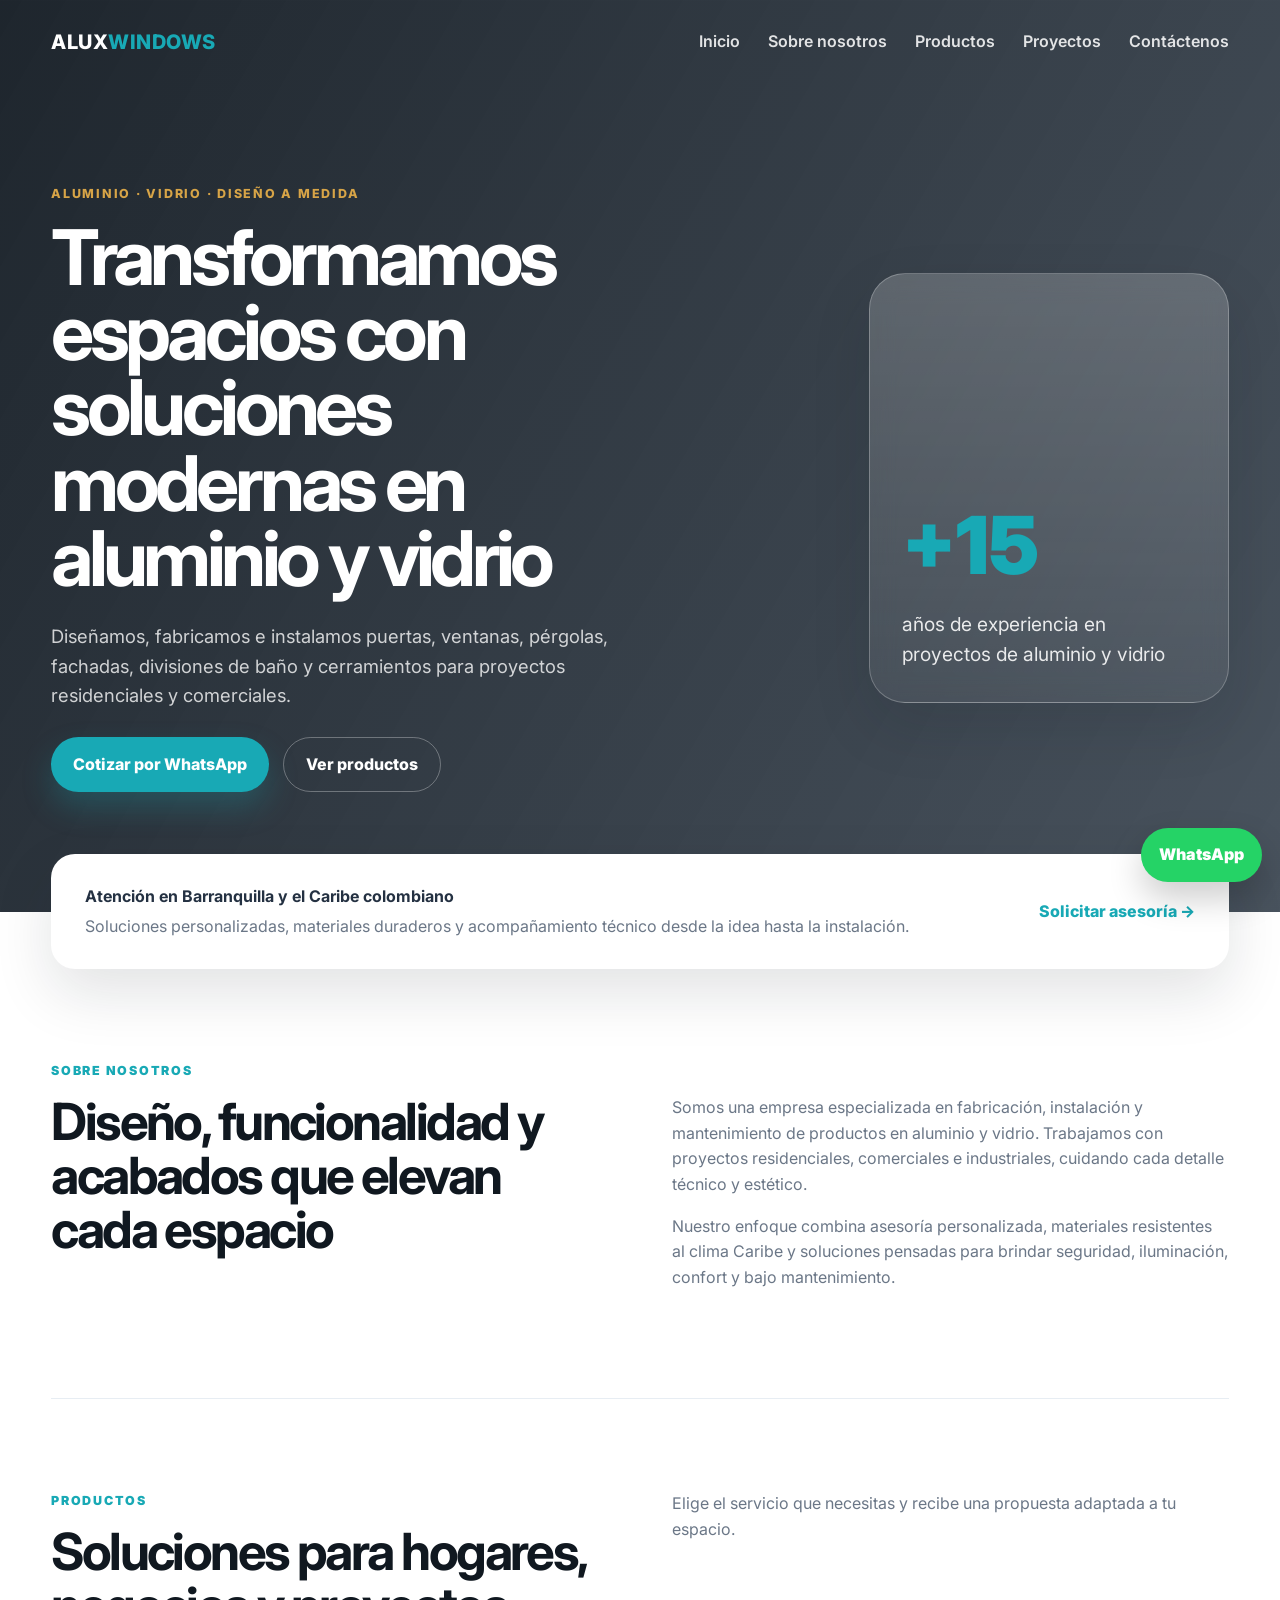
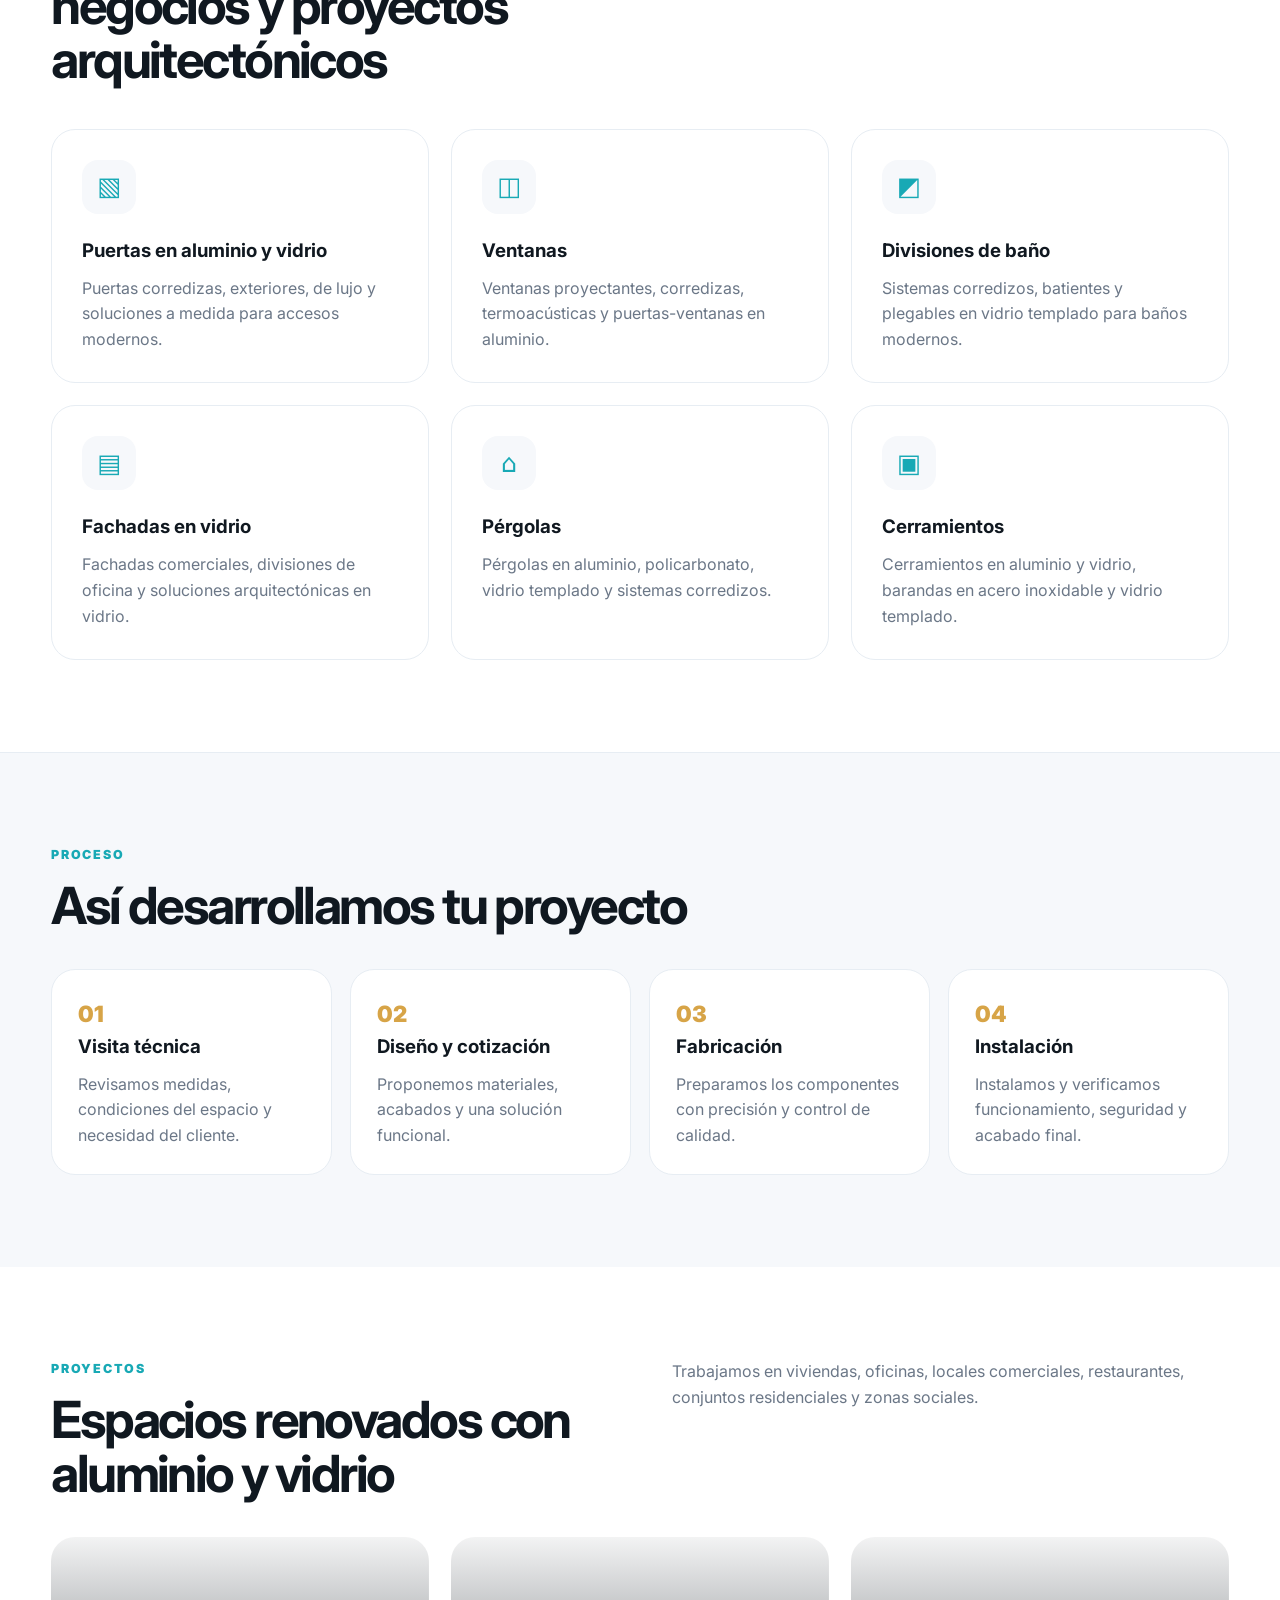
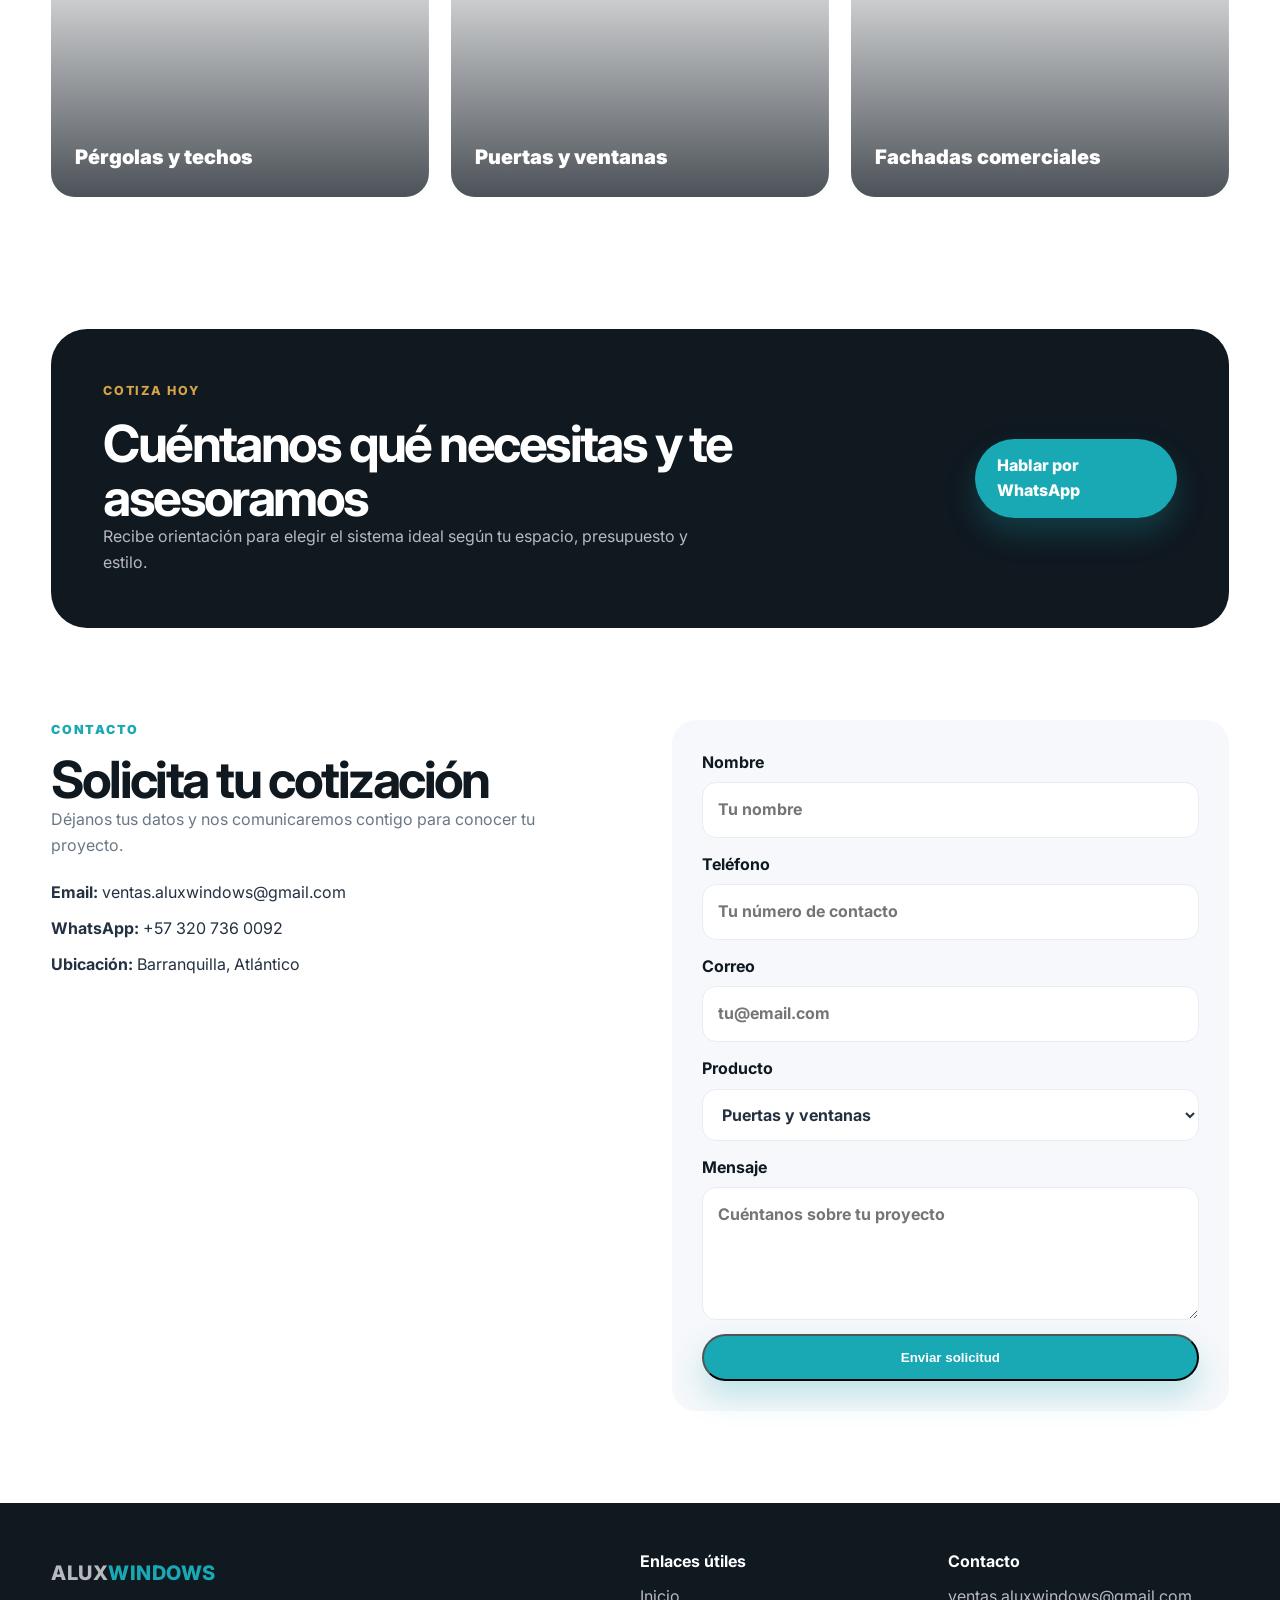
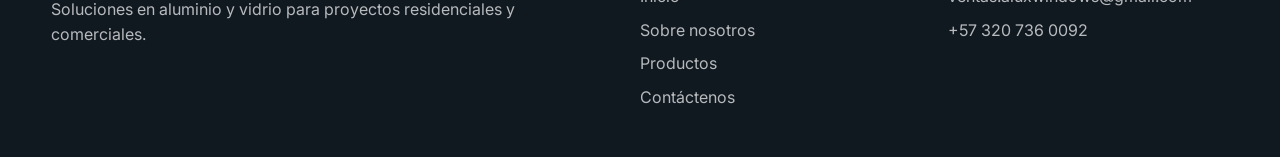
==== index.html @ 41b32545 "Add files via upload" ====
<!DOCTYPE html>
<html lang="es">
<head>
  <meta charset="UTF-8" />
  <meta name="viewport" content="width=device-width, initial-scale=1.0" />
  <title>Alux Windows | Aluminio y Vidrio en Barranquilla</title>
  <meta name="description" content="Soluciones en aluminio, vidrio templado, puertas, ventanas, pérgolas, fachadas, divisiones de baño y cerramientos en Barranquilla y el Caribe colombiano." />
  <link rel="preconnect" href="https://fonts.googleapis.com">
  <link rel="preconnect" href="https://fonts.gstatic.com" crossorigin>
  <link href="https://fonts.googleapis.com/css2?family=Inter:wght@400;500;600;700;800&display=swap" rel="stylesheet">
  <link rel="stylesheet" href="styles.css" />
</head>
<body>
  <header class="site-header" id="inicio">
    <nav class="navbar">
      <a href="#inicio" class="logo">ALUX<span>WINDOWS</span></a>
      <button class="menu-btn" id="menuBtn" aria-label="Abrir menú">☰</button>
      <div class="nav-links" id="navLinks">
        <a href="#inicio">Inicio</a>
        <a href="#nosotros">Sobre nosotros</a>
        <a href="#productos">Productos</a>
        <a href="#proyectos">Proyectos</a>
        <a href="#contacto">Contáctenos</a>
      </div>
    </nav>

    <section class="hero">
      <div class="hero-content">
        <p class="eyebrow">Aluminio · Vidrio · Diseño a medida</p>
        <h1>Transformamos espacios con soluciones modernas en aluminio y vidrio</h1>
        <p class="hero-text">Diseñamos, fabricamos e instalamos puertas, ventanas, pérgolas, fachadas, divisiones de baño y cerramientos para proyectos residenciales y comerciales.</p>
        <div class="hero-actions">
          <a href="https://wa.me/573207360092" class="btn primary" target="_blank" rel="noopener">Cotizar por WhatsApp</a>
          <a href="#productos" class="btn secondary">Ver productos</a>
        </div>
      </div>
      <div class="hero-card">
        <div class="glass-panel">
          <span>+15</span>
          <p>años de experiencia en proyectos de aluminio y vidrio</p>
        </div>
      </div>
    </section>
  </header>

  <main>
    <section class="section trust">
      <div>
        <strong>Atención en Barranquilla y el Caribe colombiano</strong>
        <p>Soluciones personalizadas, materiales duraderos y acompañamiento técnico desde la idea hasta la instalación.</p>
      </div>
      <a href="#contacto" class="text-link">Solicitar asesoría →</a>
    </section>

    <section class="section about" id="nosotros">
      <div class="section-label">Sobre nosotros</div>
      <div class="two-columns">
        <div>
          <h2>Diseño, funcionalidad y acabados que elevan cada espacio</h2>
        </div>
        <div>
          <p>Somos una empresa especializada en fabricación, instalación y mantenimiento de productos en aluminio y vidrio. Trabajamos con proyectos residenciales, comerciales e industriales, cuidando cada detalle técnico y estético.</p>
          <p>Nuestro enfoque combina asesoría personalizada, materiales resistentes al clima Caribe y soluciones pensadas para brindar seguridad, iluminación, confort y bajo mantenimiento.</p>
        </div>
      </div>
    </section>

    <section class="section products" id="productos">
      <div class="section-heading">
        <div>
          <div class="section-label">Productos</div>
          <h2>Soluciones para hogares, negocios y proyectos arquitectónicos</h2>
        </div>
        <p>Elige el servicio que necesitas y recibe una propuesta adaptada a tu espacio.</p>
      </div>

      <div class="product-grid">
        <article class="product-card">
          <div class="icon">▧</div>
          <h3>Puertas en aluminio y vidrio</h3>
          <p>Puertas corredizas, exteriores, de lujo y soluciones a medida para accesos modernos.</p>
        </article>
        <article class="product-card">
          <div class="icon">◫</div>
          <h3>Ventanas</h3>
          <p>Ventanas proyectantes, corredizas, termoacústicas y puertas-ventanas en aluminio.</p>
        </article>
        <article class="product-card">
          <div class="icon">◩</div>
          <h3>Divisiones de baño</h3>
          <p>Sistemas corredizos, batientes y plegables en vidrio templado para baños modernos.</p>
        </article>
        <article class="product-card">
          <div class="icon">▤</div>
          <h3>Fachadas en vidrio</h3>
          <p>Fachadas comerciales, divisiones de oficina y soluciones arquitectónicas en vidrio.</p>
        </article>
        <article class="product-card">
          <div class="icon">⌂</div>
          <h3>Pérgolas</h3>
          <p>Pérgolas en aluminio, policarbonato, vidrio templado y sistemas corredizos.</p>
        </article>
        <article class="product-card">
          <div class="icon">▣</div>
          <h3>Cerramientos</h3>
          <p>Cerramientos en aluminio y vidrio, barandas en acero inoxidable y vidrio templado.</p>
        </article>
      </div>
    </section>

    <section class="section process">
      <div class="section-label">Proceso</div>
      <h2>Así desarrollamos tu proyecto</h2>
      <div class="steps">
        <div><span>01</span><h3>Visita técnica</h3><p>Revisamos medidas, condiciones del espacio y necesidad del cliente.</p></div>
        <div><span>02</span><h3>Diseño y cotización</h3><p>Proponemos materiales, acabados y una solución funcional.</p></div>
        <div><span>03</span><h3>Fabricación</h3><p>Preparamos los componentes con precisión y control de calidad.</p></div>
        <div><span>04</span><h3>Instalación</h3><p>Instalamos y verificamos funcionamiento, seguridad y acabado final.</p></div>
      </div>
    </section>

    <section class="section projects" id="proyectos">
      <div class="section-heading">
        <div>
          <div class="section-label">Proyectos</div>
          <h2>Espacios renovados con aluminio y vidrio</h2>
        </div>
        <p>Trabajamos en viviendas, oficinas, locales comerciales, restaurantes, conjuntos residenciales y zonas sociales.</p>
      </div>
      <div class="project-gallery">
        <div class="project-card"><span>Pérgolas y techos</span></div>
        <div class="project-card"><span>Puertas y ventanas</span></div>
        <div class="project-card"><span>Fachadas comerciales</span></div>
      </div>
    </section>

    <section class="cta">
      <div>
        <p class="eyebrow">Cotiza hoy</p>
        <h2>Cuéntanos qué necesitas y te asesoramos</h2>
        <p>Recibe orientación para elegir el sistema ideal según tu espacio, presupuesto y estilo.</p>
      </div>
      <a href="https://wa.me/573207360092" class="btn primary" target="_blank" rel="noopener">Hablar por WhatsApp</a>
    </section>

    <section class="section contact" id="contacto">
      <div class="contact-info">
        <div class="section-label">Contacto</div>
        <h2>Solicita tu cotización</h2>
        <p>Déjanos tus datos y nos comunicaremos contigo para conocer tu proyecto.</p>
        <ul>
          <li><strong>Email:</strong> ventas.aluxwindows@gmail.com</li>
          <li><strong>WhatsApp:</strong> +57 320 736 0092</li>
          <li><strong>Ubicación:</strong> Barranquilla, Atlántico</li>
        </ul>
      </div>

      <form class="contact-form" name="contacto" method="POST" data-netlify="true">
        <input type="hidden" name="form-name" value="contacto" />
        <label>Nombre<input type="text" name="nombre" placeholder="Tu nombre" required></label>
        <label>Teléfono<input type="tel" name="telefono" placeholder="Tu número de contacto" required></label>
        <label>Correo<input type="email" name="correo" placeholder="tu@email.com"></label>
        <label>Producto<select name="producto"><option>Puertas y ventanas</option><option>Pérgolas</option><option>Divisiones de baño</option><option>Fachadas</option><option>Cerramientos</option><option>Mantenimiento</option></select></label>
        <label>Mensaje<textarea name="mensaje" rows="4" placeholder="Cuéntanos sobre tu proyecto"></textarea></label>
        <button type="submit" class="btn primary">Enviar solicitud</button>
      </form>
    </section>
  </main>

  <footer class="footer">
    <div>
      <a href="#inicio" class="logo">ALUX<span>WINDOWS</span></a>
      <p>Soluciones en aluminio y vidrio para proyectos residenciales y comerciales.</p>
    </div>
    <div>
      <h4>Enlaces útiles</h4>
      <a href="#inicio">Inicio</a>
      <a href="#nosotros">Sobre nosotros</a>
      <a href="#productos">Productos</a>
      <a href="#contacto">Contáctenos</a>
    </div>
    <div>
      <h4>Contacto</h4>
      <p>ventas.aluxwindows@gmail.com</p>
      <p>+57 320 736 0092</p>
    </div>
  </footer>

  <a class="whatsapp" href="https://wa.me/573207360092" target="_blank" rel="noopener">WhatsApp</a>
  <script src="script.js"></script>
</body>
</html>
---- styles.css ----
:root{
  --dark:#101820;
  --dark-2:#162331;
  --text:#243142;
  --muted:#6b7787;
  --line:#e7edf3;
  --light:#f6f8fb;
  --white:#ffffff;
  --accent:#18a9b5;
  --accent-2:#d7a447;
  --shadow:0 24px 60px rgba(16,24,32,.12);
  --radius:24px;
}
*{box-sizing:border-box;margin:0;padding:0}
html{scroll-behavior:smooth}
body{font-family:Inter,system-ui,sans-serif;color:var(--text);background:var(--white);line-height:1.6}
a{text-decoration:none;color:inherit}
.site-header{min-height:100vh;background:linear-gradient(120deg,rgba(16,24,32,.94),rgba(22,35,49,.78)),url('https://images.unsplash.com/photo-1494526585095-c41746248156?q=80&w=1600&auto=format&fit=crop');background-size:cover;background-position:center;color:var(--white)}
.navbar{width:min(1180px,92%);margin:auto;display:flex;align-items:center;justify-content:space-between;padding:26px 0;position:relative;z-index:5}
.logo{font-weight:800;letter-spacing:.5px;font-size:1.25rem}.logo span{color:var(--accent)}
.nav-links{display:flex;gap:28px;align-items:center}.nav-links a{font-weight:600;color:rgba(255,255,255,.86)}.nav-links a:hover{color:var(--accent)}
.menu-btn{display:none;border:0;background:rgba(255,255,255,.1);color:white;border-radius:12px;padding:10px 13px;font-size:1.3rem}
.hero{width:min(1180px,92%);margin:auto;display:grid;grid-template-columns:1.1fr .9fr;gap:40px;align-items:center;padding:100px 0 120px}
.eyebrow{color:var(--accent-2);font-weight:800;text-transform:uppercase;letter-spacing:.14em;font-size:.78rem;margin-bottom:16px}
h1{font-size:clamp(2.6rem,6vw,5.6rem);line-height:.98;letter-spacing:-.06em;max-width:850px}.hero-text{max-width:650px;font-size:1.15rem;color:rgba(255,255,255,.78);margin:26px 0}
.hero-actions{display:flex;gap:14px;flex-wrap:wrap}.btn{display:inline-flex;justify-content:center;align-items:center;border-radius:999px;padding:14px 22px;font-weight:800;transition:.25s}.primary{background:var(--accent);color:white;box-shadow:0 15px 30px rgba(24,169,181,.25)}.primary:hover{transform:translateY(-2px);filter:brightness(1.05)}.secondary{border:1px solid rgba(255,255,255,.3);color:white}.secondary:hover{background:rgba(255,255,255,.1)}
.hero-card{display:flex;justify-content:flex-end}.glass-panel{width:min(360px,100%);min-height:430px;border-radius:36px;border:1px solid rgba(255,255,255,.25);background:linear-gradient(180deg,rgba(255,255,255,.2),rgba(255,255,255,.06));backdrop-filter:blur(12px);display:flex;flex-direction:column;justify-content:end;padding:32px;box-shadow:var(--shadow)}.glass-panel span{font-size:5rem;font-weight:900;color:var(--accent)}.glass-panel p{font-size:1.2rem;color:rgba(255,255,255,.88)}
.section{width:min(1180px,92%);margin:auto;padding:92px 0}.trust{margin-top:-58px;background:white;border-radius:var(--radius);box-shadow:var(--shadow);padding:30px 34px;display:flex;justify-content:space-between;gap:22px;align-items:center}.trust p{color:var(--muted);margin-top:4px}.text-link{color:var(--accent);font-weight:800;white-space:nowrap}.section-label{color:var(--accent);font-weight:900;text-transform:uppercase;letter-spacing:.14em;font-size:.78rem;margin-bottom:14px}.two-columns,.section-heading,.contact{display:grid;grid-template-columns:1fr 1fr;gap:64px;align-items:start}h2{font-size:clamp(2rem,4vw,3.6rem);line-height:1.05;letter-spacing:-.05em;color:var(--dark)}.about p,.section-heading p,.contact-info p{color:var(--muted);margin-bottom:16px}
.products,.process{border-top:1px solid var(--line)}.product-grid{display:grid;grid-template-columns:repeat(3,1fr);gap:22px;margin-top:42px}.product-card{padding:30px;border:1px solid var(--line);border-radius:var(--radius);background:white;transition:.25s}.product-card:hover{transform:translateY(-5px);box-shadow:var(--shadow)}.icon{width:54px;height:54px;border-radius:16px;background:var(--light);display:grid;place-items:center;color:var(--accent);font-size:1.6rem;margin-bottom:22px}.product-card h3,.steps h3{color:var(--dark);margin-bottom:10px}.product-card p,.steps p{color:var(--muted)}
.process{background:var(--light);width:100%;max-width:none;padding-left:4%;padding-right:4%}.process>.section-label,.process>h2,.steps{width:min(1180px,100%);margin-left:auto;margin-right:auto}.steps{display:grid;grid-template-columns:repeat(4,1fr);gap:18px;margin-top:36px}.steps div{background:white;border-radius:var(--radius);padding:26px;border:1px solid var(--line)}.steps span{color:var(--accent-2);font-weight:900;font-size:1.4rem}
.project-gallery{display:grid;grid-template-columns:repeat(3,1fr);gap:22px;margin-top:36px}.project-card{min-height:260px;border-radius:var(--radius);background:linear-gradient(180deg,rgba(16,24,32,.05),rgba(16,24,32,.75)),url('https://images.unsplash.com/photo-1600607688969-a5bfcd646154?q=80&w=900&auto=format&fit=crop');background-size:cover;background-position:center;display:flex;align-items:end;padding:24px;color:white;font-size:1.25rem;font-weight:900}.project-card:nth-child(2){background-image:linear-gradient(180deg,rgba(16,24,32,.05),rgba(16,24,32,.75)),url('https://images.unsplash.com/photo-1600566753190-17f0baa2a6c3?q=80&w=900&auto=format&fit=crop')}.project-card:nth-child(3){background-image:linear-gradient(180deg,rgba(16,24,32,.05),rgba(16,24,32,.75)),url('https://images.unsplash.com/photo-1486406146926-c627a92ad1ab?q=80&w=900&auto=format&fit=crop')}
.cta{width:min(1180px,92%);margin:40px auto 0;background:var(--dark);color:white;border-radius:36px;padding:52px;display:flex;justify-content:space-between;gap:28px;align-items:center}.cta h2{color:white}.cta p:not(.eyebrow){color:rgba(255,255,255,.7);max-width:620px}
.contact ul{list-style:none;margin-top:22px}.contact li{margin-bottom:10px}.contact-form{background:var(--light);padding:30px;border-radius:var(--radius);display:grid;gap:14px}.contact-form label{display:grid;gap:7px;font-weight:700;color:var(--dark)}input,select,textarea{width:100%;border:1px solid var(--line);border-radius:14px;padding:14px 15px;font:inherit;background:white;color:var(--text)}textarea{resize:vertical}
.footer{background:var(--dark);color:white;padding:46px 4%;display:grid;grid-template-columns:2fr 1fr 1fr;gap:28px}.footer p,.footer a{color:rgba(255,255,255,.7);display:block;margin-top:8px}.footer h4{margin-bottom:10px}.whatsapp{position:fixed;right:18px;bottom:18px;background:#25d366;color:white;font-weight:900;padding:14px 18px;border-radius:999px;box-shadow:0 16px 35px rgba(0,0,0,.2);z-index:20}
@media(max-width:850px){.menu-btn{display:block}.nav-links{position:absolute;top:76px;left:0;right:0;background:var(--dark);border-radius:18px;padding:18px;display:none;flex-direction:column;align-items:flex-start}.nav-links.active{display:flex}.hero,.two-columns,.section-heading,.contact{grid-template-columns:1fr}.hero{padding:55px 0 100px}.hero-card{justify-content:flex-start}.trust,.cta{flex-direction:column;align-items:flex-start}.product-grid,.steps,.project-gallery,.footer{grid-template-columns:1fr}.section{padding:64px 0}.cta{padding:34px}h1{font-size:3rem}}
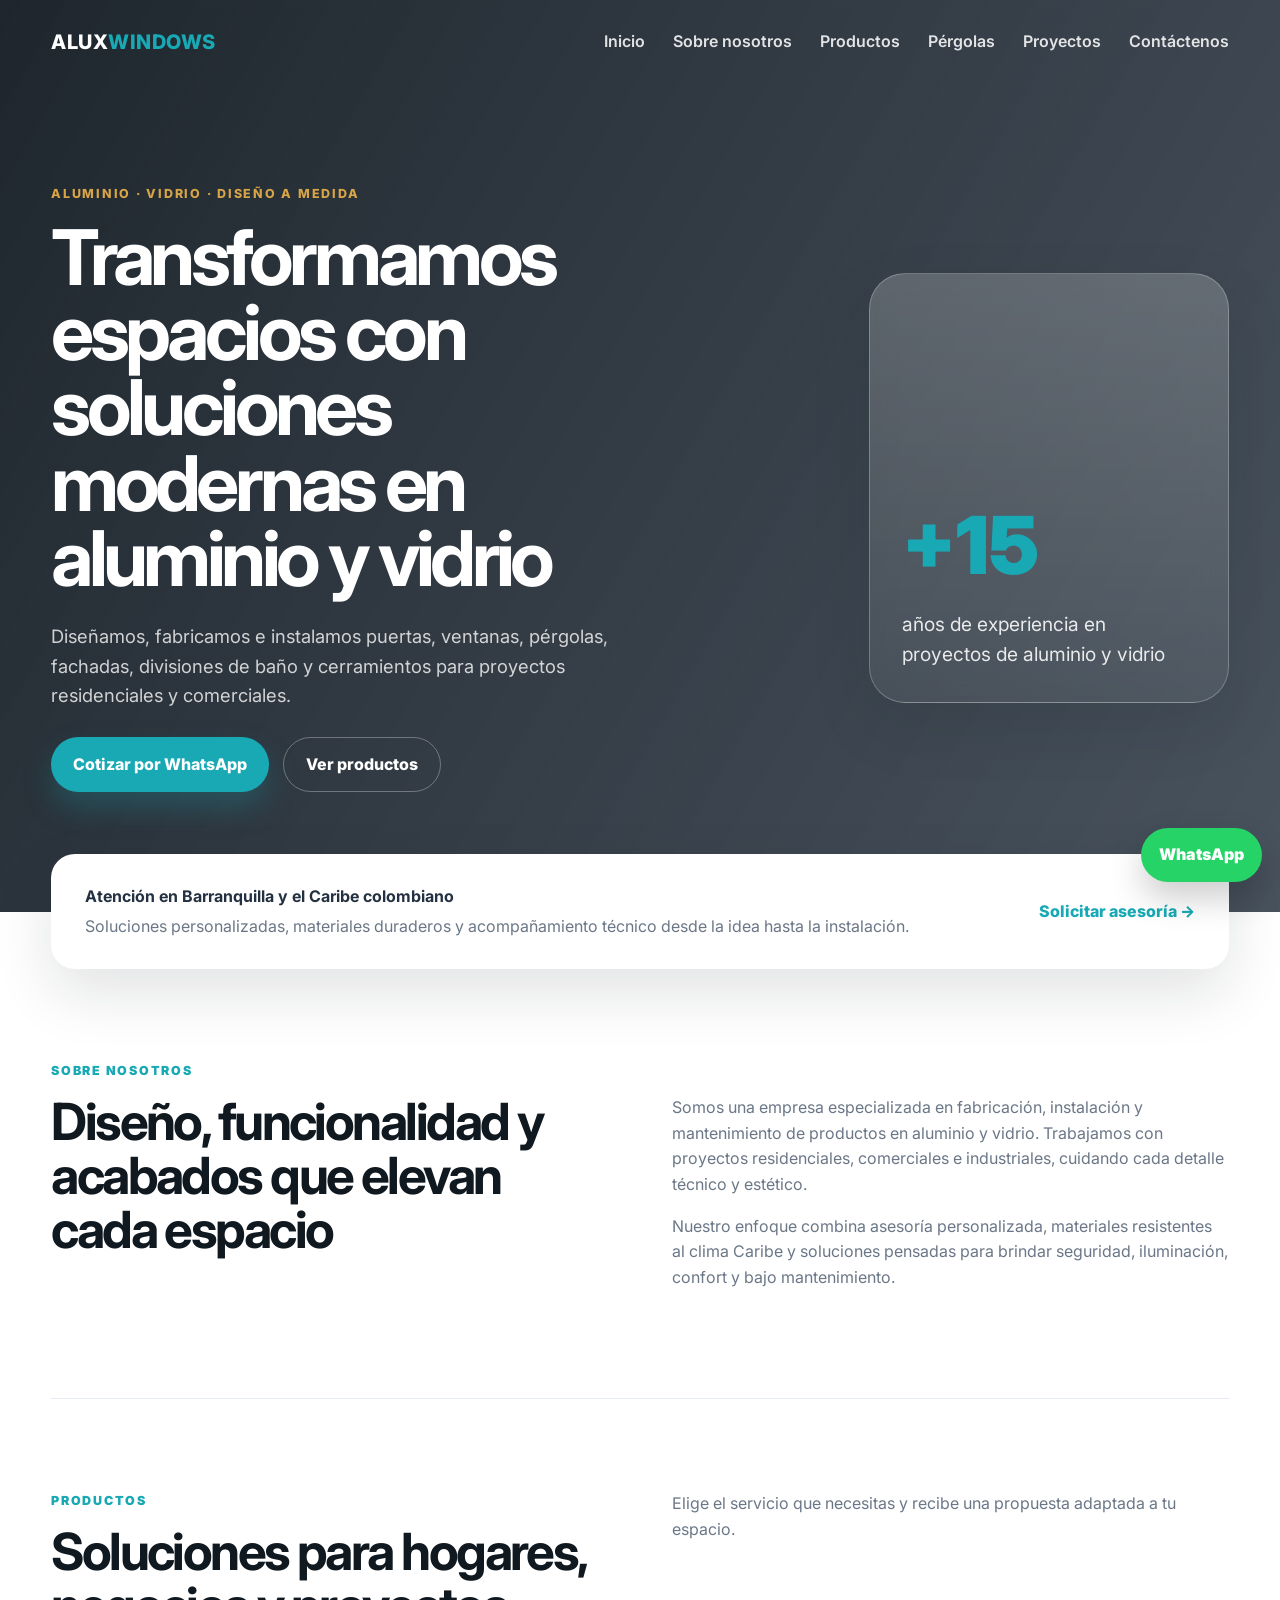
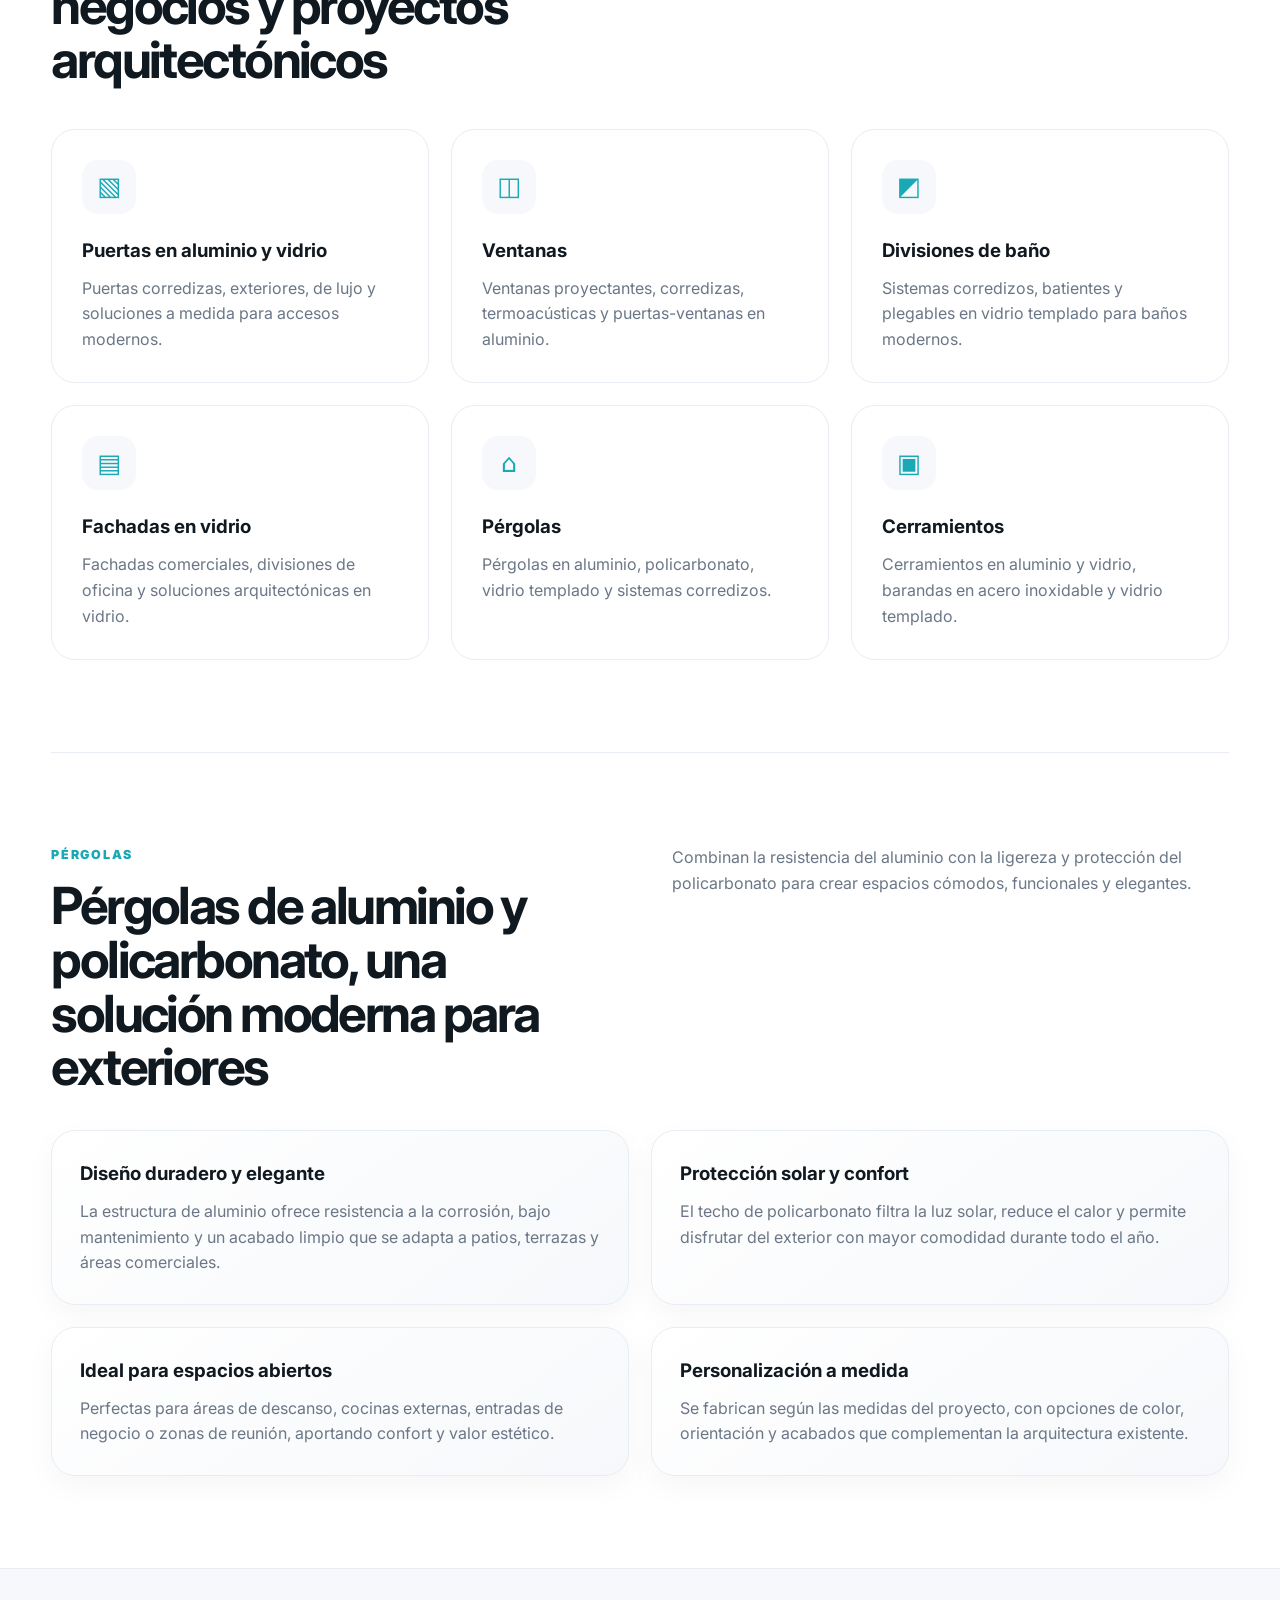
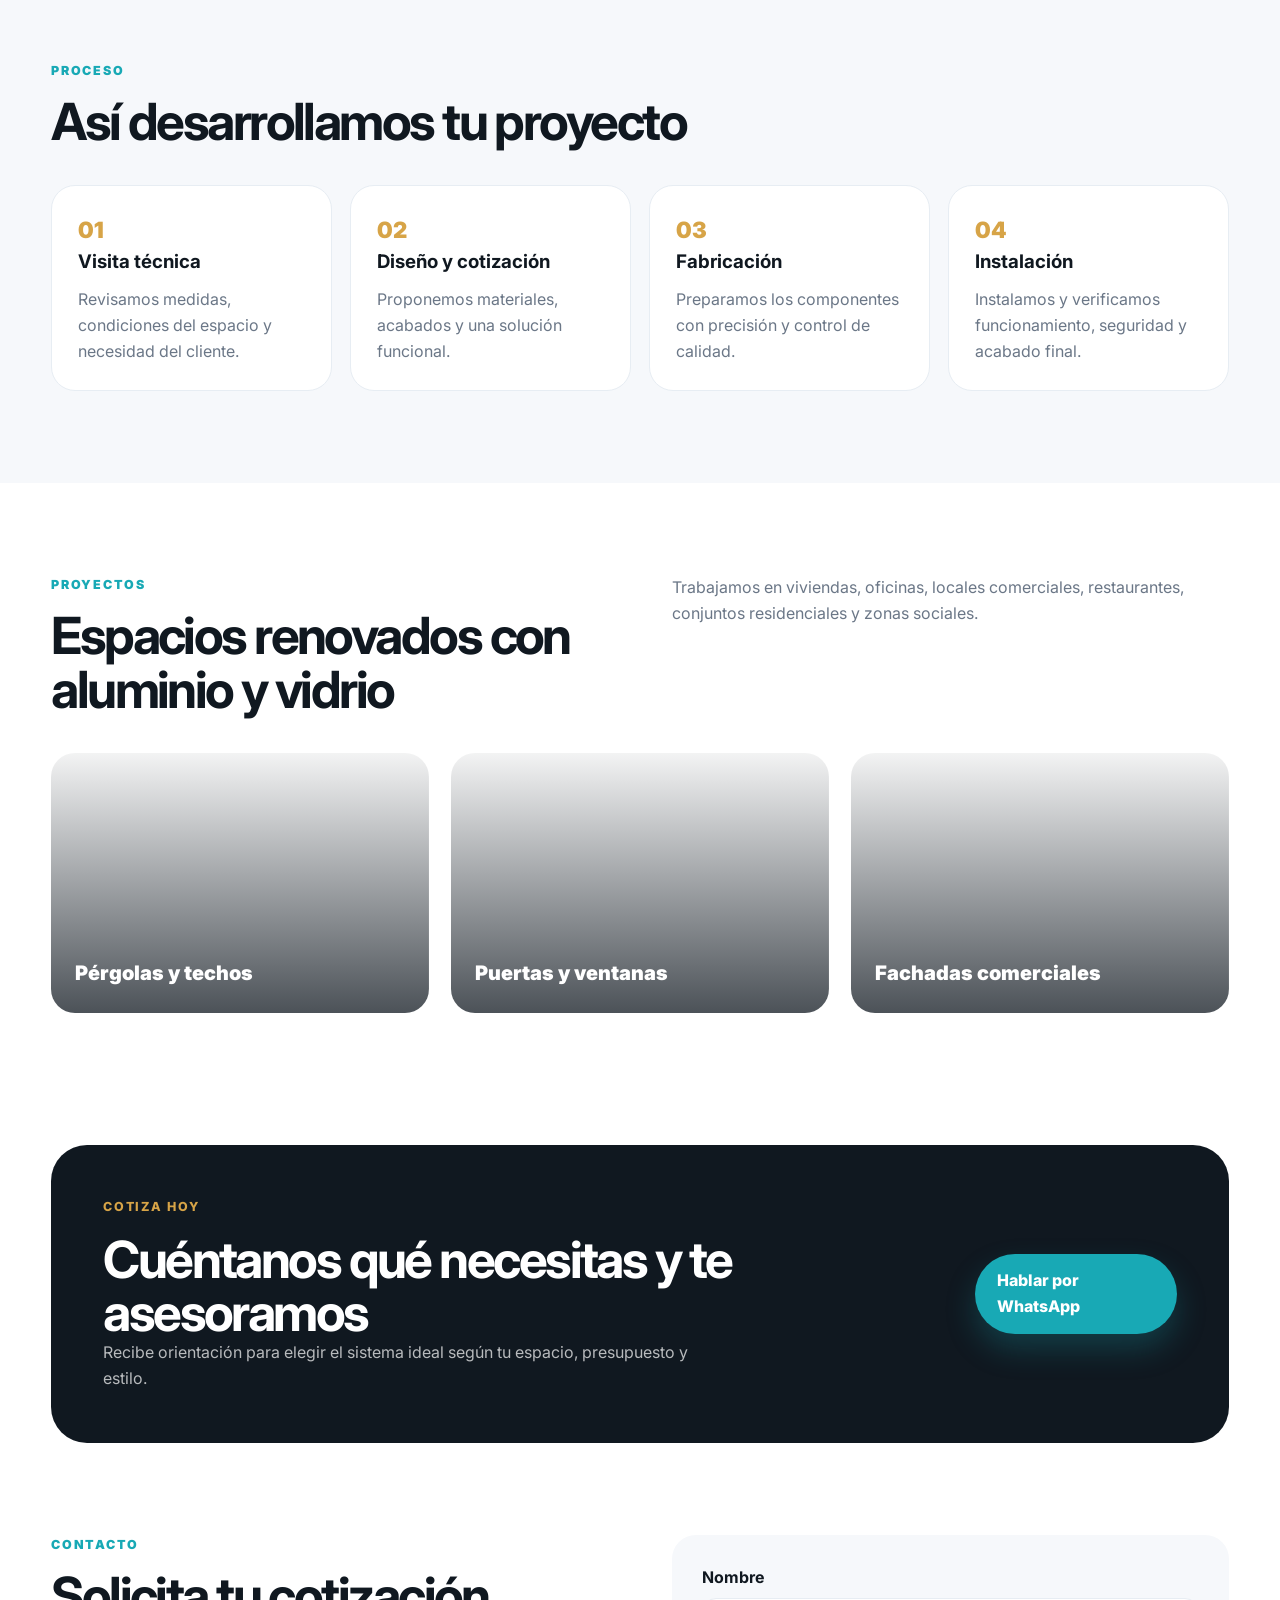
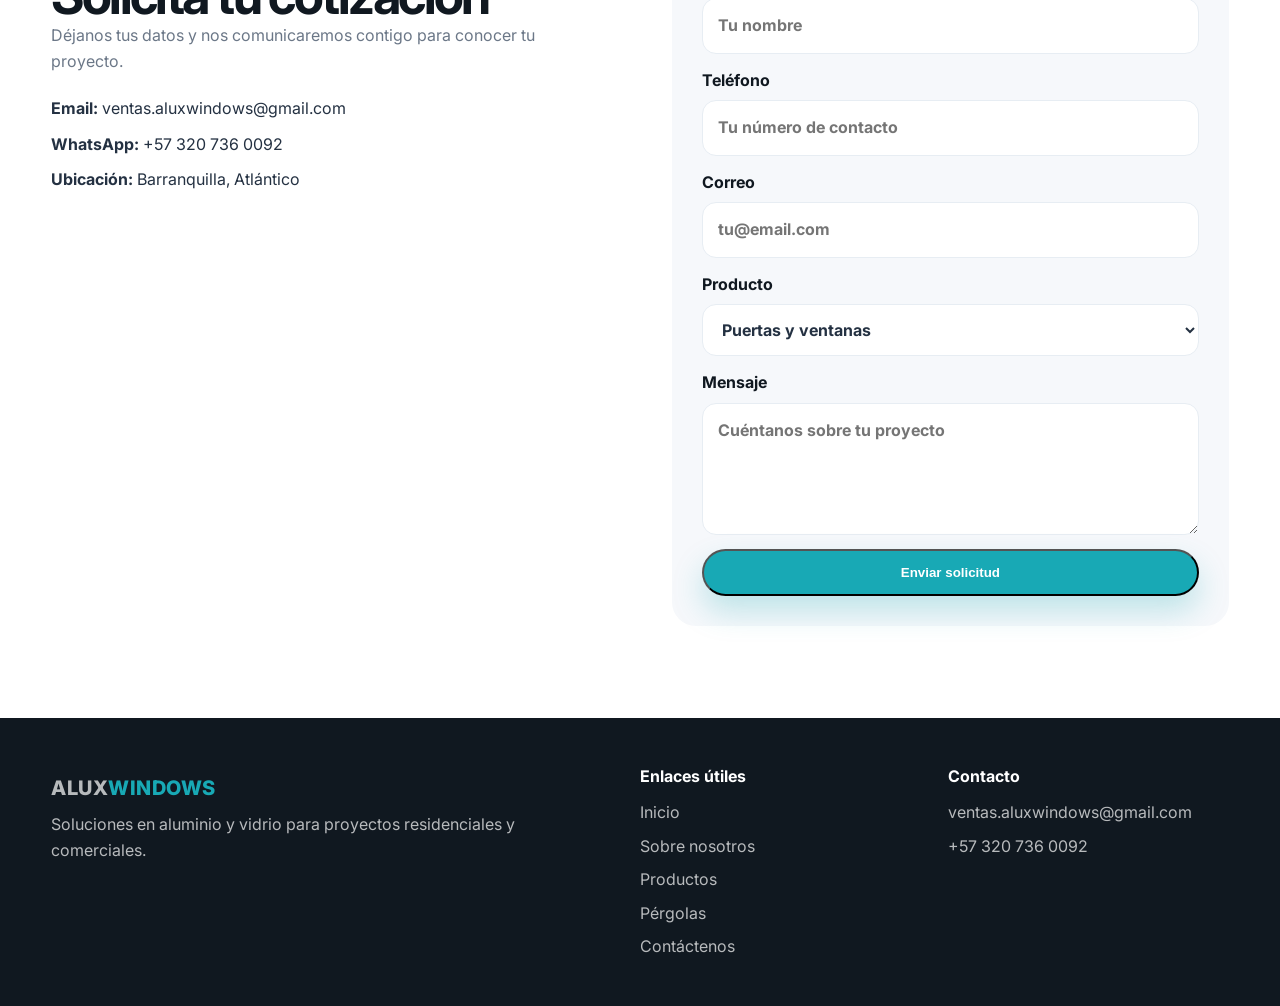
==== commit 6b148b6e: "Add pergolas section to index.html and update styles.css" ====
--- a/index.html
+++ b/index.html
@@ -19,6 +19,7 @@
         <a href="#inicio">Inicio</a>
         <a href="#nosotros">Sobre nosotros</a>
         <a href="#productos">Productos</a>
+        <a href="#pergolas">Pérgolas</a>
         <a href="#proyectos">Proyectos</a>
         <a href="#contacto">Contáctenos</a>
       </div>
@@ -104,6 +105,35 @@
           <div class="icon">▣</div>
           <h3>Cerramientos</h3>
           <p>Cerramientos en aluminio y vidrio, barandas en acero inoxidable y vidrio templado.</p>
+        </article>
+      </div>
+    </section>
+
+    <section class="section pergolas-section" id="pergolas">
+      <div class="section-heading">
+        <div>
+          <div class="section-label">Pérgolas</div>
+          <h2>Pérgolas de aluminio y policarbonato, una solución moderna para exteriores</h2>
+        </div>
+        <p>Combinan la resistencia del aluminio con la ligereza y protección del policarbonato para crear espacios cómodos, funcionales y elegantes.</p>
+      </div>
+
+      <div class="pergolas-grid">
+        <article class="pergolas-card">
+          <h3>Diseño duradero y elegante</h3>
+          <p>La estructura de aluminio ofrece resistencia a la corrosión, bajo mantenimiento y un acabado limpio que se adapta a patios, terrazas y áreas comerciales.</p>
+        </article>
+        <article class="pergolas-card">
+          <h3>Protección solar y confort</h3>
+          <p>El techo de policarbonato filtra la luz solar, reduce el calor y permite disfrutar del exterior con mayor comodidad durante todo el año.</p>
+        </article>
+        <article class="pergolas-card">
+          <h3>Ideal para espacios abiertos</h3>
+          <p>Perfectas para áreas de descanso, cocinas externas, entradas de negocio o zonas de reunión, aportando confort y valor estético.</p>
+        </article>
+        <article class="pergolas-card">
+          <h3>Personalización a medida</h3>
+          <p>Se fabrican según las medidas del proyecto, con opciones de color, orientación y acabados que complementan la arquitectura existente.</p>
         </article>
       </div>
     </section>
@@ -177,6 +207,7 @@
       <a href="#inicio">Inicio</a>
       <a href="#nosotros">Sobre nosotros</a>
       <a href="#productos">Productos</a>
+      <a href="#pergolas">Pérgolas</a>
       <a href="#contacto">Contáctenos</a>
     </div>
     <div>
--- a/styles.css
+++ b/styles.css
@@ -26,10 +26,11 @@
 .hero-actions{display:flex;gap:14px;flex-wrap:wrap}.btn{display:inline-flex;justify-content:center;align-items:center;border-radius:999px;padding:14px 22px;font-weight:800;transition:.25s}.primary{background:var(--accent);color:white;box-shadow:0 15px 30px rgba(24,169,181,.25)}.primary:hover{transform:translateY(-2px);filter:brightness(1.05)}.secondary{border:1px solid rgba(255,255,255,.3);color:white}.secondary:hover{background:rgba(255,255,255,.1)}
 .hero-card{display:flex;justify-content:flex-end}.glass-panel{width:min(360px,100%);min-height:430px;border-radius:36px;border:1px solid rgba(255,255,255,.25);background:linear-gradient(180deg,rgba(255,255,255,.2),rgba(255,255,255,.06));backdrop-filter:blur(12px);display:flex;flex-direction:column;justify-content:end;padding:32px;box-shadow:var(--shadow)}.glass-panel span{font-size:5rem;font-weight:900;color:var(--accent)}.glass-panel p{font-size:1.2rem;color:rgba(255,255,255,.88)}
 .section{width:min(1180px,92%);margin:auto;padding:92px 0}.trust{margin-top:-58px;background:white;border-radius:var(--radius);box-shadow:var(--shadow);padding:30px 34px;display:flex;justify-content:space-between;gap:22px;align-items:center}.trust p{color:var(--muted);margin-top:4px}.text-link{color:var(--accent);font-weight:800;white-space:nowrap}.section-label{color:var(--accent);font-weight:900;text-transform:uppercase;letter-spacing:.14em;font-size:.78rem;margin-bottom:14px}.two-columns,.section-heading,.contact{display:grid;grid-template-columns:1fr 1fr;gap:64px;align-items:start}h2{font-size:clamp(2rem,4vw,3.6rem);line-height:1.05;letter-spacing:-.05em;color:var(--dark)}.about p,.section-heading p,.contact-info p{color:var(--muted);margin-bottom:16px}
-.products,.process{border-top:1px solid var(--line)}.product-grid{display:grid;grid-template-columns:repeat(3,1fr);gap:22px;margin-top:42px}.product-card{padding:30px;border:1px solid var(--line);border-radius:var(--radius);background:white;transition:.25s}.product-card:hover{transform:translateY(-5px);box-shadow:var(--shadow)}.icon{width:54px;height:54px;border-radius:16px;background:var(--light);display:grid;place-items:center;color:var(--accent);font-size:1.6rem;margin-bottom:22px}.product-card h3,.steps h3{color:var(--dark);margin-bottom:10px}.product-card p,.steps p{color:var(--muted)}
+.products,.process,.pergolas-section{border-top:1px solid var(--line)}.product-grid{display:grid;grid-template-columns:repeat(3,1fr);gap:22px;margin-top:42px}.product-card{padding:30px;border:1px solid var(--line);border-radius:var(--radius);background:white;transition:.25s}.product-card:hover{transform:translateY(-5px);box-shadow:var(--shadow)}.icon{width:54px;height:54px;border-radius:16px;background:var(--light);display:grid;place-items:center;color:var(--accent);font-size:1.6rem;margin-bottom:22px}.product-card h3,.steps h3,.pergolas-card h3{color:var(--dark);margin-bottom:10px}.product-card p,.steps p,.pergolas-card p{color:var(--muted)}
+.pergolas-grid{display:grid;grid-template-columns:repeat(2,1fr);gap:22px;margin-top:36px}.pergolas-card{padding:28px;border:1px solid var(--line);border-radius:var(--radius);background:linear-gradient(145deg,var(--white),var(--light));box-shadow:0 10px 30px rgba(16,24,32,.04)}
 .process{background:var(--light);width:100%;max-width:none;padding-left:4%;padding-right:4%}.process>.section-label,.process>h2,.steps{width:min(1180px,100%);margin-left:auto;margin-right:auto}.steps{display:grid;grid-template-columns:repeat(4,1fr);gap:18px;margin-top:36px}.steps div{background:white;border-radius:var(--radius);padding:26px;border:1px solid var(--line)}.steps span{color:var(--accent-2);font-weight:900;font-size:1.4rem}
 .project-gallery{display:grid;grid-template-columns:repeat(3,1fr);gap:22px;margin-top:36px}.project-card{min-height:260px;border-radius:var(--radius);background:linear-gradient(180deg,rgba(16,24,32,.05),rgba(16,24,32,.75)),url('https://images.unsplash.com/photo-1600607688969-a5bfcd646154?q=80&w=900&auto=format&fit=crop');background-size:cover;background-position:center;display:flex;align-items:end;padding:24px;color:white;font-size:1.25rem;font-weight:900}.project-card:nth-child(2){background-image:linear-gradient(180deg,rgba(16,24,32,.05),rgba(16,24,32,.75)),url('https://images.unsplash.com/photo-1600566753190-17f0baa2a6c3?q=80&w=900&auto=format&fit=crop')}.project-card:nth-child(3){background-image:linear-gradient(180deg,rgba(16,24,32,.05),rgba(16,24,32,.75)),url('https://images.unsplash.com/photo-1486406146926-c627a92ad1ab?q=80&w=900&auto=format&fit=crop')}
 .cta{width:min(1180px,92%);margin:40px auto 0;background:var(--dark);color:white;border-radius:36px;padding:52px;display:flex;justify-content:space-between;gap:28px;align-items:center}.cta h2{color:white}.cta p:not(.eyebrow){color:rgba(255,255,255,.7);max-width:620px}
 .contact ul{list-style:none;margin-top:22px}.contact li{margin-bottom:10px}.contact-form{background:var(--light);padding:30px;border-radius:var(--radius);display:grid;gap:14px}.contact-form label{display:grid;gap:7px;font-weight:700;color:var(--dark)}input,select,textarea{width:100%;border:1px solid var(--line);border-radius:14px;padding:14px 15px;font:inherit;background:white;color:var(--text)}textarea{resize:vertical}
 .footer{background:var(--dark);color:white;padding:46px 4%;display:grid;grid-template-columns:2fr 1fr 1fr;gap:28px}.footer p,.footer a{color:rgba(255,255,255,.7);display:block;margin-top:8px}.footer h4{margin-bottom:10px}.whatsapp{position:fixed;right:18px;bottom:18px;background:#25d366;color:white;font-weight:900;padding:14px 18px;border-radius:999px;box-shadow:0 16px 35px rgba(0,0,0,.2);z-index:20}
-@media(max-width:850px){.menu-btn{display:block}.nav-links{position:absolute;top:76px;left:0;right:0;background:var(--dark);border-radius:18px;padding:18px;display:none;flex-direction:column;align-items:flex-start}.nav-links.active{display:flex}.hero,.two-columns,.section-heading,.contact{grid-template-columns:1fr}.hero{padding:55px 0 100px}.hero-card{justify-content:flex-start}.trust,.cta{flex-direction:column;align-items:flex-start}.product-grid,.steps,.project-gallery,.footer{grid-template-columns:1fr}.section{padding:64px 0}.cta{padding:34px}h1{font-size:3rem}}
+@media(max-width:850px){.menu-btn{display:block}.nav-links{position:absolute;top:76px;left:0;right:0;background:var(--dark);border-radius:18px;padding:18px;display:none;flex-direction:column;align-items:flex-start}.nav-links.active{display:flex}.hero,.two-columns,.section-heading,.contact{grid-template-columns:1fr}.hero{padding:55px 0 100px}.hero-card{justify-content:flex-start}.trust,.cta{flex-direction:column;align-items:flex-start}.product-grid,.steps,.project-gallery,.footer,.pergolas-grid{grid-template-columns:1fr}.section{padding:64px 0}.cta{padding:34px}h1{font-size:3rem}}
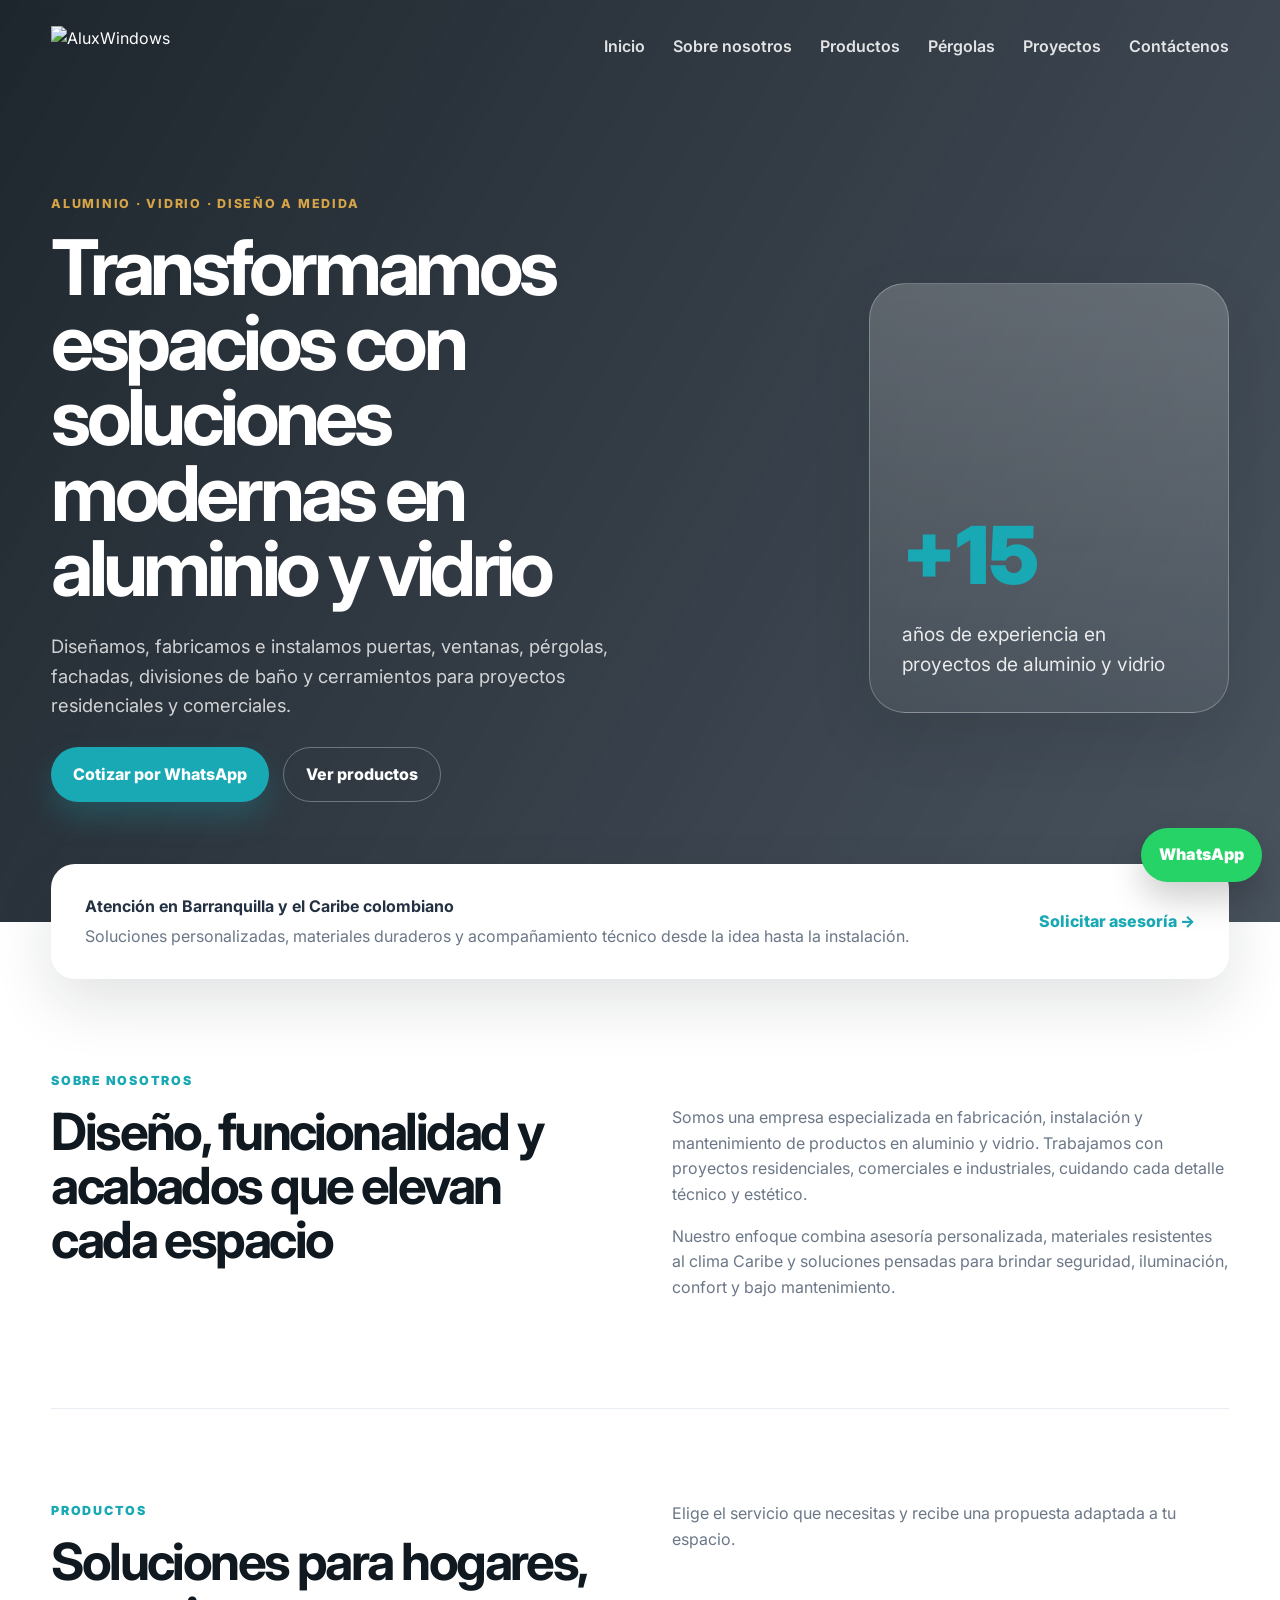
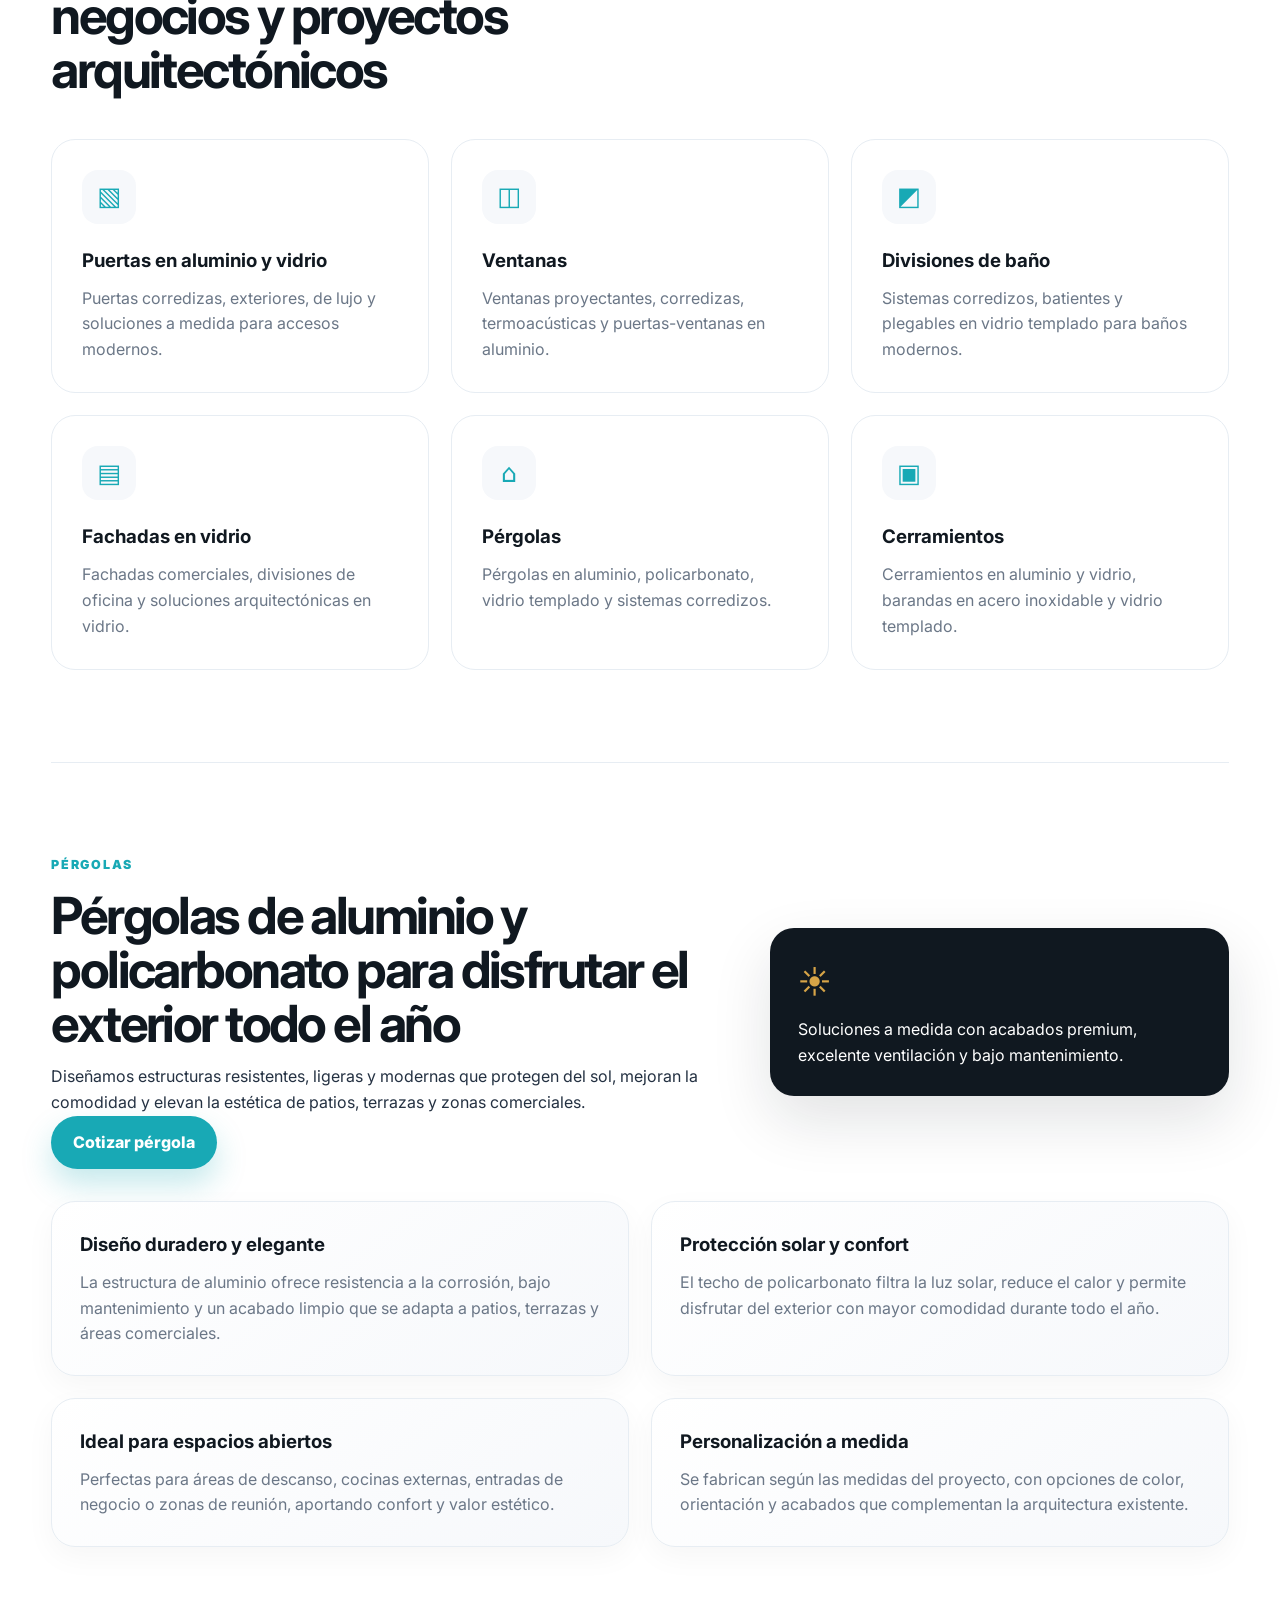
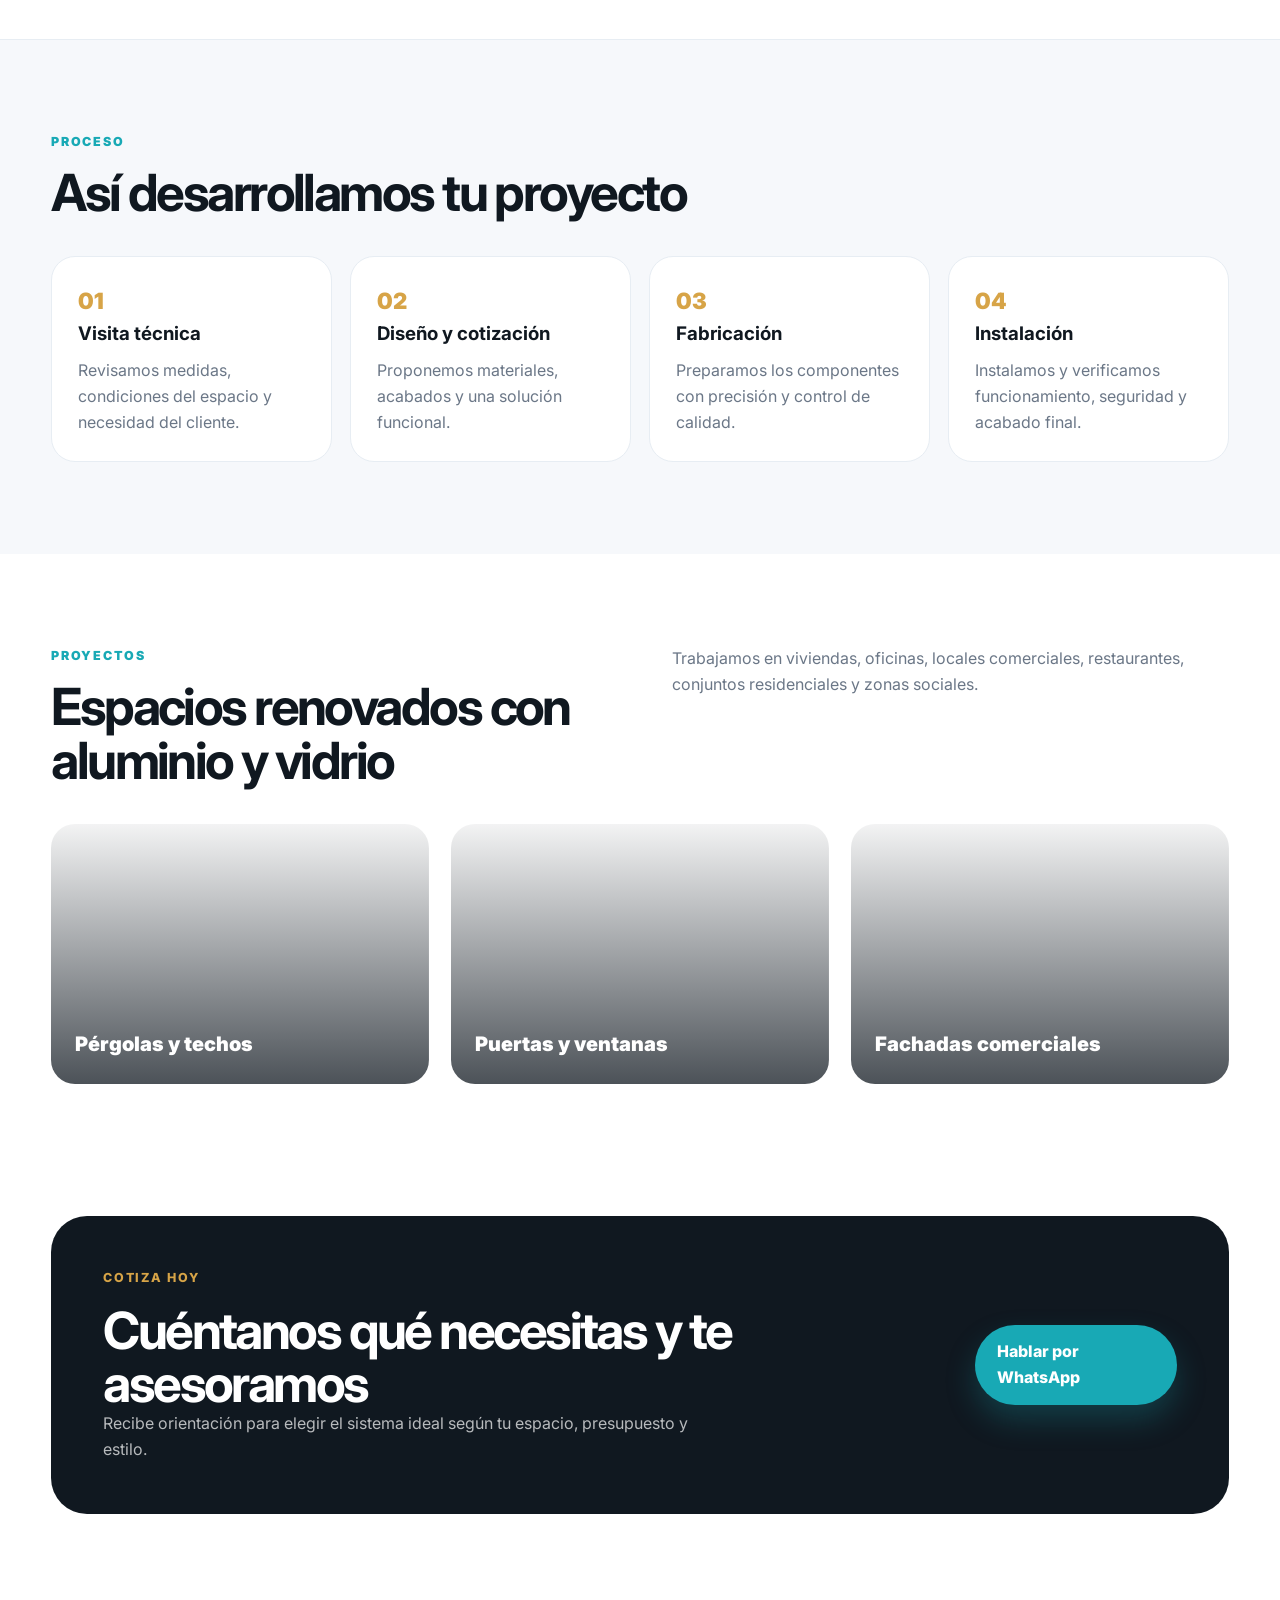
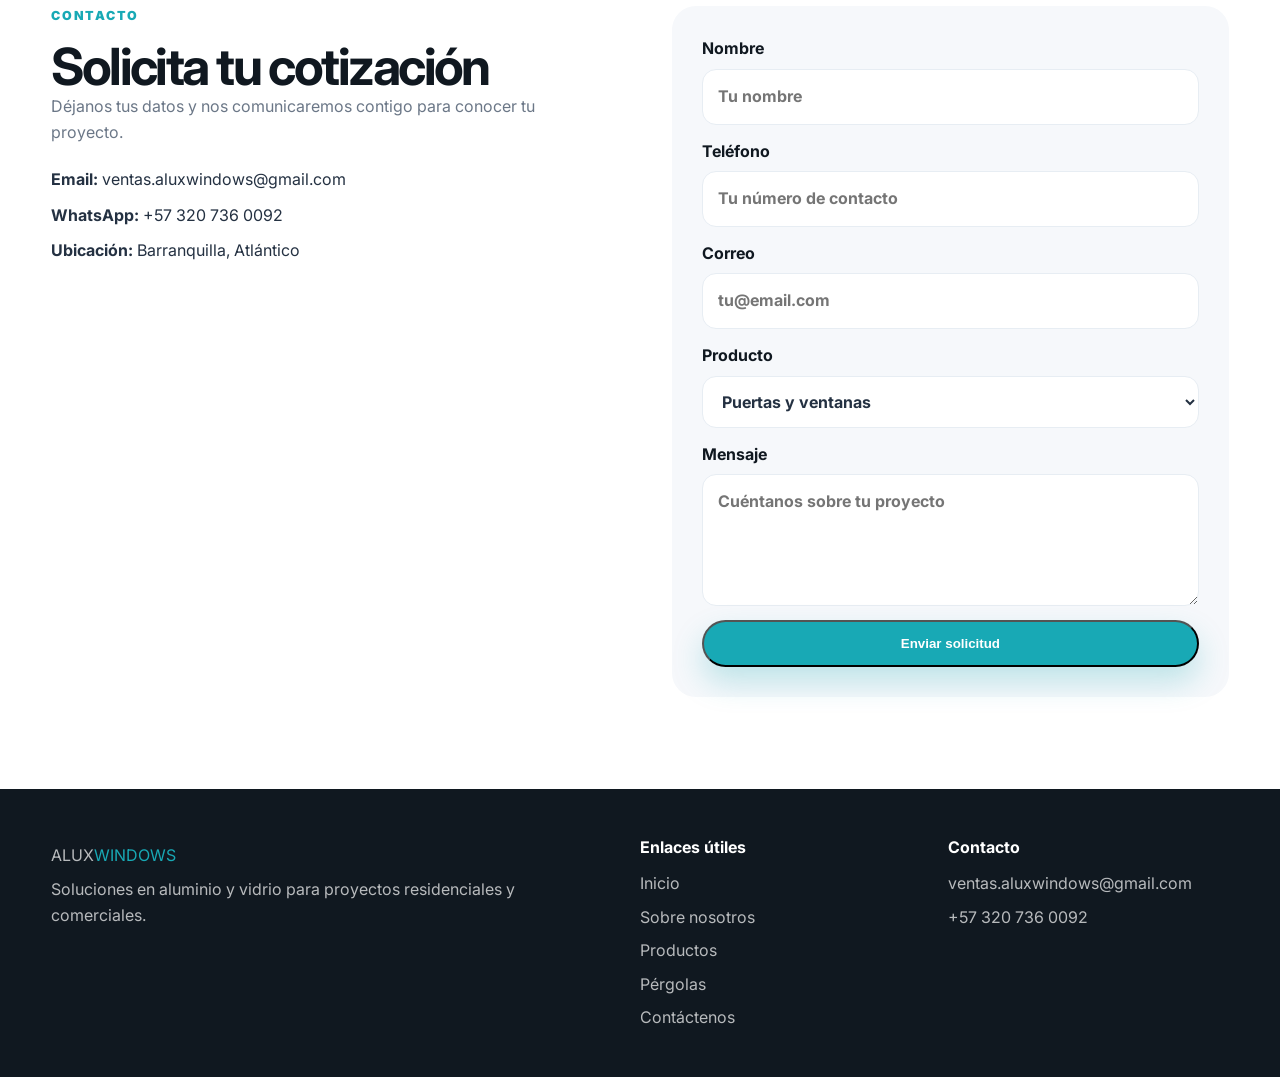
==== commit 0b8af644: "Add .gitignore and update index.html and styles.css for pergolas section" ====
--- a/index.html
+++ b/index.html
@@ -13,7 +13,9 @@
 <body>
   <header class="site-header" id="inicio">
     <nav class="navbar">
-      <a href="#inicio" class="logo">ALUX<span>WINDOWS</span></a>
+      <a href="#inicio" class="logo">
+        <img src="https://www.aluxwindows.com/web/image/1000-c668fff7/logo%20nuevo.webp" alt="AluxWindows" loading="eager" />
+      </a>
       <button class="menu-btn" id="menuBtn" aria-label="Abrir menú">☰</button>
       <div class="nav-links" id="navLinks">
         <a href="#inicio">Inicio</a>
@@ -110,12 +112,17 @@
     </section>
 
     <section class="section pergolas-section" id="pergolas">
-      <div class="section-heading">
+      <div class="pergolas-intro">
         <div>
           <div class="section-label">Pérgolas</div>
-          <h2>Pérgolas de aluminio y policarbonato, una solución moderna para exteriores</h2>
-        </div>
-        <p>Combinan la resistencia del aluminio con la ligereza y protección del policarbonato para crear espacios cómodos, funcionales y elegantes.</p>
+          <h2>Pérgolas de aluminio y policarbonato para disfrutar el exterior todo el año</h2>
+          <p>Diseñamos estructuras resistentes, ligeras y modernas que protegen del sol, mejoran la comodidad y elevan la estética de patios, terrazas y zonas comerciales.</p>
+          <a href="https://wa.me/573207360092" class="btn primary" target="_blank" rel="noopener">Cotizar pérgola</a>
+        </div>
+        <div class="pergolas-highlight">
+          <span>☀</span>
+          <p>Soluciones a medida con acabados premium, excelente ventilación y bajo mantenimiento.</p>
+        </div>
       </div>
 
       <div class="pergolas-grid">
--- a/styles.css
+++ b/styles.css
@@ -17,7 +17,7 @@
 a{text-decoration:none;color:inherit}
 .site-header{min-height:100vh;background:linear-gradient(120deg,rgba(16,24,32,.94),rgba(22,35,49,.78)),url('https://images.unsplash.com/photo-1494526585095-c41746248156?q=80&w=1600&auto=format&fit=crop');background-size:cover;background-position:center;color:var(--white)}
 .navbar{width:min(1180px,92%);margin:auto;display:flex;align-items:center;justify-content:space-between;padding:26px 0;position:relative;z-index:5}
-.logo{font-weight:800;letter-spacing:.5px;font-size:1.25rem}.logo span{color:var(--accent)}
+.logo{display:flex;align-items:center}.logo img{height:42px;width:auto;display:block}.logo span{color:var(--accent)}
 .nav-links{display:flex;gap:28px;align-items:center}.nav-links a{font-weight:600;color:rgba(255,255,255,.86)}.nav-links a:hover{color:var(--accent)}
 .menu-btn{display:none;border:0;background:rgba(255,255,255,.1);color:white;border-radius:12px;padding:10px 13px;font-size:1.3rem}
 .hero{width:min(1180px,92%);margin:auto;display:grid;grid-template-columns:1.1fr .9fr;gap:40px;align-items:center;padding:100px 0 120px}
@@ -27,10 +27,10 @@
 .hero-card{display:flex;justify-content:flex-end}.glass-panel{width:min(360px,100%);min-height:430px;border-radius:36px;border:1px solid rgba(255,255,255,.25);background:linear-gradient(180deg,rgba(255,255,255,.2),rgba(255,255,255,.06));backdrop-filter:blur(12px);display:flex;flex-direction:column;justify-content:end;padding:32px;box-shadow:var(--shadow)}.glass-panel span{font-size:5rem;font-weight:900;color:var(--accent)}.glass-panel p{font-size:1.2rem;color:rgba(255,255,255,.88)}
 .section{width:min(1180px,92%);margin:auto;padding:92px 0}.trust{margin-top:-58px;background:white;border-radius:var(--radius);box-shadow:var(--shadow);padding:30px 34px;display:flex;justify-content:space-between;gap:22px;align-items:center}.trust p{color:var(--muted);margin-top:4px}.text-link{color:var(--accent);font-weight:800;white-space:nowrap}.section-label{color:var(--accent);font-weight:900;text-transform:uppercase;letter-spacing:.14em;font-size:.78rem;margin-bottom:14px}.two-columns,.section-heading,.contact{display:grid;grid-template-columns:1fr 1fr;gap:64px;align-items:start}h2{font-size:clamp(2rem,4vw,3.6rem);line-height:1.05;letter-spacing:-.05em;color:var(--dark)}.about p,.section-heading p,.contact-info p{color:var(--muted);margin-bottom:16px}
 .products,.process,.pergolas-section{border-top:1px solid var(--line)}.product-grid{display:grid;grid-template-columns:repeat(3,1fr);gap:22px;margin-top:42px}.product-card{padding:30px;border:1px solid var(--line);border-radius:var(--radius);background:white;transition:.25s}.product-card:hover{transform:translateY(-5px);box-shadow:var(--shadow)}.icon{width:54px;height:54px;border-radius:16px;background:var(--light);display:grid;place-items:center;color:var(--accent);font-size:1.6rem;margin-bottom:22px}.product-card h3,.steps h3,.pergolas-card h3{color:var(--dark);margin-bottom:10px}.product-card p,.steps p,.pergolas-card p{color:var(--muted)}
-.pergolas-grid{display:grid;grid-template-columns:repeat(2,1fr);gap:22px;margin-top:36px}.pergolas-card{padding:28px;border:1px solid var(--line);border-radius:var(--radius);background:linear-gradient(145deg,var(--white),var(--light));box-shadow:0 10px 30px rgba(16,24,32,.04)}
+.pergolas-intro{display:grid;grid-template-columns:1.2fr .8fr;gap:30px;align-items:center;margin-bottom:32px}.pergolas-intro h2{margin-bottom:14px}.pergolas-highlight{background:var(--dark);color:white;border-radius:var(--radius);padding:28px;box-shadow:var(--shadow)}.pergolas-highlight span{display:block;font-size:2rem;color:var(--accent-2);margin-bottom:10px}.pergolas-grid{display:grid;grid-template-columns:repeat(2,1fr);gap:22px}.pergolas-card{padding:28px;border:1px solid var(--line);border-radius:var(--radius);background:linear-gradient(145deg,var(--white),var(--light));box-shadow:0 10px 30px rgba(16,24,32,.04)}
 .process{background:var(--light);width:100%;max-width:none;padding-left:4%;padding-right:4%}.process>.section-label,.process>h2,.steps{width:min(1180px,100%);margin-left:auto;margin-right:auto}.steps{display:grid;grid-template-columns:repeat(4,1fr);gap:18px;margin-top:36px}.steps div{background:white;border-radius:var(--radius);padding:26px;border:1px solid var(--line)}.steps span{color:var(--accent-2);font-weight:900;font-size:1.4rem}
 .project-gallery{display:grid;grid-template-columns:repeat(3,1fr);gap:22px;margin-top:36px}.project-card{min-height:260px;border-radius:var(--radius);background:linear-gradient(180deg,rgba(16,24,32,.05),rgba(16,24,32,.75)),url('https://images.unsplash.com/photo-1600607688969-a5bfcd646154?q=80&w=900&auto=format&fit=crop');background-size:cover;background-position:center;display:flex;align-items:end;padding:24px;color:white;font-size:1.25rem;font-weight:900}.project-card:nth-child(2){background-image:linear-gradient(180deg,rgba(16,24,32,.05),rgba(16,24,32,.75)),url('https://images.unsplash.com/photo-1600566753190-17f0baa2a6c3?q=80&w=900&auto=format&fit=crop')}.project-card:nth-child(3){background-image:linear-gradient(180deg,rgba(16,24,32,.05),rgba(16,24,32,.75)),url('https://images.unsplash.com/photo-1486406146926-c627a92ad1ab?q=80&w=900&auto=format&fit=crop')}
 .cta{width:min(1180px,92%);margin:40px auto 0;background:var(--dark);color:white;border-radius:36px;padding:52px;display:flex;justify-content:space-between;gap:28px;align-items:center}.cta h2{color:white}.cta p:not(.eyebrow){color:rgba(255,255,255,.7);max-width:620px}
 .contact ul{list-style:none;margin-top:22px}.contact li{margin-bottom:10px}.contact-form{background:var(--light);padding:30px;border-radius:var(--radius);display:grid;gap:14px}.contact-form label{display:grid;gap:7px;font-weight:700;color:var(--dark)}input,select,textarea{width:100%;border:1px solid var(--line);border-radius:14px;padding:14px 15px;font:inherit;background:white;color:var(--text)}textarea{resize:vertical}
 .footer{background:var(--dark);color:white;padding:46px 4%;display:grid;grid-template-columns:2fr 1fr 1fr;gap:28px}.footer p,.footer a{color:rgba(255,255,255,.7);display:block;margin-top:8px}.footer h4{margin-bottom:10px}.whatsapp{position:fixed;right:18px;bottom:18px;background:#25d366;color:white;font-weight:900;padding:14px 18px;border-radius:999px;box-shadow:0 16px 35px rgba(0,0,0,.2);z-index:20}
-@media(max-width:850px){.menu-btn{display:block}.nav-links{position:absolute;top:76px;left:0;right:0;background:var(--dark);border-radius:18px;padding:18px;display:none;flex-direction:column;align-items:flex-start}.nav-links.active{display:flex}.hero,.two-columns,.section-heading,.contact{grid-template-columns:1fr}.hero{padding:55px 0 100px}.hero-card{justify-content:flex-start}.trust,.cta{flex-direction:column;align-items:flex-start}.product-grid,.steps,.project-gallery,.footer,.pergolas-grid{grid-template-columns:1fr}.section{padding:64px 0}.cta{padding:34px}h1{font-size:3rem}}
+@media(max-width:850px){.menu-btn{display:block}.nav-links{position:absolute;top:76px;left:0;right:0;background:var(--dark);border-radius:18px;padding:18px;display:none;flex-direction:column;align-items:flex-start}.nav-links.active{display:flex}.hero,.two-columns,.section-heading,.contact,.pergolas-intro{grid-template-columns:1fr}.hero{padding:55px 0 100px}.hero-card{justify-content:flex-start}.trust,.cta{flex-direction:column;align-items:flex-start}.product-grid,.steps,.project-gallery,.footer,.pergolas-grid{grid-template-columns:1fr}.section{padding:64px 0}.cta{padding:34px}h1{font-size:3rem}}
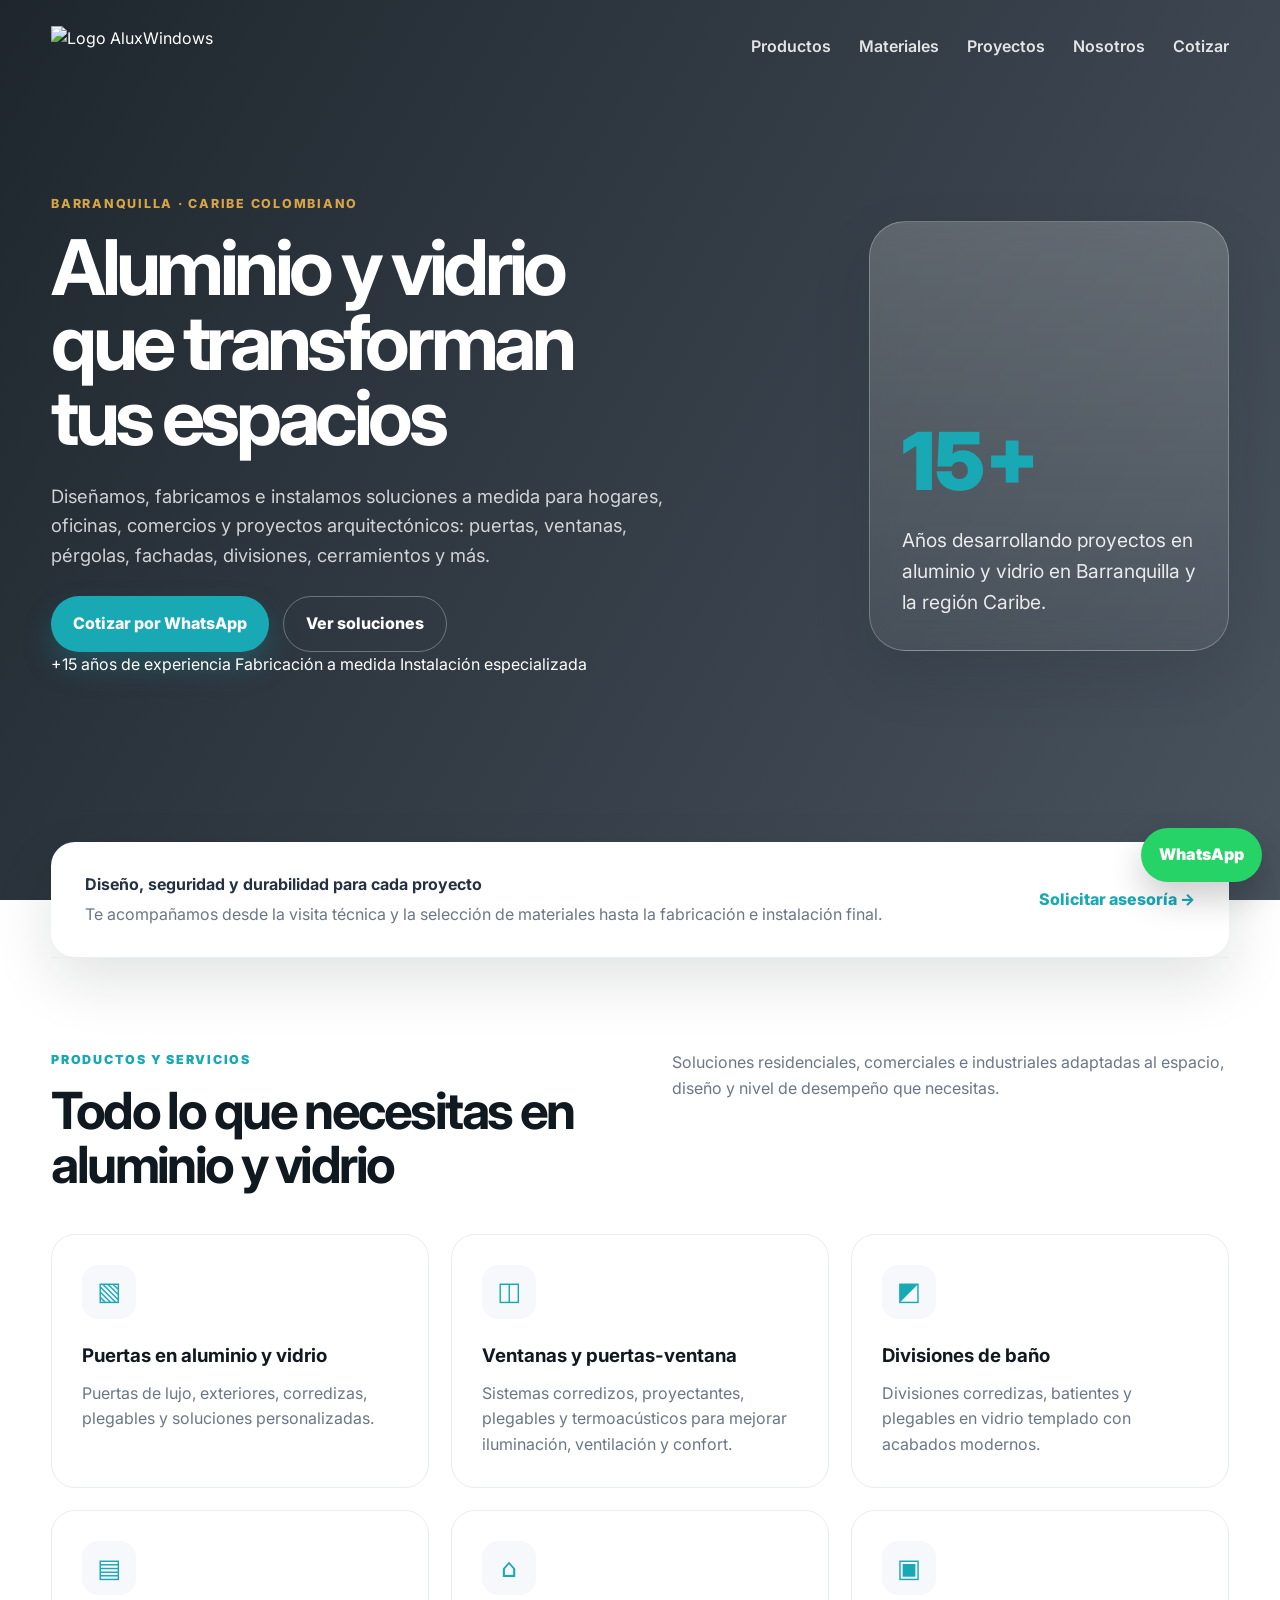
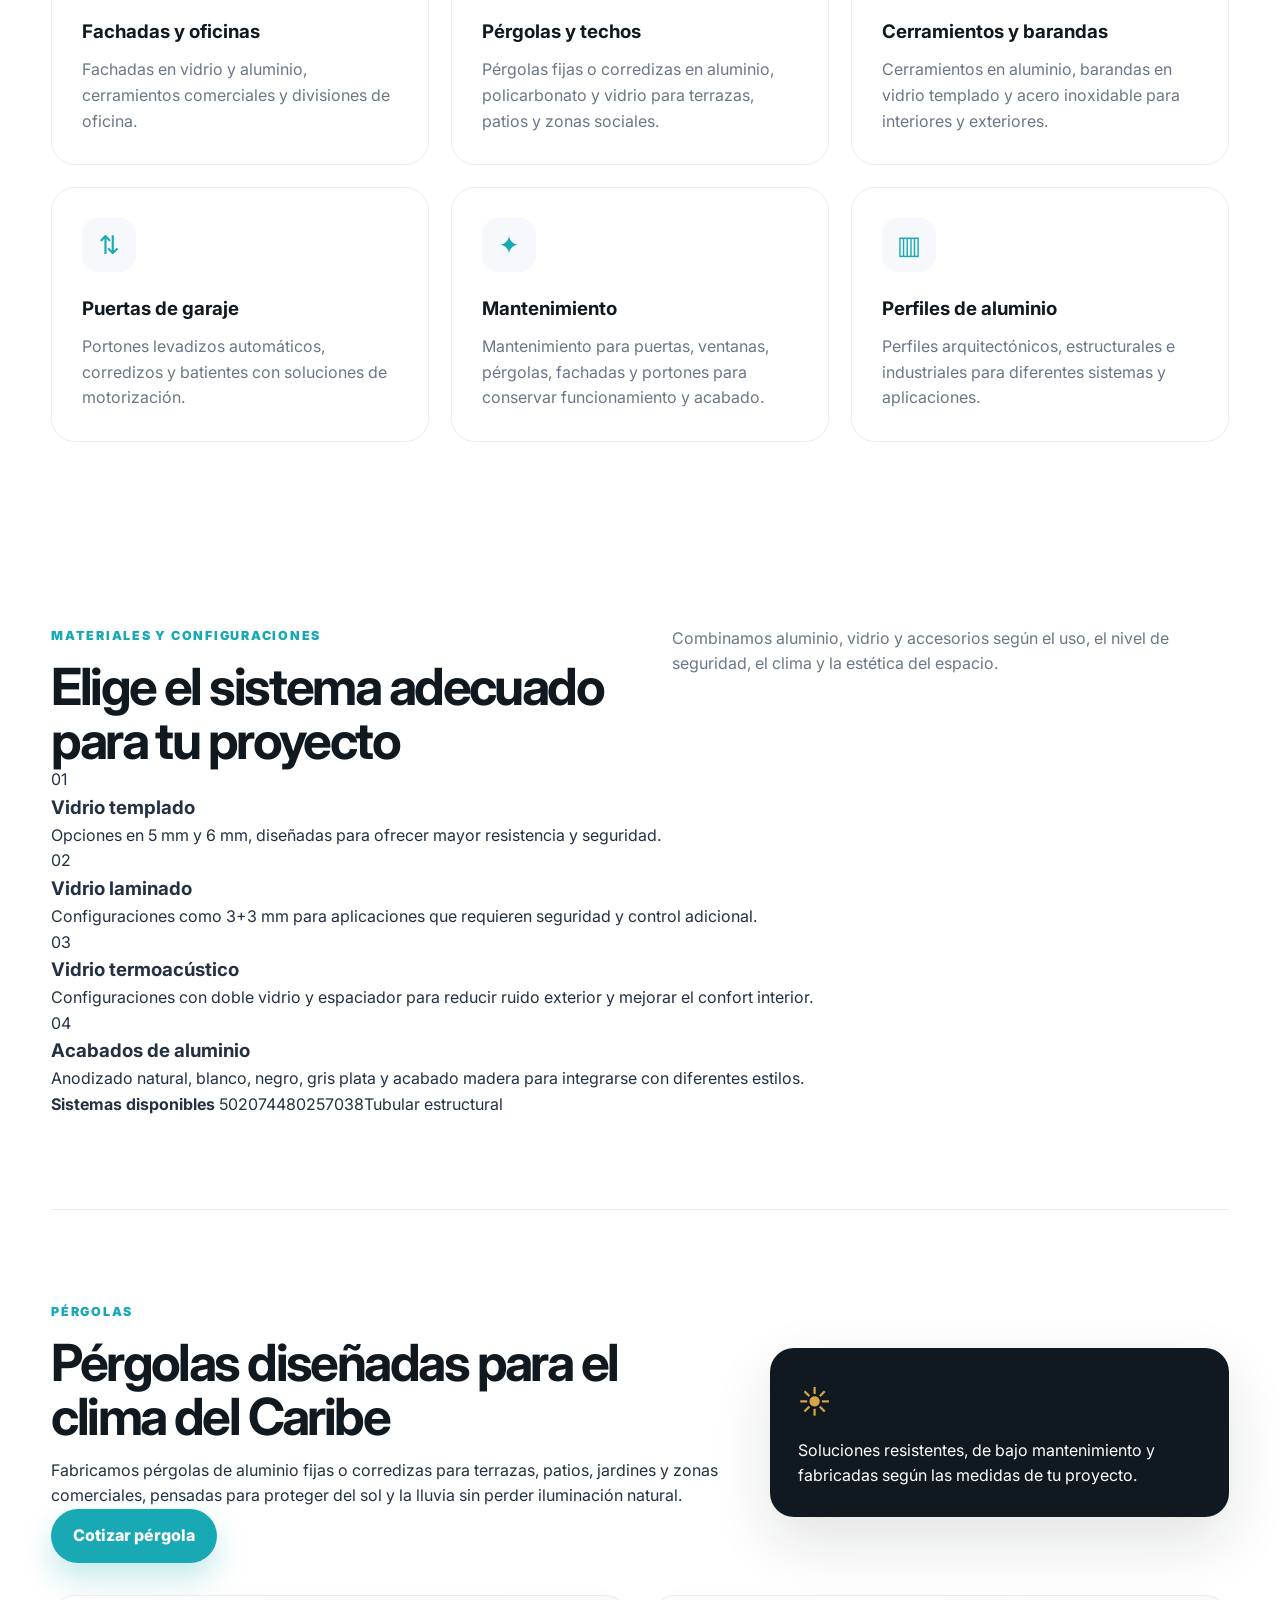
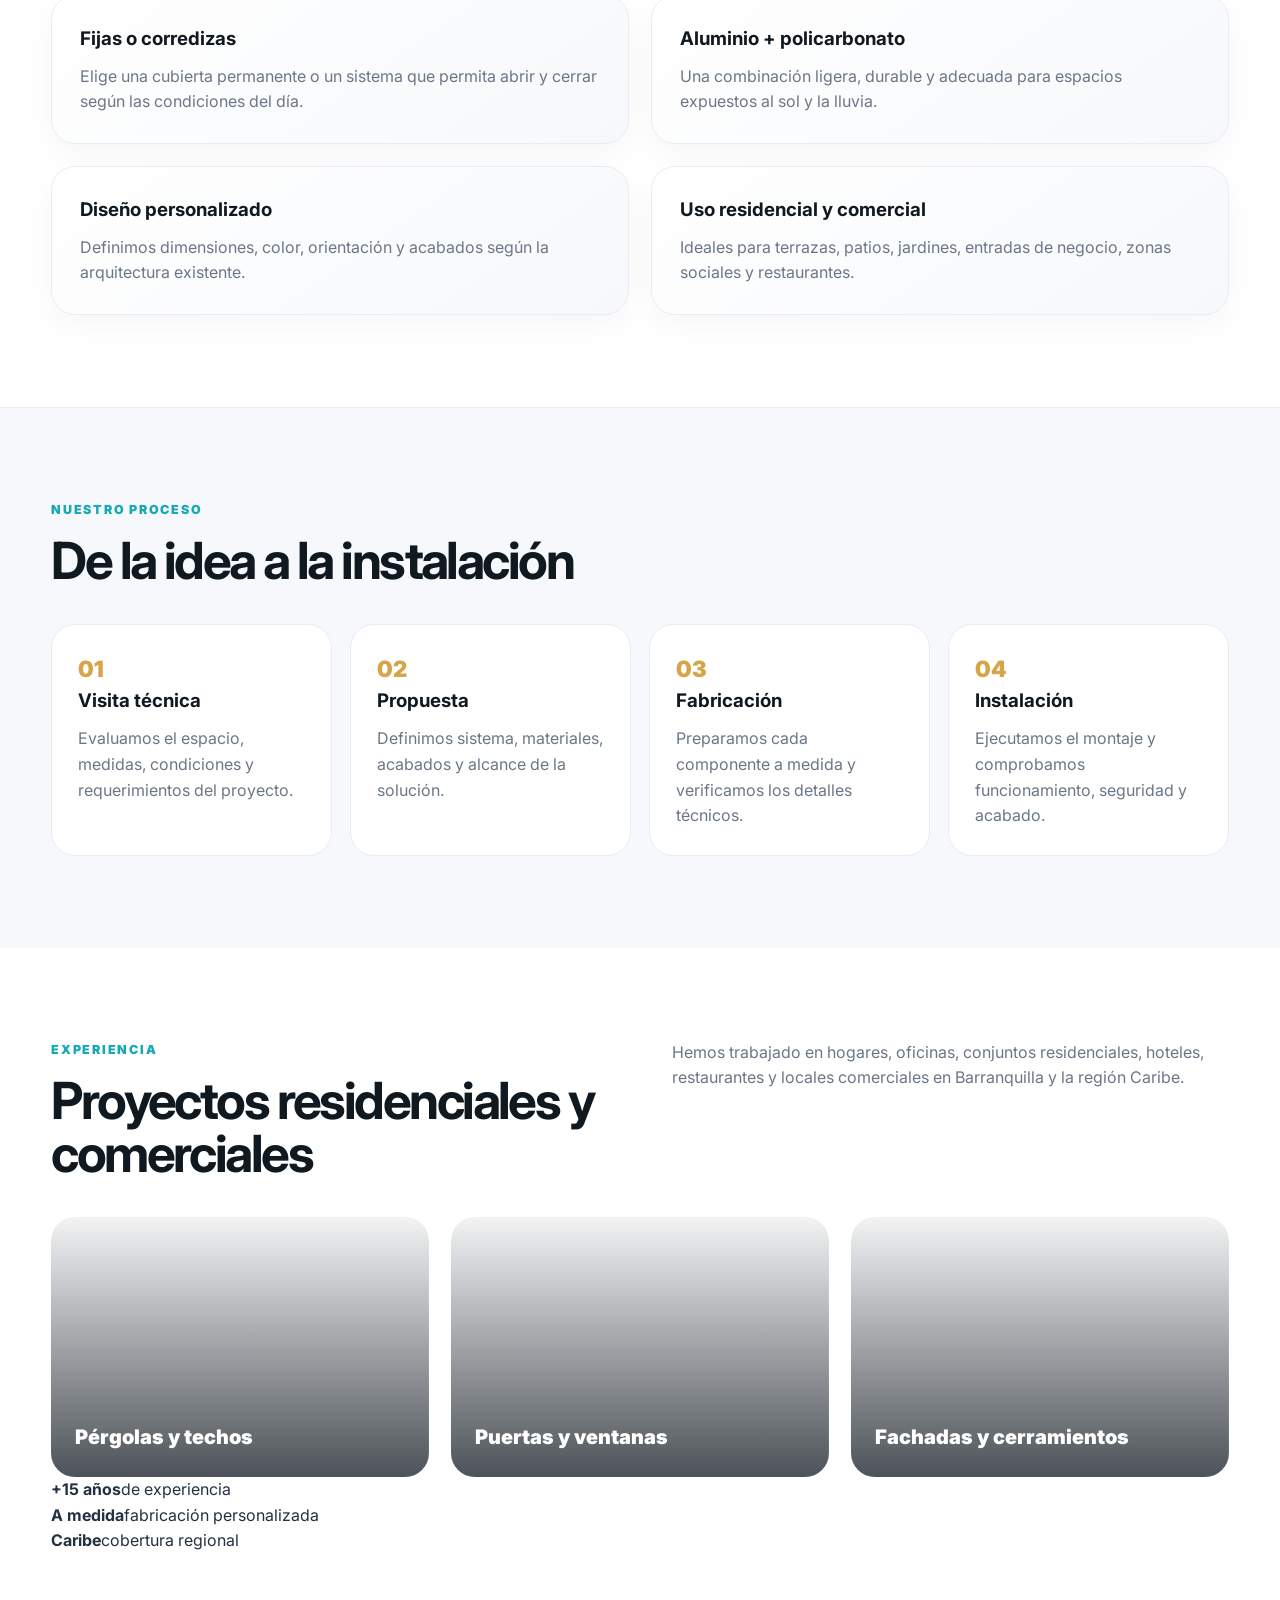
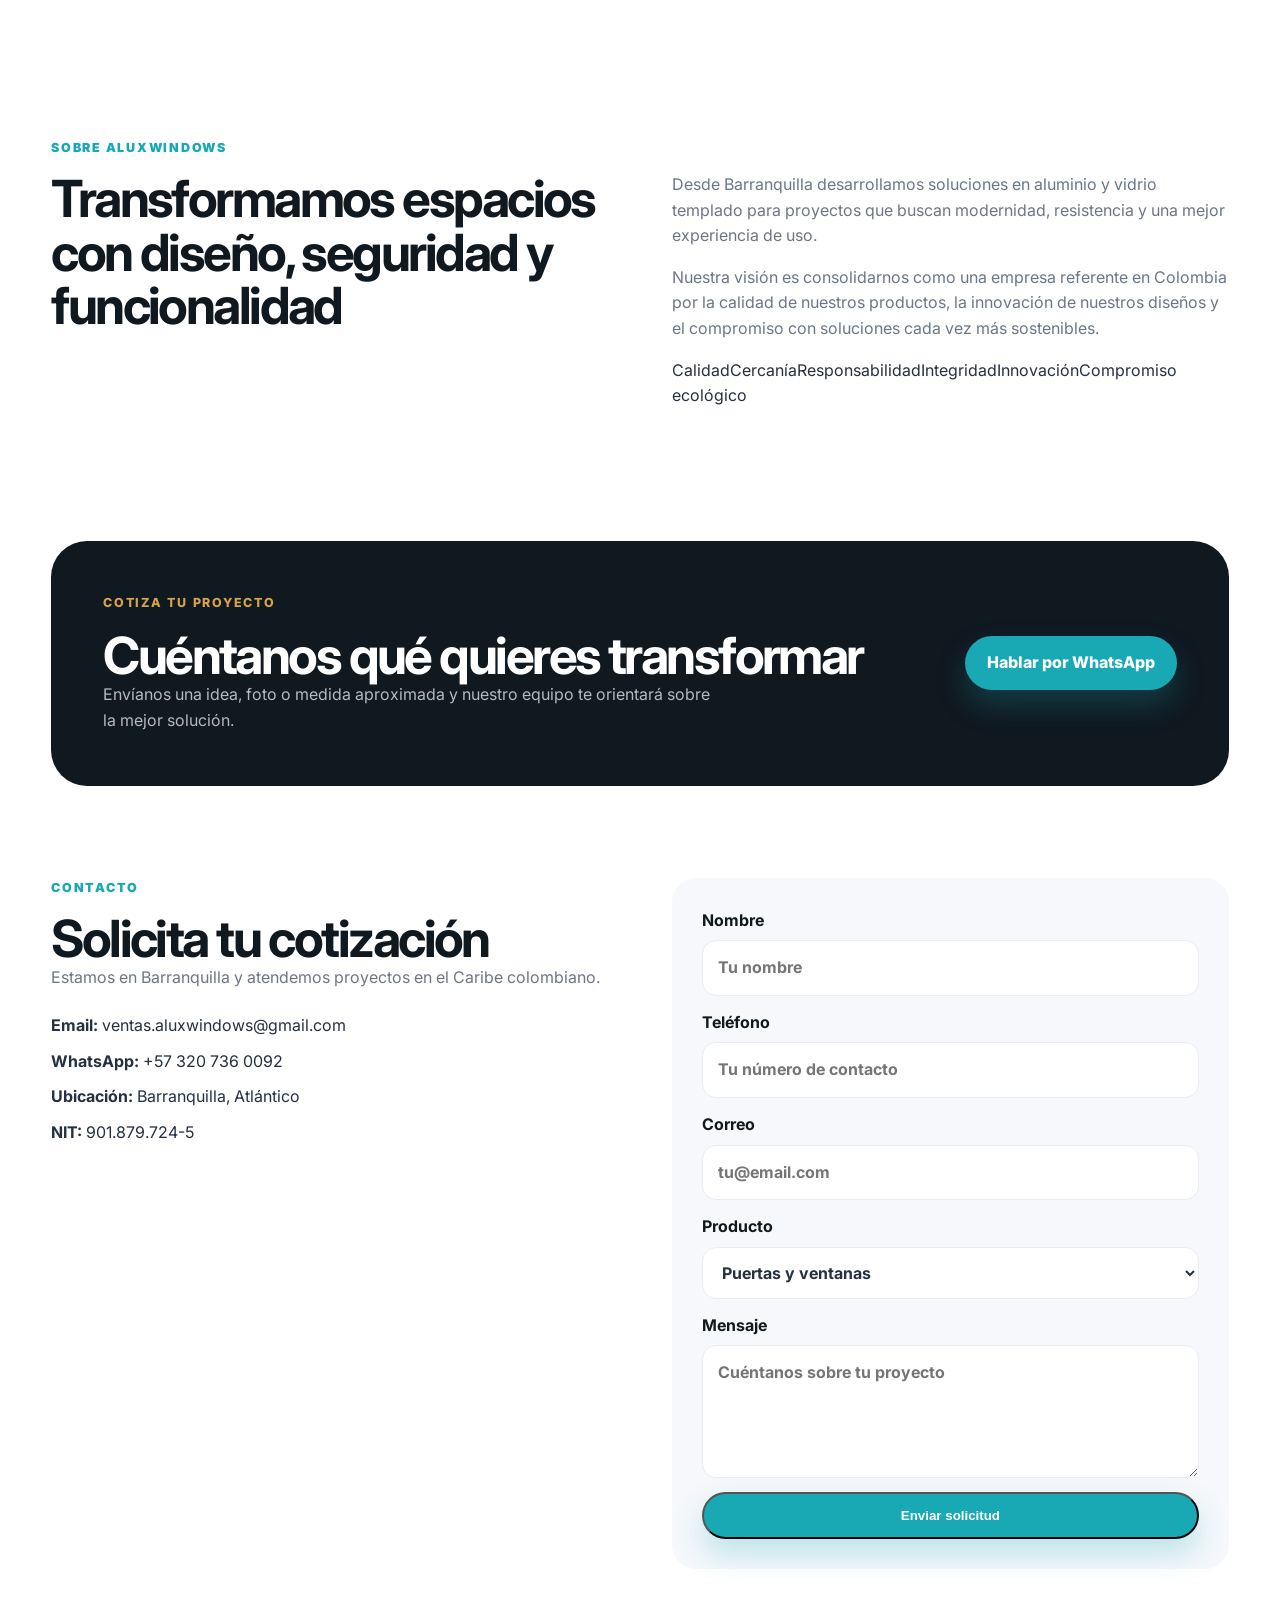
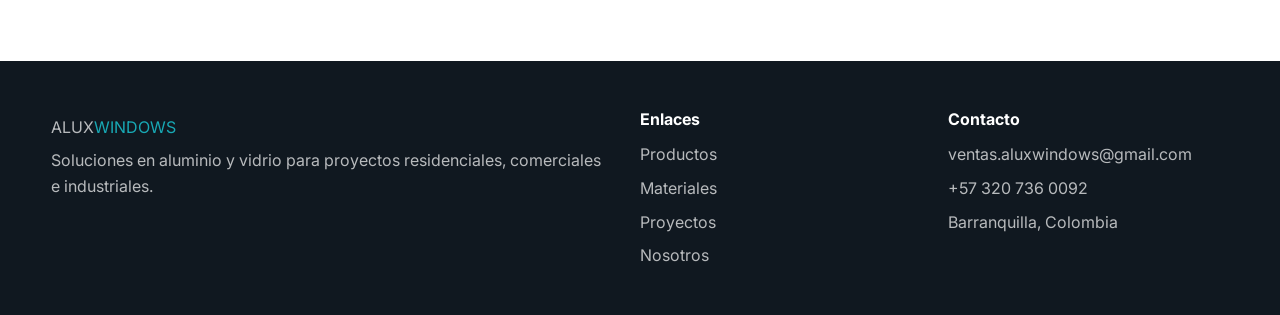
==== commit 98bd46ca: "Mejora contenido, SEO y oferta comercial con información de aluxwindows.com" ====
--- a/index.html
+++ b/index.html
@@ -3,44 +3,67 @@
 <head>
   <meta charset="UTF-8" />
   <meta name="viewport" content="width=device-width, initial-scale=1.0" />
-  <title>Alux Windows | Aluminio y Vidrio en Barranquilla</title>
-  <meta name="description" content="Soluciones en aluminio, vidrio templado, puertas, ventanas, pérgolas, fachadas, divisiones de baño y cerramientos en Barranquilla y el Caribe colombiano." />
+  <title>AluxWindows | Aluminio y Vidrio en Barranquilla</title>
+  <meta name="description" content="Fabricación e instalación de puertas, ventanas, pérgolas, fachadas, divisiones de baño, cerramientos y puertas de garaje en aluminio y vidrio en Barranquilla y el Caribe colombiano." />
+  <link rel="canonical" href="https://www.aluxwindows.com/" />
+  <meta property="og:title" content="AluxWindows | Aluminio y Vidrio en Barranquilla" />
+  <meta property="og:description" content="Más de 15 años creando soluciones en aluminio y vidrio para hogares, negocios y proyectos arquitectónicos." />
+  <meta property="og:type" content="website" />
+  <meta property="og:url" content="https://www.aluxwindows.com/" />
+  <meta property="og:image" content="https://www.aluxwindows.com/web/image/1000-c668fff7/logo%20nuevo.webp" />
   <link rel="preconnect" href="https://fonts.googleapis.com">
   <link rel="preconnect" href="https://fonts.gstatic.com" crossorigin>
   <link href="https://fonts.googleapis.com/css2?family=Inter:wght@400;500;600;700;800&display=swap" rel="stylesheet">
   <link rel="stylesheet" href="styles.css" />
+  <script type="application/ld+json">
+  {
+    "@context":"https://schema.org",
+    "@type":"HomeAndConstructionBusiness",
+    "name":"AluxWindows",
+    "url":"https://www.aluxwindows.com/",
+    "telephone":"+57 320 736 0092",
+    "email":"ventas.aluxwindows@gmail.com",
+    "address":{"@type":"PostalAddress","addressLocality":"Barranquilla","addressRegion":"Atlántico","addressCountry":"CO"},
+    "areaServed":["Barranquilla","Caribe colombiano"],
+    "description":"Soluciones personalizadas en aluminio y vidrio templado para proyectos residenciales, comerciales e industriales."
+  }
+  </script>
 </head>
 <body>
   <header class="site-header" id="inicio">
     <nav class="navbar">
-      <a href="#inicio" class="logo">
-        <img src="https://www.aluxwindows.com/web/image/1000-c668fff7/logo%20nuevo.webp" alt="AluxWindows" loading="eager" />
+      <a href="#inicio" class="logo" aria-label="AluxWindows">
+        <img src="https://www.aluxwindows.com/web/image/1000-c668fff7/logo%20nuevo.webp" alt="Logo AluxWindows" loading="eager" />
       </a>
-      <button class="menu-btn" id="menuBtn" aria-label="Abrir menú">☰</button>
+      <button class="menu-btn" id="menuBtn" aria-label="Abrir menú" aria-expanded="false">☰</button>
       <div class="nav-links" id="navLinks">
-        <a href="#inicio">Inicio</a>
-        <a href="#nosotros">Sobre nosotros</a>
         <a href="#productos">Productos</a>
-        <a href="#pergolas">Pérgolas</a>
+        <a href="#materiales">Materiales</a>
         <a href="#proyectos">Proyectos</a>
-        <a href="#contacto">Contáctenos</a>
+        <a href="#nosotros">Nosotros</a>
+        <a href="#contacto">Cotizar</a>
       </div>
     </nav>
 
     <section class="hero">
       <div class="hero-content">
-        <p class="eyebrow">Aluminio · Vidrio · Diseño a medida</p>
-        <h1>Transformamos espacios con soluciones modernas en aluminio y vidrio</h1>
-        <p class="hero-text">Diseñamos, fabricamos e instalamos puertas, ventanas, pérgolas, fachadas, divisiones de baño y cerramientos para proyectos residenciales y comerciales.</p>
+        <p class="eyebrow">Barranquilla · Caribe colombiano</p>
+        <h1>Aluminio y vidrio que transforman tus espacios</h1>
+        <p class="hero-text">Diseñamos, fabricamos e instalamos soluciones a medida para hogares, oficinas, comercios y proyectos arquitectónicos: puertas, ventanas, pérgolas, fachadas, divisiones, cerramientos y más.</p>
         <div class="hero-actions">
-          <a href="https://wa.me/573207360092" class="btn primary" target="_blank" rel="noopener">Cotizar por WhatsApp</a>
-          <a href="#productos" class="btn secondary">Ver productos</a>
+          <a href="https://wa.me/573207360092?text=Hola%20AluxWindows,%20quiero%20cotizar%20un%20proyecto" class="btn primary" target="_blank" rel="noopener">Cotizar por WhatsApp</a>
+          <a href="#productos" class="btn secondary">Ver soluciones</a>
+        </div>
+        <div class="hero-points">
+          <span>+15 años de experiencia</span>
+          <span>Fabricación a medida</span>
+          <span>Instalación especializada</span>
         </div>
       </div>
       <div class="hero-card">
         <div class="glass-panel">
-          <span>+15</span>
-          <p>años de experiencia en proyectos de aluminio y vidrio</p>
+          <span>15+</span>
+          <p>Años desarrollando proyectos en aluminio y vidrio en Barranquilla y la región Caribe.</p>
         </div>
       </div>
     </section>
@@ -49,155 +72,150 @@
   <main>
     <section class="section trust">
       <div>
-        <strong>Atención en Barranquilla y el Caribe colombiano</strong>
-        <p>Soluciones personalizadas, materiales duraderos y acompañamiento técnico desde la idea hasta la instalación.</p>
+        <strong>Diseño, seguridad y durabilidad para cada proyecto</strong>
+        <p>Te acompañamos desde la visita técnica y la selección de materiales hasta la fabricación e instalación final.</p>
       </div>
       <a href="#contacto" class="text-link">Solicitar asesoría →</a>
-    </section>
-
-    <section class="section about" id="nosotros">
-      <div class="section-label">Sobre nosotros</div>
-      <div class="two-columns">
-        <div>
-          <h2>Diseño, funcionalidad y acabados que elevan cada espacio</h2>
-        </div>
-        <div>
-          <p>Somos una empresa especializada en fabricación, instalación y mantenimiento de productos en aluminio y vidrio. Trabajamos con proyectos residenciales, comerciales e industriales, cuidando cada detalle técnico y estético.</p>
-          <p>Nuestro enfoque combina asesoría personalizada, materiales resistentes al clima Caribe y soluciones pensadas para brindar seguridad, iluminación, confort y bajo mantenimiento.</p>
-        </div>
-      </div>
     </section>
 
     <section class="section products" id="productos">
       <div class="section-heading">
         <div>
-          <div class="section-label">Productos</div>
-          <h2>Soluciones para hogares, negocios y proyectos arquitectónicos</h2>
-        </div>
-        <p>Elige el servicio que necesitas y recibe una propuesta adaptada a tu espacio.</p>
+          <div class="section-label">Productos y servicios</div>
+          <h2>Todo lo que necesitas en aluminio y vidrio</h2>
+        </div>
+        <p>Soluciones residenciales, comerciales e industriales adaptadas al espacio, diseño y nivel de desempeño que necesitas.</p>
       </div>
 
       <div class="product-grid">
-        <article class="product-card">
-          <div class="icon">▧</div>
-          <h3>Puertas en aluminio y vidrio</h3>
-          <p>Puertas corredizas, exteriores, de lujo y soluciones a medida para accesos modernos.</p>
-        </article>
-        <article class="product-card">
-          <div class="icon">◫</div>
-          <h3>Ventanas</h3>
-          <p>Ventanas proyectantes, corredizas, termoacústicas y puertas-ventanas en aluminio.</p>
-        </article>
-        <article class="product-card">
-          <div class="icon">◩</div>
-          <h3>Divisiones de baño</h3>
-          <p>Sistemas corredizos, batientes y plegables en vidrio templado para baños modernos.</p>
-        </article>
-        <article class="product-card">
-          <div class="icon">▤</div>
-          <h3>Fachadas en vidrio</h3>
-          <p>Fachadas comerciales, divisiones de oficina y soluciones arquitectónicas en vidrio.</p>
-        </article>
-        <article class="product-card">
-          <div class="icon">⌂</div>
-          <h3>Pérgolas</h3>
-          <p>Pérgolas en aluminio, policarbonato, vidrio templado y sistemas corredizos.</p>
-        </article>
-        <article class="product-card">
-          <div class="icon">▣</div>
-          <h3>Cerramientos</h3>
-          <p>Cerramientos en aluminio y vidrio, barandas en acero inoxidable y vidrio templado.</p>
-        </article>
-      </div>
-    </section>
-
-    <section class="section pergolas-section" id="pergolas">
+        <article class="product-card"><div class="icon">▧</div><h3>Puertas en aluminio y vidrio</h3><p>Puertas de lujo, exteriores, corredizas, plegables y soluciones personalizadas.</p></article>
+        <article class="product-card"><div class="icon">◫</div><h3>Ventanas y puertas-ventana</h3><p>Sistemas corredizos, proyectantes, plegables y termoacústicos para mejorar iluminación, ventilación y confort.</p></article>
+        <article class="product-card"><div class="icon">◩</div><h3>Divisiones de baño</h3><p>Divisiones corredizas, batientes y plegables en vidrio templado con acabados modernos.</p></article>
+        <article class="product-card"><div class="icon">▤</div><h3>Fachadas y oficinas</h3><p>Fachadas en vidrio y aluminio, cerramientos comerciales y divisiones de oficina.</p></article>
+        <article class="product-card"><div class="icon">⌂</div><h3>Pérgolas y techos</h3><p>Pérgolas fijas o corredizas en aluminio, policarbonato y vidrio para terrazas, patios y zonas sociales.</p></article>
+        <article class="product-card"><div class="icon">▣</div><h3>Cerramientos y barandas</h3><p>Cerramientos en aluminio, barandas en vidrio templado y acero inoxidable para interiores y exteriores.</p></article>
+        <article class="product-card"><div class="icon">⇅</div><h3>Puertas de garaje</h3><p>Portones levadizos automáticos, corredizos y batientes con soluciones de motorización.</p></article>
+        <article class="product-card"><div class="icon">✦</div><h3>Mantenimiento</h3><p>Mantenimiento para puertas, ventanas, pérgolas, fachadas y portones para conservar funcionamiento y acabado.</p></article>
+        <article class="product-card"><div class="icon">▥</div><h3>Perfiles de aluminio</h3><p>Perfiles arquitectónicos, estructurales e industriales para diferentes sistemas y aplicaciones.</p></article>
+      </div>
+    </section>
+
+    <section class="section materials" id="materiales">
+      <div class="section-heading">
+        <div>
+          <div class="section-label">Materiales y configuraciones</div>
+          <h2>Elige el sistema adecuado para tu proyecto</h2>
+        </div>
+        <p>Combinamos aluminio, vidrio y accesorios según el uso, el nivel de seguridad, el clima y la estética del espacio.</p>
+      </div>
+      <div class="materials-grid">
+        <article class="material-card">
+          <span>01</span><h3>Vidrio templado</h3>
+          <p>Opciones en 5 mm y 6 mm, diseñadas para ofrecer mayor resistencia y seguridad.</p>
+        </article>
+        <article class="material-card">
+          <span>02</span><h3>Vidrio laminado</h3>
+          <p>Configuraciones como 3+3 mm para aplicaciones que requieren seguridad y control adicional.</p>
+        </article>
+        <article class="material-card">
+          <span>03</span><h3>Vidrio termoacústico</h3>
+          <p>Configuraciones con doble vidrio y espaciador para reducir ruido exterior y mejorar el confort interior.</p>
+        </article>
+        <article class="material-card">
+          <span>04</span><h3>Acabados de aluminio</h3>
+          <p>Anodizado natural, blanco, negro, gris plata y acabado madera para integrarse con diferentes estilos.</p>
+        </article>
+      </div>
+      <div class="spec-strip">
+        <strong>Sistemas disponibles</strong>
+        <span>5020</span><span>744</span><span>8025</span><span>7038</span><span>Tubular estructural</span>
+      </div>
+    </section>
+
+    <section class="section pergolas-section">
       <div class="pergolas-intro">
         <div>
           <div class="section-label">Pérgolas</div>
-          <h2>Pérgolas de aluminio y policarbonato para disfrutar el exterior todo el año</h2>
-          <p>Diseñamos estructuras resistentes, ligeras y modernas que protegen del sol, mejoran la comodidad y elevan la estética de patios, terrazas y zonas comerciales.</p>
-          <a href="https://wa.me/573207360092" class="btn primary" target="_blank" rel="noopener">Cotizar pérgola</a>
-        </div>
-        <div class="pergolas-highlight">
-          <span>☀</span>
-          <p>Soluciones a medida con acabados premium, excelente ventilación y bajo mantenimiento.</p>
-        </div>
-      </div>
-
+          <h2>Pérgolas diseñadas para el clima del Caribe</h2>
+          <p>Fabricamos pérgolas de aluminio fijas o corredizas para terrazas, patios, jardines y zonas comerciales, pensadas para proteger del sol y la lluvia sin perder iluminación natural.</p>
+          <a href="https://wa.me/573207360092?text=Hola%20AluxWindows,%20quiero%20cotizar%20una%20p%C3%A9rgola" class="btn primary" target="_blank" rel="noopener">Cotizar pérgola</a>
+        </div>
+        <div class="pergolas-highlight"><span>☀</span><p>Soluciones resistentes, de bajo mantenimiento y fabricadas según las medidas de tu proyecto.</p></div>
+      </div>
       <div class="pergolas-grid">
-        <article class="pergolas-card">
-          <h3>Diseño duradero y elegante</h3>
-          <p>La estructura de aluminio ofrece resistencia a la corrosión, bajo mantenimiento y un acabado limpio que se adapta a patios, terrazas y áreas comerciales.</p>
-        </article>
-        <article class="pergolas-card">
-          <h3>Protección solar y confort</h3>
-          <p>El techo de policarbonato filtra la luz solar, reduce el calor y permite disfrutar del exterior con mayor comodidad durante todo el año.</p>
-        </article>
-        <article class="pergolas-card">
-          <h3>Ideal para espacios abiertos</h3>
-          <p>Perfectas para áreas de descanso, cocinas externas, entradas de negocio o zonas de reunión, aportando confort y valor estético.</p>
-        </article>
-        <article class="pergolas-card">
-          <h3>Personalización a medida</h3>
-          <p>Se fabrican según las medidas del proyecto, con opciones de color, orientación y acabados que complementan la arquitectura existente.</p>
-        </article>
+        <article class="pergolas-card"><h3>Fijas o corredizas</h3><p>Elige una cubierta permanente o un sistema que permita abrir y cerrar según las condiciones del día.</p></article>
+        <article class="pergolas-card"><h3>Aluminio + policarbonato</h3><p>Una combinación ligera, durable y adecuada para espacios expuestos al sol y la lluvia.</p></article>
+        <article class="pergolas-card"><h3>Diseño personalizado</h3><p>Definimos dimensiones, color, orientación y acabados según la arquitectura existente.</p></article>
+        <article class="pergolas-card"><h3>Uso residencial y comercial</h3><p>Ideales para terrazas, patios, jardines, entradas de negocio, zonas sociales y restaurantes.</p></article>
       </div>
     </section>
 
     <section class="section process">
-      <div class="section-label">Proceso</div>
-      <h2>Así desarrollamos tu proyecto</h2>
+      <div class="section-label">Nuestro proceso</div>
+      <h2>De la idea a la instalación</h2>
       <div class="steps">
-        <div><span>01</span><h3>Visita técnica</h3><p>Revisamos medidas, condiciones del espacio y necesidad del cliente.</p></div>
-        <div><span>02</span><h3>Diseño y cotización</h3><p>Proponemos materiales, acabados y una solución funcional.</p></div>
-        <div><span>03</span><h3>Fabricación</h3><p>Preparamos los componentes con precisión y control de calidad.</p></div>
-        <div><span>04</span><h3>Instalación</h3><p>Instalamos y verificamos funcionamiento, seguridad y acabado final.</p></div>
+        <div><span>01</span><h3>Visita técnica</h3><p>Evaluamos el espacio, medidas, condiciones y requerimientos del proyecto.</p></div>
+        <div><span>02</span><h3>Propuesta</h3><p>Definimos sistema, materiales, acabados y alcance de la solución.</p></div>
+        <div><span>03</span><h3>Fabricación</h3><p>Preparamos cada componente a medida y verificamos los detalles técnicos.</p></div>
+        <div><span>04</span><h3>Instalación</h3><p>Ejecutamos el montaje y comprobamos funcionamiento, seguridad y acabado.</p></div>
       </div>
     </section>
 
     <section class="section projects" id="proyectos">
       <div class="section-heading">
         <div>
-          <div class="section-label">Proyectos</div>
-          <h2>Espacios renovados con aluminio y vidrio</h2>
-        </div>
-        <p>Trabajamos en viviendas, oficinas, locales comerciales, restaurantes, conjuntos residenciales y zonas sociales.</p>
+          <div class="section-label">Experiencia</div>
+          <h2>Proyectos residenciales y comerciales</h2>
+        </div>
+        <p>Hemos trabajado en hogares, oficinas, conjuntos residenciales, hoteles, restaurantes y locales comerciales en Barranquilla y la región Caribe.</p>
       </div>
       <div class="project-gallery">
         <div class="project-card"><span>Pérgolas y techos</span></div>
         <div class="project-card"><span>Puertas y ventanas</span></div>
-        <div class="project-card"><span>Fachadas comerciales</span></div>
+        <div class="project-card"><span>Fachadas y cerramientos</span></div>
+      </div>
+      <div class="project-proof">
+        <div><strong>+15 años</strong><span>de experiencia</span></div>
+        <div><strong>A medida</strong><span>fabricación personalizada</span></div>
+        <div><strong>Caribe</strong><span>cobertura regional</span></div>
+      </div>
+    </section>
+
+    <section class="section about" id="nosotros">
+      <div class="section-label">Sobre AluxWindows</div>
+      <div class="two-columns">
+        <div><h2>Transformamos espacios con diseño, seguridad y funcionalidad</h2></div>
+        <div>
+          <p>Desde Barranquilla desarrollamos soluciones en aluminio y vidrio templado para proyectos que buscan modernidad, resistencia y una mejor experiencia de uso.</p>
+          <p>Nuestra visión es consolidarnos como una empresa referente en Colombia por la calidad de nuestros productos, la innovación de nuestros diseños y el compromiso con soluciones cada vez más sostenibles.</p>
+          <div class="values"><span>Calidad</span><span>Cercanía</span><span>Responsabilidad</span><span>Integridad</span><span>Innovación</span><span>Compromiso ecológico</span></div>
+        </div>
       </div>
     </section>
 
     <section class="cta">
-      <div>
-        <p class="eyebrow">Cotiza hoy</p>
-        <h2>Cuéntanos qué necesitas y te asesoramos</h2>
-        <p>Recibe orientación para elegir el sistema ideal según tu espacio, presupuesto y estilo.</p>
-      </div>
-      <a href="https://wa.me/573207360092" class="btn primary" target="_blank" rel="noopener">Hablar por WhatsApp</a>
+      <div><p class="eyebrow">Cotiza tu proyecto</p><h2>Cuéntanos qué quieres transformar</h2><p>Envíanos una idea, foto o medida aproximada y nuestro equipo te orientará sobre la mejor solución.</p></div>
+      <a href="https://wa.me/573207360092?text=Hola%20AluxWindows,%20quiero%20asesor%C3%ADa%20para%20mi%20proyecto" class="btn primary" target="_blank" rel="noopener">Hablar por WhatsApp</a>
     </section>
 
     <section class="section contact" id="contacto">
       <div class="contact-info">
         <div class="section-label">Contacto</div>
         <h2>Solicita tu cotización</h2>
-        <p>Déjanos tus datos y nos comunicaremos contigo para conocer tu proyecto.</p>
+        <p>Estamos en Barranquilla y atendemos proyectos en el Caribe colombiano.</p>
         <ul>
           <li><strong>Email:</strong> ventas.aluxwindows@gmail.com</li>
           <li><strong>WhatsApp:</strong> +57 320 736 0092</li>
           <li><strong>Ubicación:</strong> Barranquilla, Atlántico</li>
+          <li><strong>NIT:</strong> 901.879.724-5</li>
         </ul>
       </div>
-
       <form class="contact-form" name="contacto" method="POST" data-netlify="true">
         <input type="hidden" name="form-name" value="contacto" />
         <label>Nombre<input type="text" name="nombre" placeholder="Tu nombre" required></label>
         <label>Teléfono<input type="tel" name="telefono" placeholder="Tu número de contacto" required></label>
         <label>Correo<input type="email" name="correo" placeholder="tu@email.com"></label>
-        <label>Producto<select name="producto"><option>Puertas y ventanas</option><option>Pérgolas</option><option>Divisiones de baño</option><option>Fachadas</option><option>Cerramientos</option><option>Mantenimiento</option></select></label>
+        <label>Producto<select name="producto"><option>Puertas y ventanas</option><option>Pérgolas y techos</option><option>Divisiones de baño</option><option>Fachadas y oficinas</option><option>Cerramientos y barandas</option><option>Puertas de garaje</option><option>Perfiles de aluminio</option><option>Mantenimiento</option></select></label>
         <label>Mensaje<textarea name="mensaje" rows="4" placeholder="Cuéntanos sobre tu proyecto"></textarea></label>
         <button type="submit" class="btn primary">Enviar solicitud</button>
       </form>
@@ -205,26 +223,12 @@
   </main>
 
   <footer class="footer">
-    <div>
-      <a href="#inicio" class="logo">ALUX<span>WINDOWS</span></a>
-      <p>Soluciones en aluminio y vidrio para proyectos residenciales y comerciales.</p>
-    </div>
-    <div>
-      <h4>Enlaces útiles</h4>
-      <a href="#inicio">Inicio</a>
-      <a href="#nosotros">Sobre nosotros</a>
-      <a href="#productos">Productos</a>
-      <a href="#pergolas">Pérgolas</a>
-      <a href="#contacto">Contáctenos</a>
-    </div>
-    <div>
-      <h4>Contacto</h4>
-      <p>ventas.aluxwindows@gmail.com</p>
-      <p>+57 320 736 0092</p>
-    </div>
+    <div><a href="#inicio" class="logo footer-brand">ALUX<span>WINDOWS</span></a><p>Soluciones en aluminio y vidrio para proyectos residenciales, comerciales e industriales.</p></div>
+    <div><h4>Enlaces</h4><a href="#productos">Productos</a><a href="#materiales">Materiales</a><a href="#proyectos">Proyectos</a><a href="#nosotros">Nosotros</a></div>
+    <div><h4>Contacto</h4><p>ventas.aluxwindows@gmail.com</p><p>+57 320 736 0092</p><p>Barranquilla, Colombia</p></div>
   </footer>
 
-  <a class="whatsapp" href="https://wa.me/573207360092" target="_blank" rel="noopener">WhatsApp</a>
+  <a class="whatsapp" href="https://wa.me/573207360092?text=Hola%20AluxWindows,%20quiero%20cotizar" target="_blank" rel="noopener">WhatsApp</a>
   <script src="script.js"></script>
 </body>
-</html>
+</html>
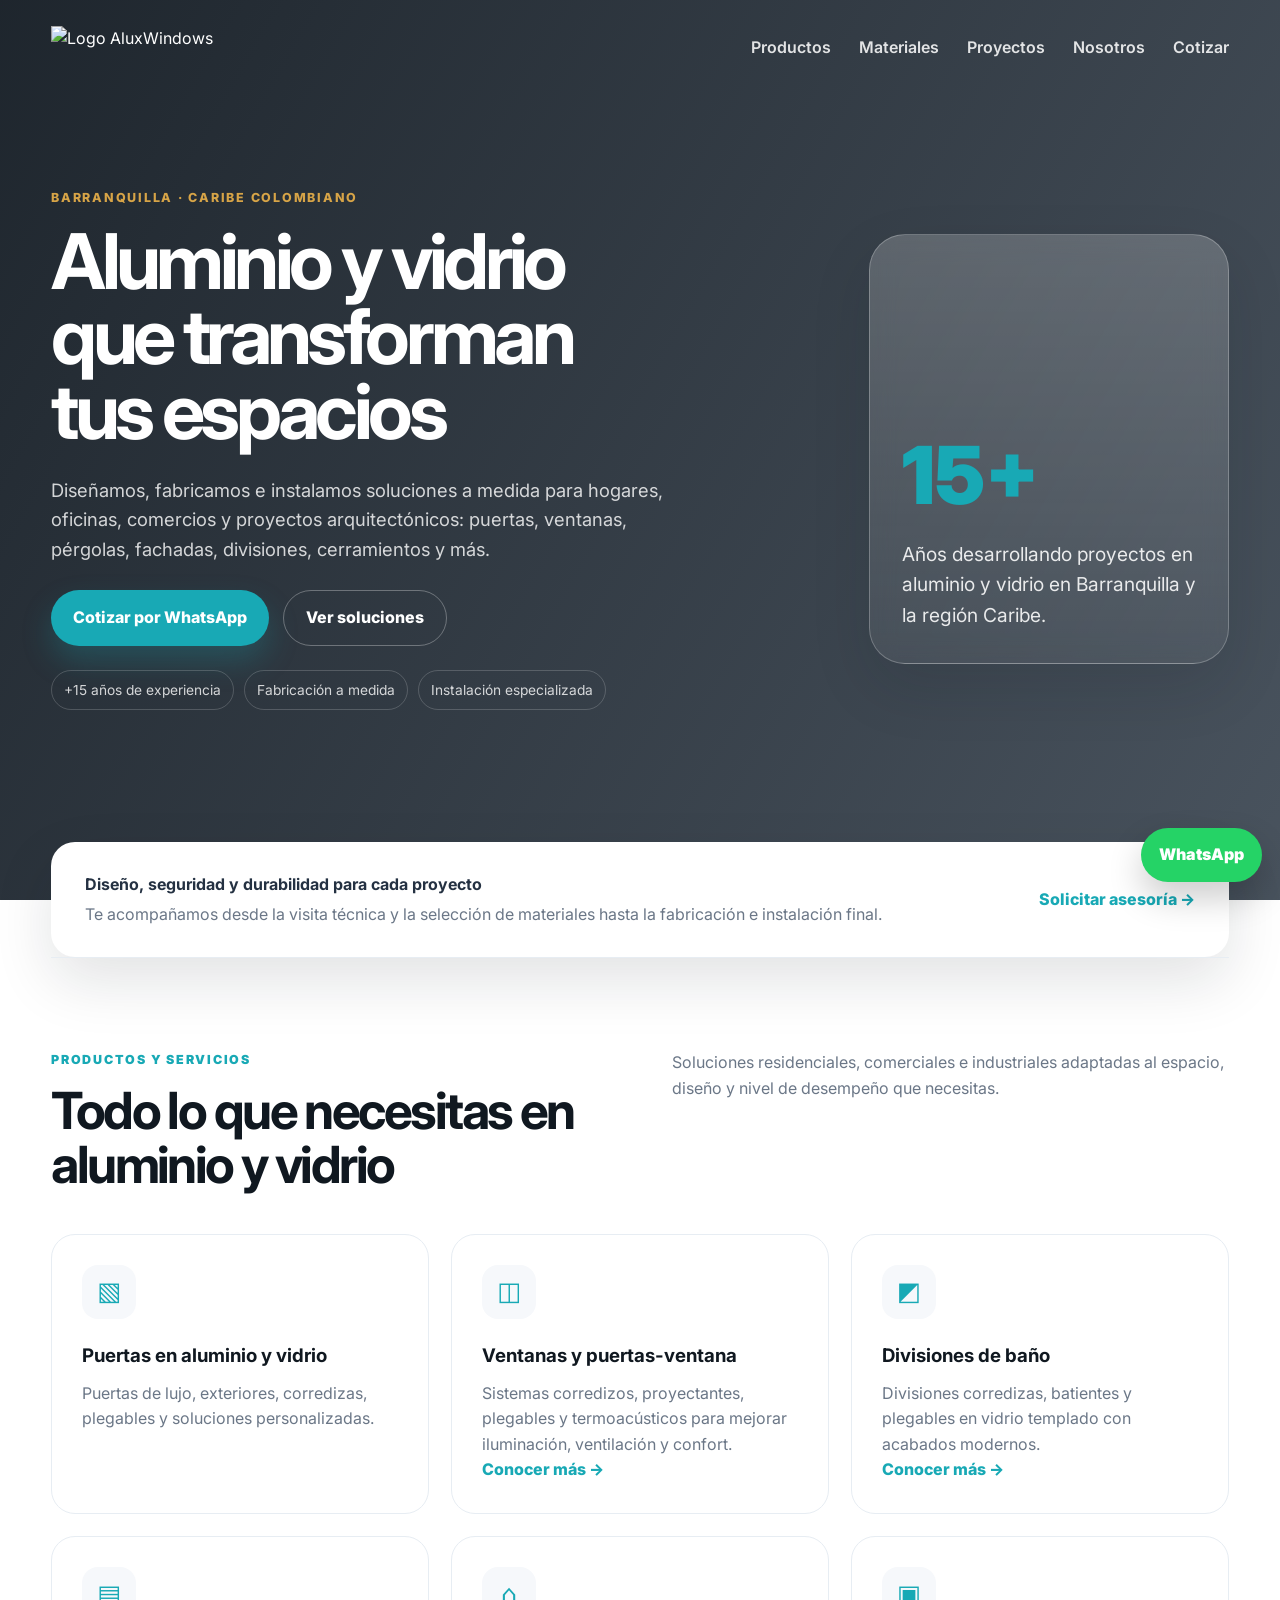
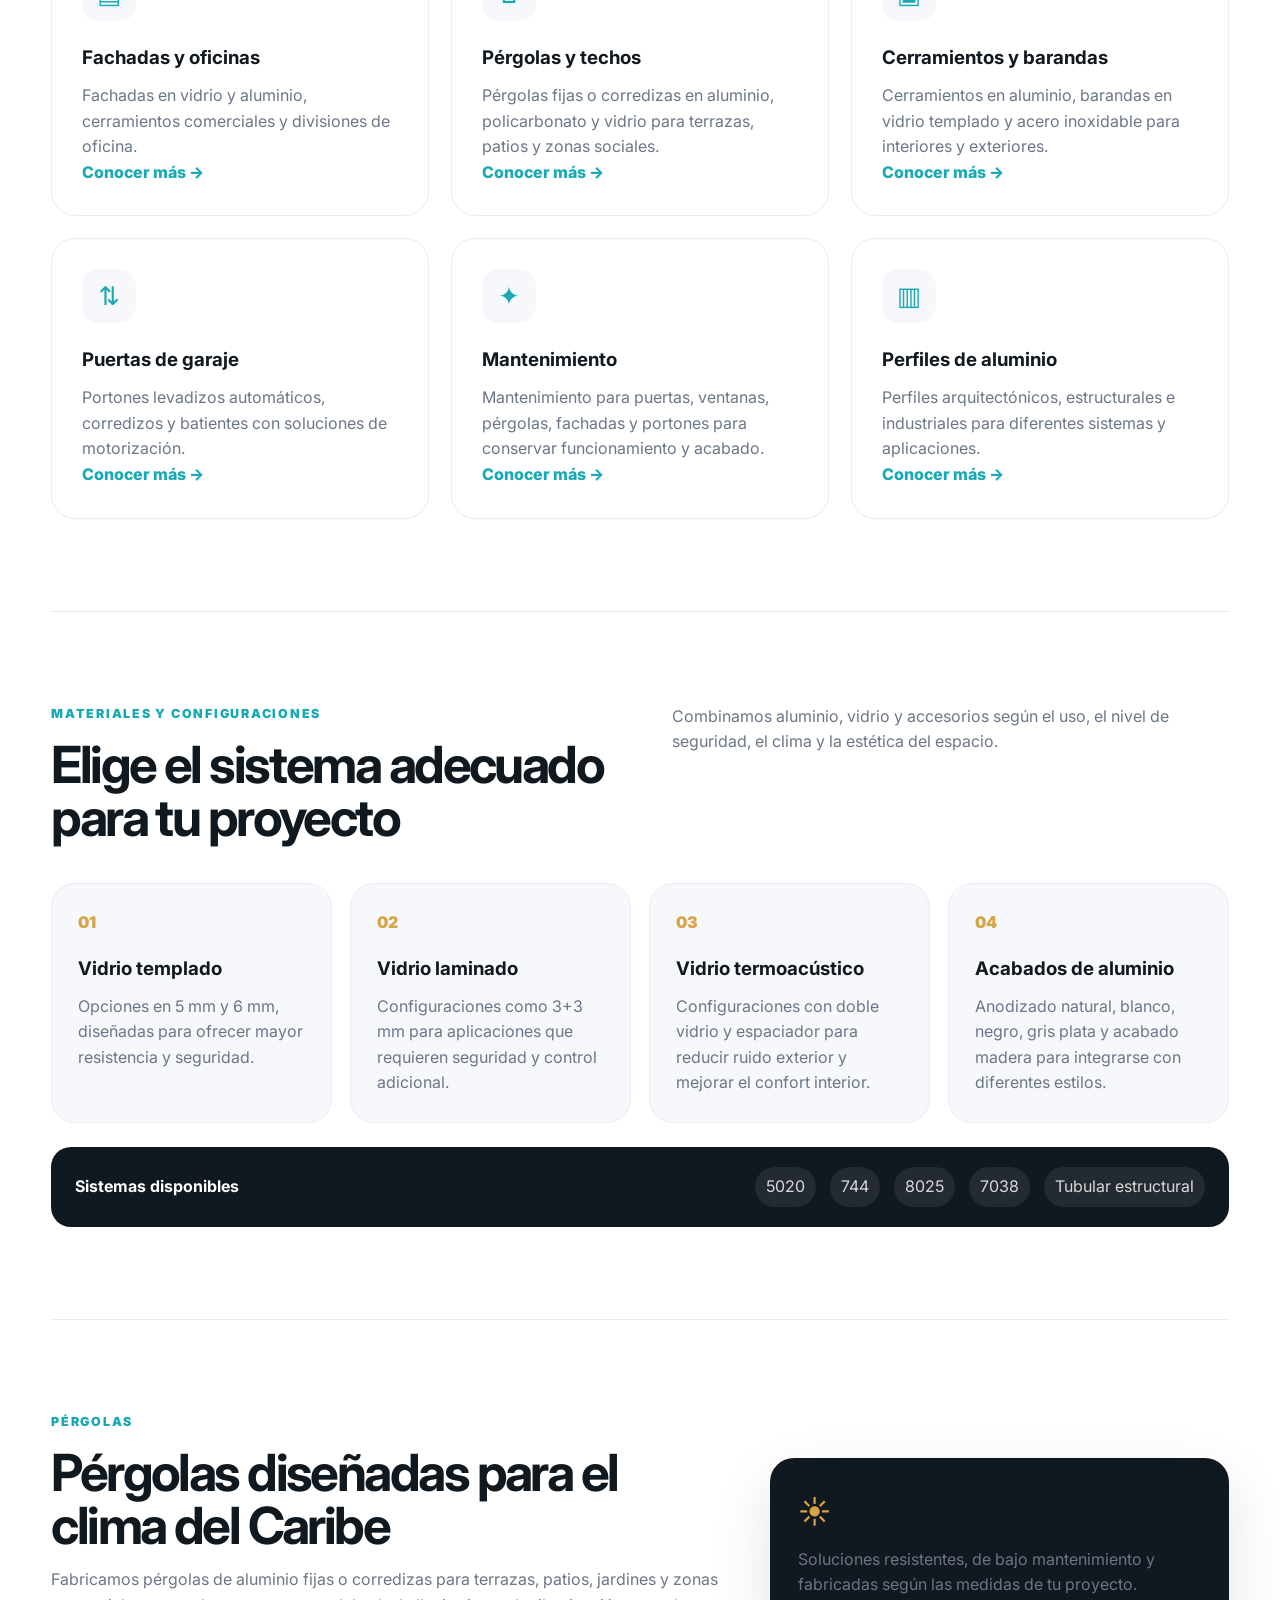
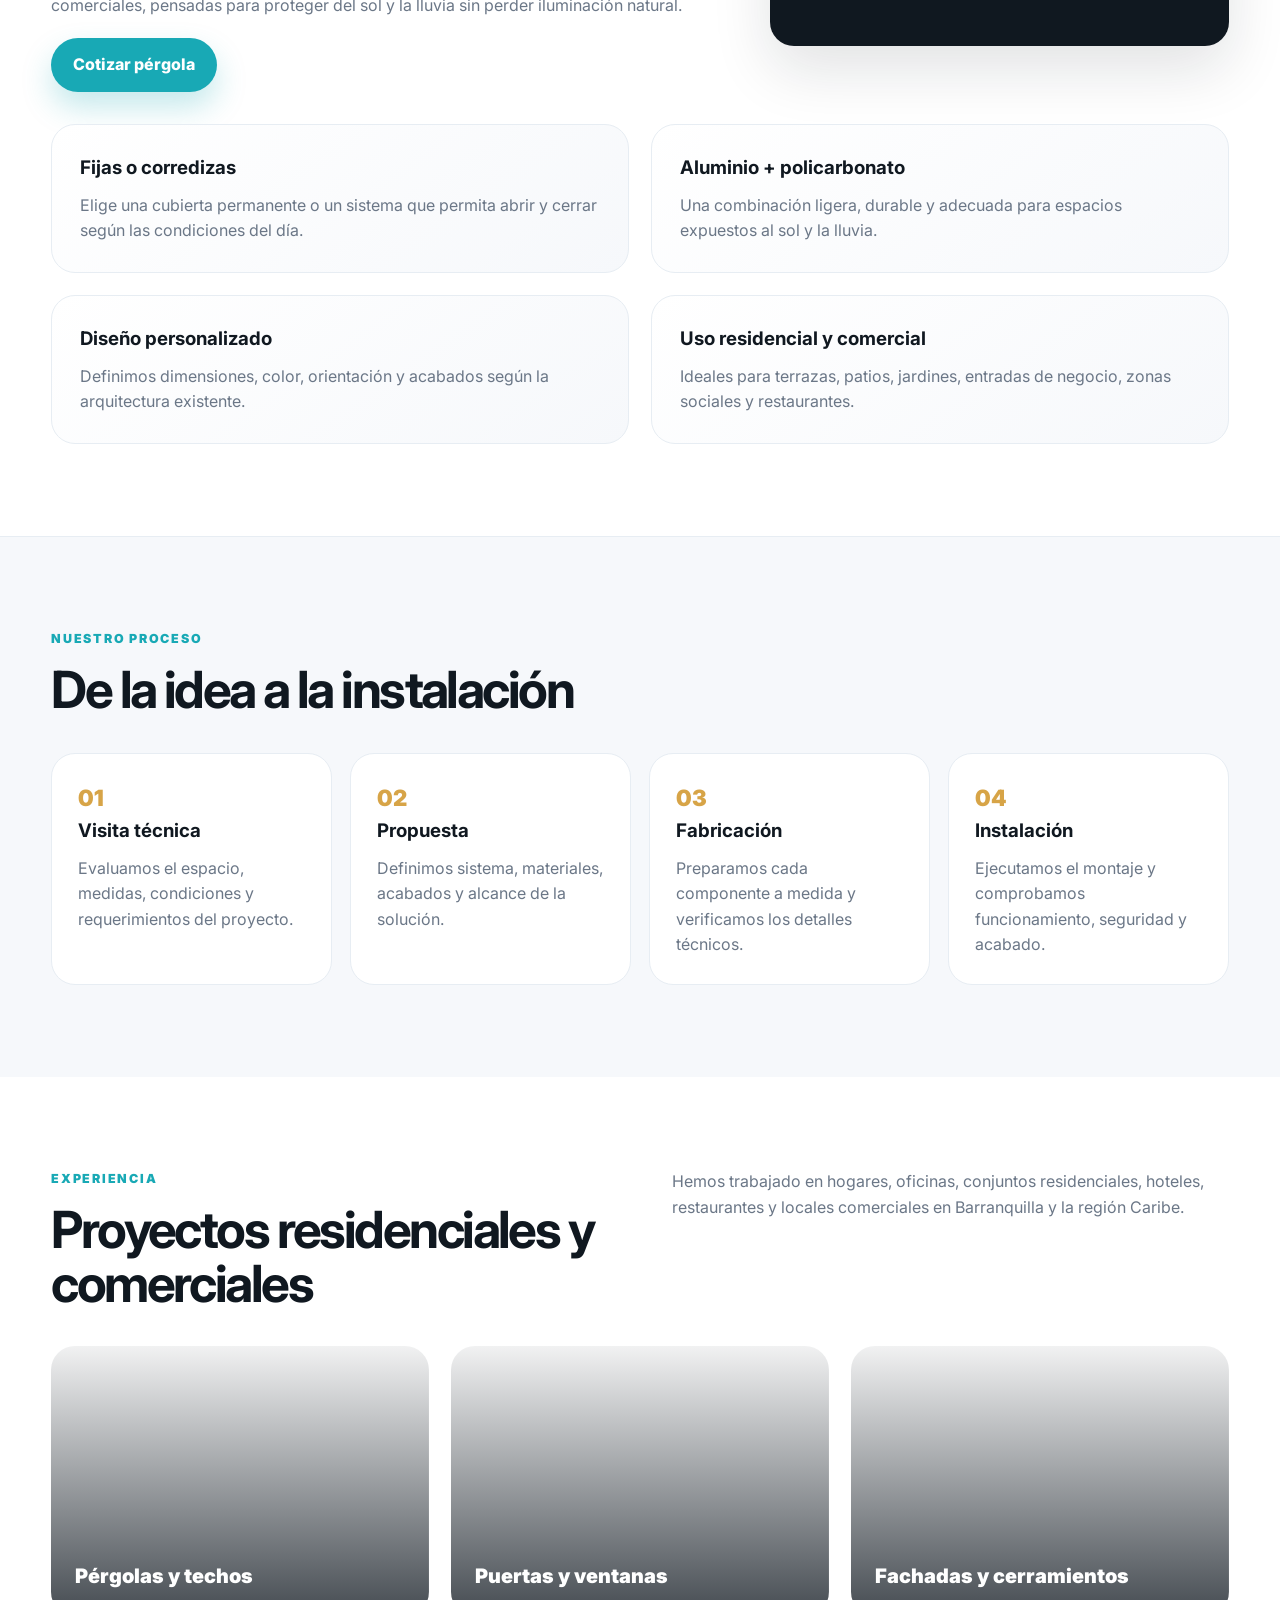
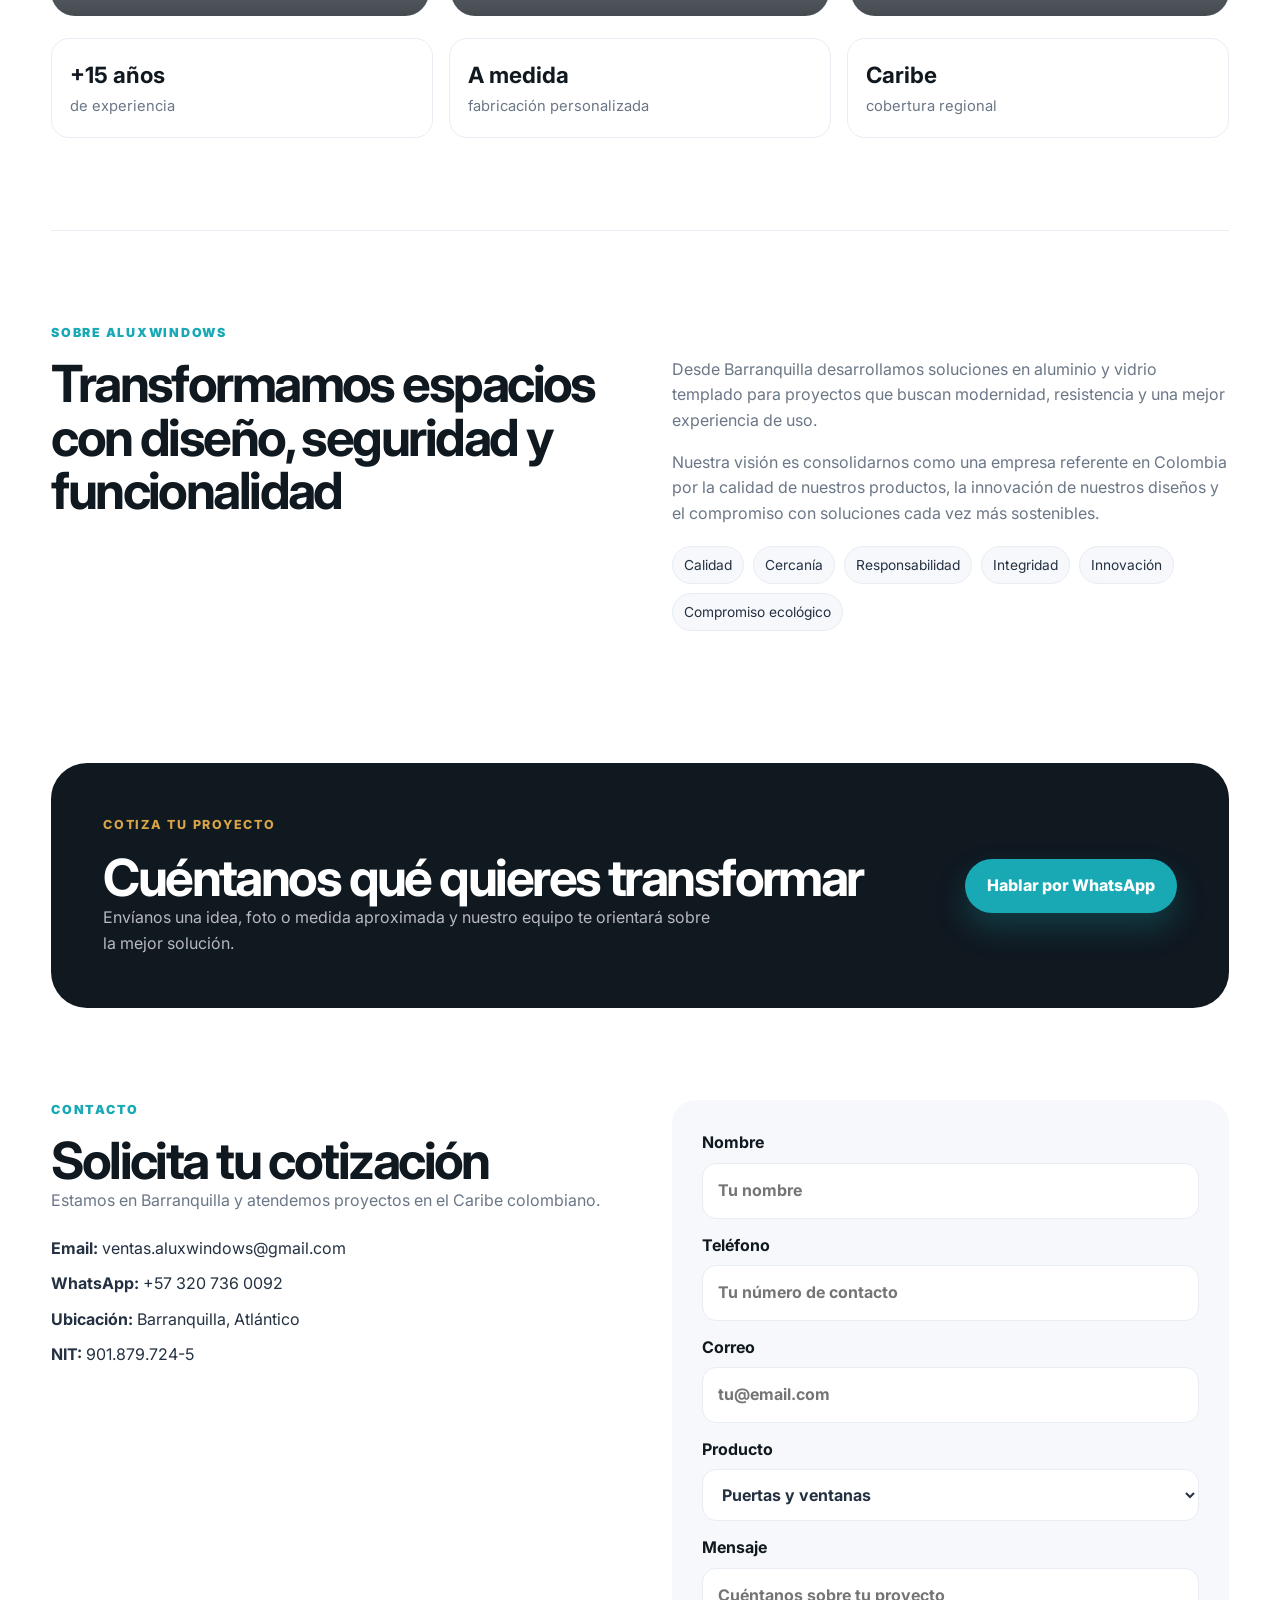
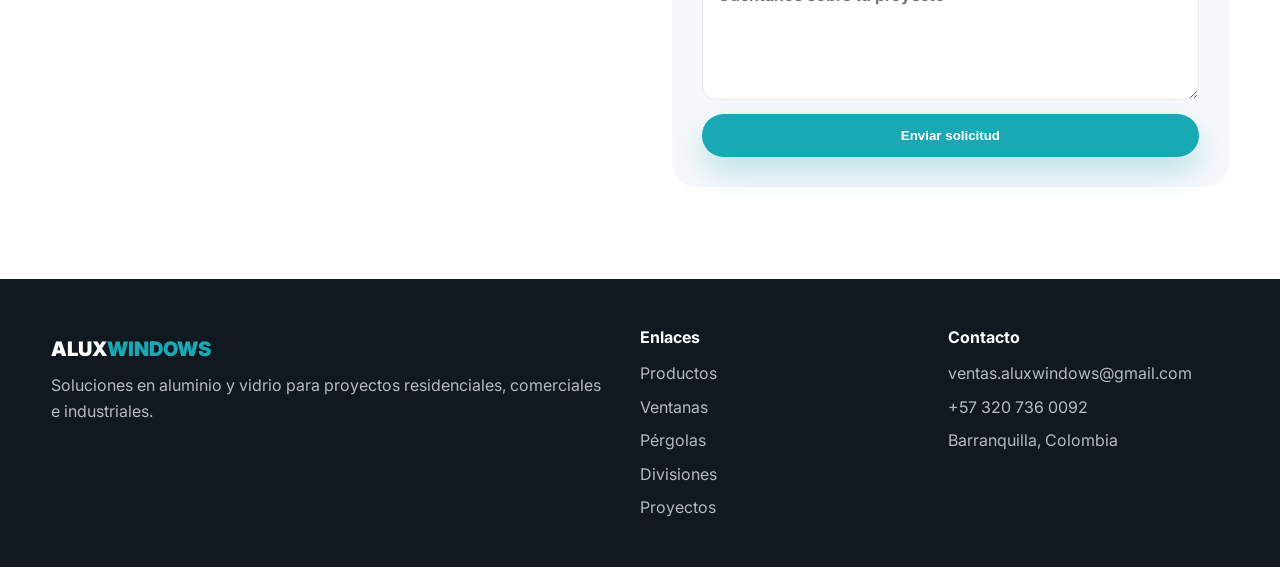
==== commit bcd77b3e: "Enlaza la portada con páginas SEO de servicios" ====
--- a/index.html
+++ b/index.html
@@ -89,14 +89,14 @@
 
       <div class="product-grid">
         <article class="product-card"><div class="icon">▧</div><h3>Puertas en aluminio y vidrio</h3><p>Puertas de lujo, exteriores, corredizas, plegables y soluciones personalizadas.</p></article>
-        <article class="product-card"><div class="icon">◫</div><h3>Ventanas y puertas-ventana</h3><p>Sistemas corredizos, proyectantes, plegables y termoacústicos para mejorar iluminación, ventilación y confort.</p></article>
-        <article class="product-card"><div class="icon">◩</div><h3>Divisiones de baño</h3><p>Divisiones corredizas, batientes y plegables en vidrio templado con acabados modernos.</p></article>
-        <article class="product-card"><div class="icon">▤</div><h3>Fachadas y oficinas</h3><p>Fachadas en vidrio y aluminio, cerramientos comerciales y divisiones de oficina.</p></article>
-        <article class="product-card"><div class="icon">⌂</div><h3>Pérgolas y techos</h3><p>Pérgolas fijas o corredizas en aluminio, policarbonato y vidrio para terrazas, patios y zonas sociales.</p></article>
-        <article class="product-card"><div class="icon">▣</div><h3>Cerramientos y barandas</h3><p>Cerramientos en aluminio, barandas en vidrio templado y acero inoxidable para interiores y exteriores.</p></article>
-        <article class="product-card"><div class="icon">⇅</div><h3>Puertas de garaje</h3><p>Portones levadizos automáticos, corredizos y batientes con soluciones de motorización.</p></article>
-        <article class="product-card"><div class="icon">✦</div><h3>Mantenimiento</h3><p>Mantenimiento para puertas, ventanas, pérgolas, fachadas y portones para conservar funcionamiento y acabado.</p></article>
-        <article class="product-card"><div class="icon">▥</div><h3>Perfiles de aluminio</h3><p>Perfiles arquitectónicos, estructurales e industriales para diferentes sistemas y aplicaciones.</p></article>
+        <a class="product-card" href="ventanas-aluminio-barranquilla.html"><div class="icon">◫</div><h3>Ventanas y puertas-ventana</h3><p>Sistemas corredizos, proyectantes, plegables y termoacústicos para mejorar iluminación, ventilación y confort.</p><span class="text-link">Conocer más →</span></a>
+        <a class="product-card" href="divisiones-bano-vidrio-templado-barranquilla.html"><div class="icon">◩</div><h3>Divisiones de baño</h3><p>Divisiones corredizas, batientes y plegables en vidrio templado con acabados modernos.</p><span class="text-link">Conocer más →</span></a>
+        <a class="product-card" href="fachadas-vidrio-barranquilla.html"><div class="icon">▤</div><h3>Fachadas y oficinas</h3><p>Fachadas en vidrio y aluminio, cerramientos comerciales y divisiones de oficina.</p><span class="text-link">Conocer más →</span></a>
+        <a class="product-card" href="pergolas-aluminio-barranquilla.html"><div class="icon">⌂</div><h3>Pérgolas y techos</h3><p>Pérgolas fijas o corredizas en aluminio, policarbonato y vidrio para terrazas, patios y zonas sociales.</p><span class="text-link">Conocer más →</span></a>
+        <a class="product-card" href="cerramientos-aluminio-vidrio-barranquilla.html"><div class="icon">▣</div><h3>Cerramientos y barandas</h3><p>Cerramientos en aluminio, barandas en vidrio templado y acero inoxidable para interiores y exteriores.</p><span class="text-link">Conocer más →</span></a>
+        <a class="product-card" href="puertas-garaje-barranquilla.html"><div class="icon">⇅</div><h3>Puertas de garaje</h3><p>Portones levadizos automáticos, corredizos y batientes con soluciones de motorización.</p><span class="text-link">Conocer más →</span></a>
+        <a class="product-card" href="mantenimiento-aluminio-vidrio-barranquilla.html"><div class="icon">✦</div><h3>Mantenimiento</h3><p>Mantenimiento para puertas, ventanas, pérgolas, fachadas y portones para conservar funcionamiento y acabado.</p><span class="text-link">Conocer más →</span></a>
+        <a class="product-card" href="perfiles-aluminio-barranquilla.html"><div class="icon">▥</div><h3>Perfiles de aluminio</h3><p>Perfiles arquitectónicos, estructurales e industriales para diferentes sistemas y aplicaciones.</p><span class="text-link">Conocer más →</span></a>
       </div>
     </section>
 
@@ -224,7 +224,7 @@
 
   <footer class="footer">
     <div><a href="#inicio" class="logo footer-brand">ALUX<span>WINDOWS</span></a><p>Soluciones en aluminio y vidrio para proyectos residenciales, comerciales e industriales.</p></div>
-    <div><h4>Enlaces</h4><a href="#productos">Productos</a><a href="#materiales">Materiales</a><a href="#proyectos">Proyectos</a><a href="#nosotros">Nosotros</a></div>
+    <div><h4>Enlaces</h4><a href="#productos">Productos</a><a href="ventanas-aluminio-barranquilla.html">Ventanas</a><a href="pergolas-aluminio-barranquilla.html">Pérgolas</a><a href="divisiones-bano-vidrio-templado-barranquilla.html">Divisiones</a><a href="#proyectos">Proyectos</a></div>
     <div><h4>Contacto</h4><p>ventas.aluxwindows@gmail.com</p><p>+57 320 736 0092</p><p>Barranquilla, Colombia</p></div>
   </footer>
 
--- a/styles.css
+++ b/styles.css
@@ -1,36 +1,19 @@
 :root{
-  --dark:#101820;
-  --dark-2:#162331;
-  --text:#243142;
-  --muted:#6b7787;
-  --line:#e7edf3;
-  --light:#f6f8fb;
-  --white:#ffffff;
-  --accent:#18a9b5;
-  --accent-2:#d7a447;
-  --shadow:0 24px 60px rgba(16,24,32,.12);
-  --radius:24px;
+  --dark:#101820;--dark-2:#162331;--text:#243142;--muted:#6b7787;--line:#e7edf3;--light:#f6f8fb;--white:#fff;--accent:#18a9b5;--accent-2:#d7a447;--shadow:0 24px 60px rgba(16,24,32,.12);--radius:24px
 }
-*{box-sizing:border-box;margin:0;padding:0}
-html{scroll-behavior:smooth}
-body{font-family:Inter,system-ui,sans-serif;color:var(--text);background:var(--white);line-height:1.6}
-a{text-decoration:none;color:inherit}
+*{box-sizing:border-box;margin:0;padding:0} html{scroll-behavior:smooth} body{font-family:Inter,system-ui,sans-serif;color:var(--text);background:var(--white);line-height:1.6} a{text-decoration:none;color:inherit}
 .site-header{min-height:100vh;background:linear-gradient(120deg,rgba(16,24,32,.94),rgba(22,35,49,.78)),url('https://images.unsplash.com/photo-1494526585095-c41746248156?q=80&w=1600&auto=format&fit=crop');background-size:cover;background-position:center;color:var(--white)}
-.navbar{width:min(1180px,92%);margin:auto;display:flex;align-items:center;justify-content:space-between;padding:26px 0;position:relative;z-index:5}
-.logo{display:flex;align-items:center}.logo img{height:42px;width:auto;display:block}.logo span{color:var(--accent)}
-.nav-links{display:flex;gap:28px;align-items:center}.nav-links a{font-weight:600;color:rgba(255,255,255,.86)}.nav-links a:hover{color:var(--accent)}
-.menu-btn{display:none;border:0;background:rgba(255,255,255,.1);color:white;border-radius:12px;padding:10px 13px;font-size:1.3rem}
-.hero{width:min(1180px,92%);margin:auto;display:grid;grid-template-columns:1.1fr .9fr;gap:40px;align-items:center;padding:100px 0 120px}
-.eyebrow{color:var(--accent-2);font-weight:800;text-transform:uppercase;letter-spacing:.14em;font-size:.78rem;margin-bottom:16px}
-h1{font-size:clamp(2.6rem,6vw,5.6rem);line-height:.98;letter-spacing:-.06em;max-width:850px}.hero-text{max-width:650px;font-size:1.15rem;color:rgba(255,255,255,.78);margin:26px 0}
-.hero-actions{display:flex;gap:14px;flex-wrap:wrap}.btn{display:inline-flex;justify-content:center;align-items:center;border-radius:999px;padding:14px 22px;font-weight:800;transition:.25s}.primary{background:var(--accent);color:white;box-shadow:0 15px 30px rgba(24,169,181,.25)}.primary:hover{transform:translateY(-2px);filter:brightness(1.05)}.secondary{border:1px solid rgba(255,255,255,.3);color:white}.secondary:hover{background:rgba(255,255,255,.1)}
+.navbar{width:min(1180px,92%);margin:auto;display:flex;align-items:center;justify-content:space-between;padding:26px 0;position:relative;z-index:5}.logo{display:flex;align-items:center}.logo img{height:44px;width:auto;display:block}.logo span{color:var(--accent)}.nav-links{display:flex;gap:28px;align-items:center}.nav-links a{font-weight:600;color:rgba(255,255,255,.86)}.nav-links a:hover{color:var(--accent)}.menu-btn{display:none;border:0;background:rgba(255,255,255,.1);color:white;border-radius:12px;padding:10px 13px;font-size:1.3rem}
+.hero{width:min(1180px,92%);margin:auto;display:grid;grid-template-columns:1.1fr .9fr;gap:40px;align-items:center;padding:92px 0 120px}.eyebrow{color:var(--accent-2);font-weight:800;text-transform:uppercase;letter-spacing:.14em;font-size:.78rem;margin-bottom:16px}h1{font-size:clamp(2.7rem,6vw,5.6rem);line-height:.98;letter-spacing:-.06em;max-width:850px}.hero-text{max-width:680px;font-size:1.15rem;color:rgba(255,255,255,.8);margin:26px 0}.hero-actions{display:flex;gap:14px;flex-wrap:wrap}.hero-points{display:flex;gap:10px;flex-wrap:wrap;margin-top:24px}.hero-points span{font-size:.86rem;padding:8px 12px;border:1px solid rgba(255,255,255,.18);border-radius:999px;color:rgba(255,255,255,.8)}
+.btn{display:inline-flex;justify-content:center;align-items:center;border:0;border-radius:999px;padding:14px 22px;font-weight:800;transition:.25s;cursor:pointer}.primary{background:var(--accent);color:white;box-shadow:0 15px 30px rgba(24,169,181,.25)}.primary:hover{transform:translateY(-2px);filter:brightness(1.05)}.secondary{border:1px solid rgba(255,255,255,.3);color:white}.secondary:hover{background:rgba(255,255,255,.1)}
 .hero-card{display:flex;justify-content:flex-end}.glass-panel{width:min(360px,100%);min-height:430px;border-radius:36px;border:1px solid rgba(255,255,255,.25);background:linear-gradient(180deg,rgba(255,255,255,.2),rgba(255,255,255,.06));backdrop-filter:blur(12px);display:flex;flex-direction:column;justify-content:end;padding:32px;box-shadow:var(--shadow)}.glass-panel span{font-size:5rem;font-weight:900;color:var(--accent)}.glass-panel p{font-size:1.2rem;color:rgba(255,255,255,.88)}
 .section{width:min(1180px,92%);margin:auto;padding:92px 0}.trust{margin-top:-58px;background:white;border-radius:var(--radius);box-shadow:var(--shadow);padding:30px 34px;display:flex;justify-content:space-between;gap:22px;align-items:center}.trust p{color:var(--muted);margin-top:4px}.text-link{color:var(--accent);font-weight:800;white-space:nowrap}.section-label{color:var(--accent);font-weight:900;text-transform:uppercase;letter-spacing:.14em;font-size:.78rem;margin-bottom:14px}.two-columns,.section-heading,.contact{display:grid;grid-template-columns:1fr 1fr;gap:64px;align-items:start}h2{font-size:clamp(2rem,4vw,3.6rem);line-height:1.05;letter-spacing:-.05em;color:var(--dark)}.about p,.section-heading p,.contact-info p{color:var(--muted);margin-bottom:16px}
-.products,.process,.pergolas-section{border-top:1px solid var(--line)}.product-grid{display:grid;grid-template-columns:repeat(3,1fr);gap:22px;margin-top:42px}.product-card{padding:30px;border:1px solid var(--line);border-radius:var(--radius);background:white;transition:.25s}.product-card:hover{transform:translateY(-5px);box-shadow:var(--shadow)}.icon{width:54px;height:54px;border-radius:16px;background:var(--light);display:grid;place-items:center;color:var(--accent);font-size:1.6rem;margin-bottom:22px}.product-card h3,.steps h3,.pergolas-card h3{color:var(--dark);margin-bottom:10px}.product-card p,.steps p,.pergolas-card p{color:var(--muted)}
-.pergolas-intro{display:grid;grid-template-columns:1.2fr .8fr;gap:30px;align-items:center;margin-bottom:32px}.pergolas-intro h2{margin-bottom:14px}.pergolas-highlight{background:var(--dark);color:white;border-radius:var(--radius);padding:28px;box-shadow:var(--shadow)}.pergolas-highlight span{display:block;font-size:2rem;color:var(--accent-2);margin-bottom:10px}.pergolas-grid{display:grid;grid-template-columns:repeat(2,1fr);gap:22px}.pergolas-card{padding:28px;border:1px solid var(--line);border-radius:var(--radius);background:linear-gradient(145deg,var(--white),var(--light));box-shadow:0 10px 30px rgba(16,24,32,.04)}
+.products,.process,.pergolas-section,.materials,.about{border-top:1px solid var(--line)}.product-grid{display:grid;grid-template-columns:repeat(3,1fr);gap:22px;margin-top:42px}.product-card{padding:30px;border:1px solid var(--line);border-radius:var(--radius);background:white;transition:.25s}.product-card:hover{transform:translateY(-5px);box-shadow:var(--shadow)}.icon{width:54px;height:54px;border-radius:16px;background:var(--light);display:grid;place-items:center;color:var(--accent);font-size:1.6rem;margin-bottom:22px}.product-card h3,.steps h3,.pergolas-card h3,.material-card h3{color:var(--dark);margin-bottom:10px}.product-card p,.steps p,.pergolas-card p,.material-card p{color:var(--muted)}
+.materials-grid{display:grid;grid-template-columns:repeat(4,1fr);gap:18px;margin-top:38px}.material-card{padding:26px;border-radius:var(--radius);background:var(--light);border:1px solid var(--line)}.material-card>span{display:inline-block;color:var(--accent-2);font-weight:900;margin-bottom:18px}.spec-strip{margin-top:24px;background:var(--dark);color:white;border-radius:20px;padding:20px 24px;display:flex;gap:14px;align-items:center;flex-wrap:wrap}.spec-strip strong{margin-right:auto}.spec-strip span{background:rgba(255,255,255,.08);padding:7px 11px;border-radius:999px;color:rgba(255,255,255,.82)}
+.pergolas-intro{display:grid;grid-template-columns:1.2fr .8fr;gap:30px;align-items:center;margin-bottom:32px}.pergolas-intro h2{margin-bottom:14px}.pergolas-intro p{color:var(--muted);margin-bottom:20px}.pergolas-highlight{background:var(--dark);color:white;border-radius:var(--radius);padding:28px;box-shadow:var(--shadow)}.pergolas-highlight span{display:block;font-size:2rem;color:var(--accent-2);margin-bottom:10px}.pergolas-grid{display:grid;grid-template-columns:repeat(2,1fr);gap:22px}.pergolas-card{padding:28px;border:1px solid var(--line);border-radius:var(--radius);background:linear-gradient(145deg,var(--white),var(--light))}
 .process{background:var(--light);width:100%;max-width:none;padding-left:4%;padding-right:4%}.process>.section-label,.process>h2,.steps{width:min(1180px,100%);margin-left:auto;margin-right:auto}.steps{display:grid;grid-template-columns:repeat(4,1fr);gap:18px;margin-top:36px}.steps div{background:white;border-radius:var(--radius);padding:26px;border:1px solid var(--line)}.steps span{color:var(--accent-2);font-weight:900;font-size:1.4rem}
-.project-gallery{display:grid;grid-template-columns:repeat(3,1fr);gap:22px;margin-top:36px}.project-card{min-height:260px;border-radius:var(--radius);background:linear-gradient(180deg,rgba(16,24,32,.05),rgba(16,24,32,.75)),url('https://images.unsplash.com/photo-1600607688969-a5bfcd646154?q=80&w=900&auto=format&fit=crop');background-size:cover;background-position:center;display:flex;align-items:end;padding:24px;color:white;font-size:1.25rem;font-weight:900}.project-card:nth-child(2){background-image:linear-gradient(180deg,rgba(16,24,32,.05),rgba(16,24,32,.75)),url('https://images.unsplash.com/photo-1600566753190-17f0baa2a6c3?q=80&w=900&auto=format&fit=crop')}.project-card:nth-child(3){background-image:linear-gradient(180deg,rgba(16,24,32,.05),rgba(16,24,32,.75)),url('https://images.unsplash.com/photo-1486406146926-c627a92ad1ab?q=80&w=900&auto=format&fit=crop')}
-.cta{width:min(1180px,92%);margin:40px auto 0;background:var(--dark);color:white;border-radius:36px;padding:52px;display:flex;justify-content:space-between;gap:28px;align-items:center}.cta h2{color:white}.cta p:not(.eyebrow){color:rgba(255,255,255,.7);max-width:620px}
-.contact ul{list-style:none;margin-top:22px}.contact li{margin-bottom:10px}.contact-form{background:var(--light);padding:30px;border-radius:var(--radius);display:grid;gap:14px}.contact-form label{display:grid;gap:7px;font-weight:700;color:var(--dark)}input,select,textarea{width:100%;border:1px solid var(--line);border-radius:14px;padding:14px 15px;font:inherit;background:white;color:var(--text)}textarea{resize:vertical}
-.footer{background:var(--dark);color:white;padding:46px 4%;display:grid;grid-template-columns:2fr 1fr 1fr;gap:28px}.footer p,.footer a{color:rgba(255,255,255,.7);display:block;margin-top:8px}.footer h4{margin-bottom:10px}.whatsapp{position:fixed;right:18px;bottom:18px;background:#25d366;color:white;font-weight:900;padding:14px 18px;border-radius:999px;box-shadow:0 16px 35px rgba(0,0,0,.2);z-index:20}
-@media(max-width:850px){.menu-btn{display:block}.nav-links{position:absolute;top:76px;left:0;right:0;background:var(--dark);border-radius:18px;padding:18px;display:none;flex-direction:column;align-items:flex-start}.nav-links.active{display:flex}.hero,.two-columns,.section-heading,.contact,.pergolas-intro{grid-template-columns:1fr}.hero{padding:55px 0 100px}.hero-card{justify-content:flex-start}.trust,.cta{flex-direction:column;align-items:flex-start}.product-grid,.steps,.project-gallery,.footer,.pergolas-grid{grid-template-columns:1fr}.section{padding:64px 0}.cta{padding:34px}h1{font-size:3rem}}
+.project-gallery{display:grid;grid-template-columns:repeat(3,1fr);gap:22px;margin-top:36px}.project-card{min-height:270px;border-radius:var(--radius);background:linear-gradient(180deg,rgba(16,24,32,.06),rgba(16,24,32,.78)),url('https://images.unsplash.com/photo-1600607688969-a5bfcd646154?q=80&w=900&auto=format&fit=crop');background-size:cover;background-position:center;display:flex;align-items:end;padding:24px;color:white;font-size:1.25rem;font-weight:900}.project-card:nth-child(2){background-image:linear-gradient(180deg,rgba(16,24,32,.06),rgba(16,24,32,.78)),url('https://images.unsplash.com/photo-1600566753190-17f0baa2a6c3?q=80&w=900&auto=format&fit=crop')}.project-card:nth-child(3){background-image:linear-gradient(180deg,rgba(16,24,32,.06),rgba(16,24,32,.78)),url('https://images.unsplash.com/photo-1486406146926-c627a92ad1ab?q=80&w=900&auto=format&fit=crop')}.project-proof{display:grid;grid-template-columns:repeat(3,1fr);gap:16px;margin-top:22px}.project-proof div{border:1px solid var(--line);border-radius:18px;padding:18px}.project-proof strong{display:block;font-size:1.4rem;color:var(--dark)}.project-proof span{color:var(--muted);font-size:.92rem}
+.values{display:flex;gap:9px;flex-wrap:wrap;margin-top:20px}.values span{background:var(--light);border:1px solid var(--line);border-radius:999px;padding:7px 11px;font-size:.86rem}
+.cta{width:min(1180px,92%);margin:40px auto 0;background:var(--dark);color:white;border-radius:36px;padding:52px;display:flex;justify-content:space-between;gap:28px;align-items:center}.cta h2{color:white}.cta p:not(.eyebrow){color:rgba(255,255,255,.7);max-width:620px}.contact ul{list-style:none;margin-top:22px}.contact li{margin-bottom:10px}.contact-form{background:var(--light);padding:30px;border-radius:var(--radius);display:grid;gap:14px}.contact-form label{display:grid;gap:7px;font-weight:700;color:var(--dark)}input,select,textarea{width:100%;border:1px solid var(--line);border-radius:14px;padding:14px 15px;font:inherit;background:white;color:var(--text)}textarea{resize:vertical}
+.footer{background:var(--dark);color:white;padding:46px 4%;display:grid;grid-template-columns:2fr 1fr 1fr;gap:28px}.footer p,.footer a{color:rgba(255,255,255,.7);display:block;margin-top:8px}.footer h4{margin-bottom:10px}.footer-brand{font-weight:900;font-size:1.25rem;color:white!important}.whatsapp{position:fixed;right:18px;bottom:18px;background:#25d366;color:white;font-weight:900;padding:14px 18px;border-radius:999px;box-shadow:0 16px 35px rgba(0,0,0,.2);z-index:20}
+@media(max-width:900px){.menu-btn{display:block}.nav-links{position:absolute;top:76px;left:0;right:0;background:var(--dark);border-radius:18px;padding:18px;display:none;flex-direction:column;align-items:flex-start}.nav-links.active{display:flex}.hero,.two-columns,.section-heading,.contact,.pergolas-intro{grid-template-columns:1fr}.hero{padding:55px 0 100px}.hero-card{justify-content:flex-start}.trust,.cta{flex-direction:column;align-items:flex-start}.product-grid,.steps,.project-gallery,.footer,.pergolas-grid,.materials-grid,.project-proof{grid-template-columns:1fr}.section{padding:64px 0}.cta{padding:34px}h1{font-size:3rem}}
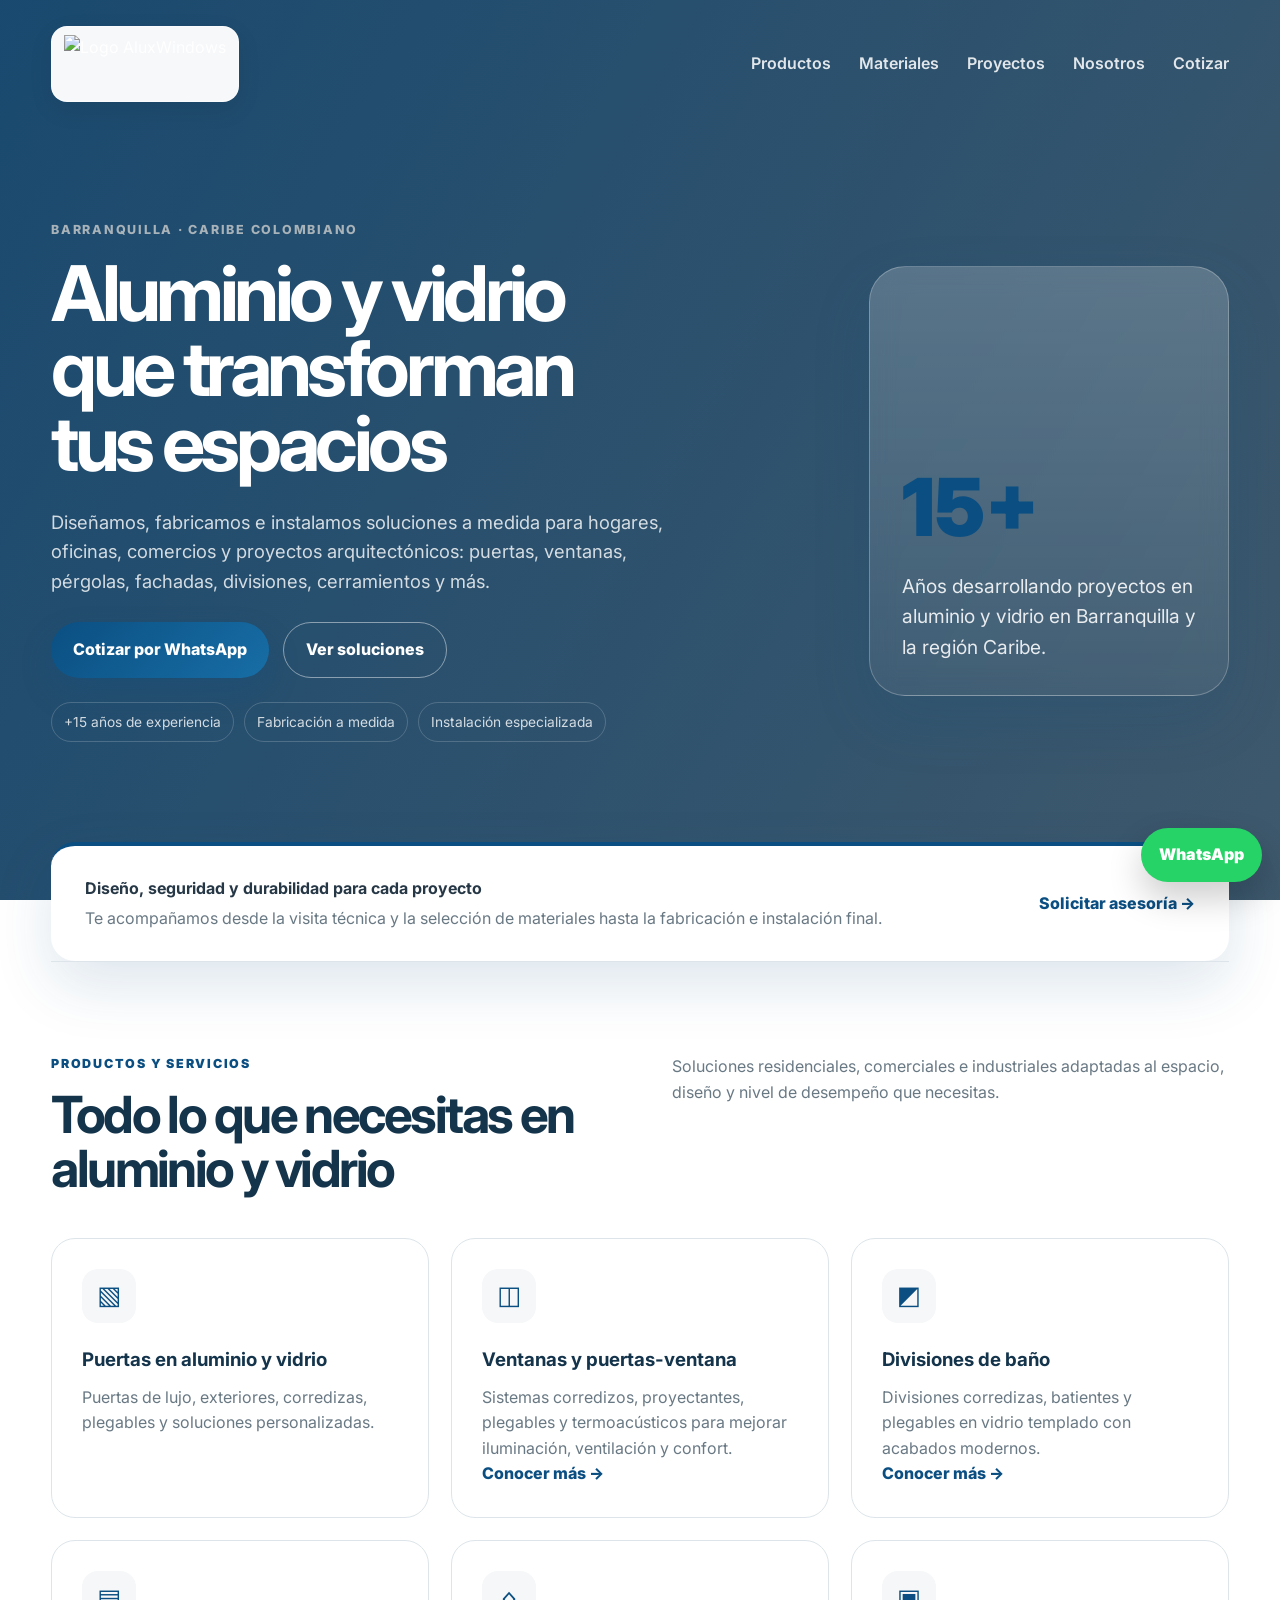
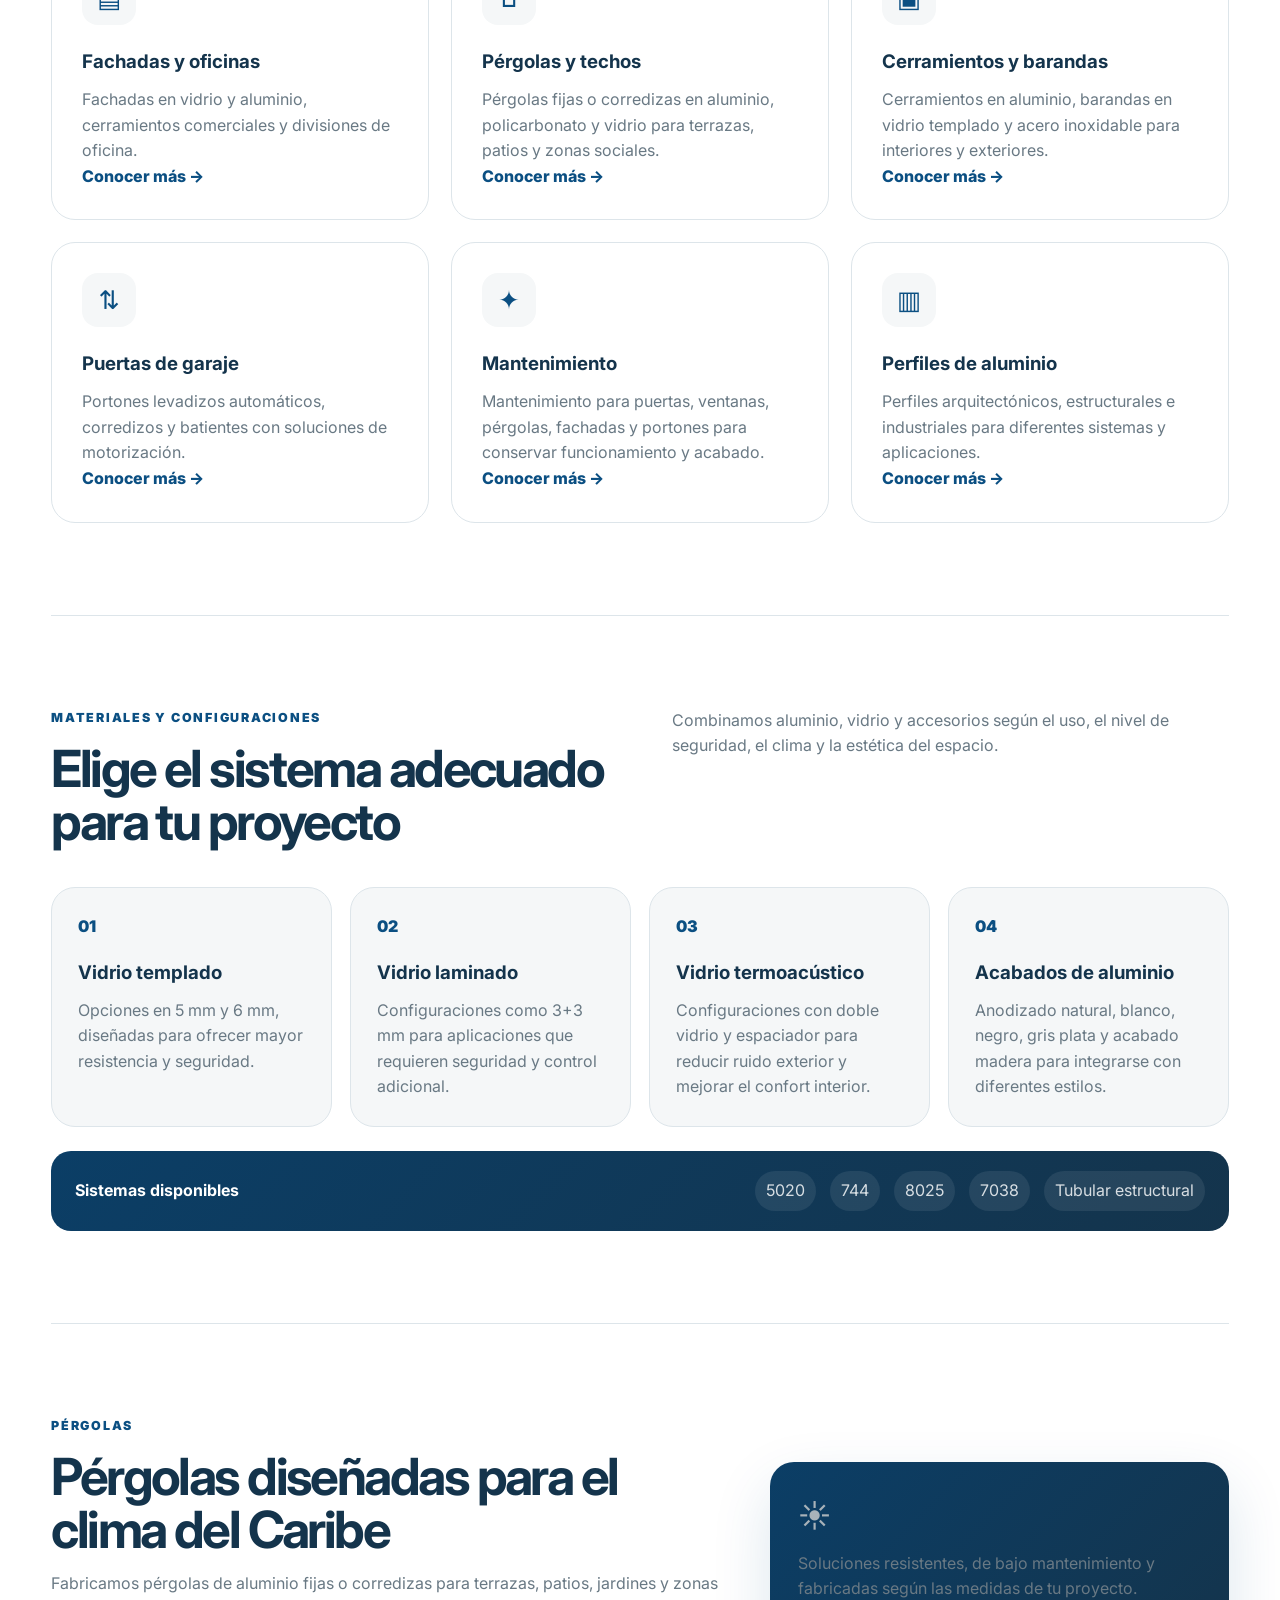
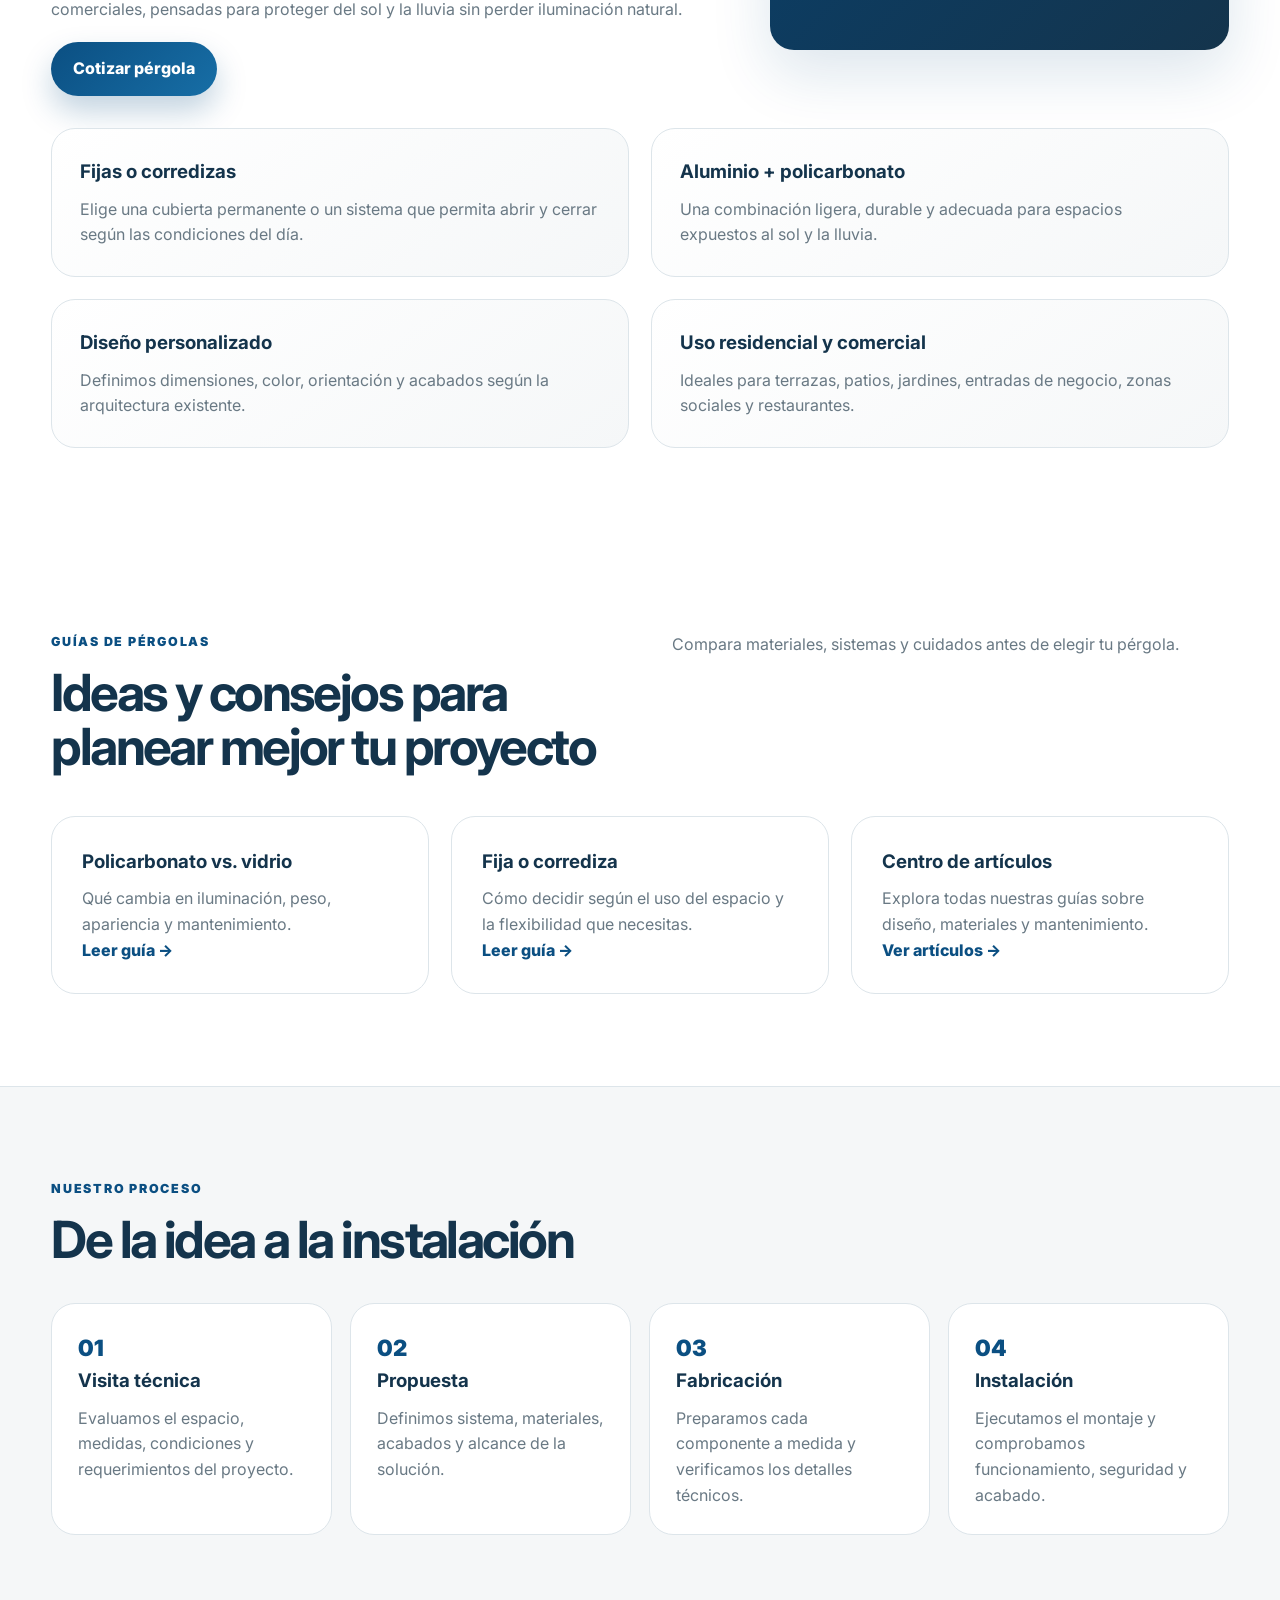
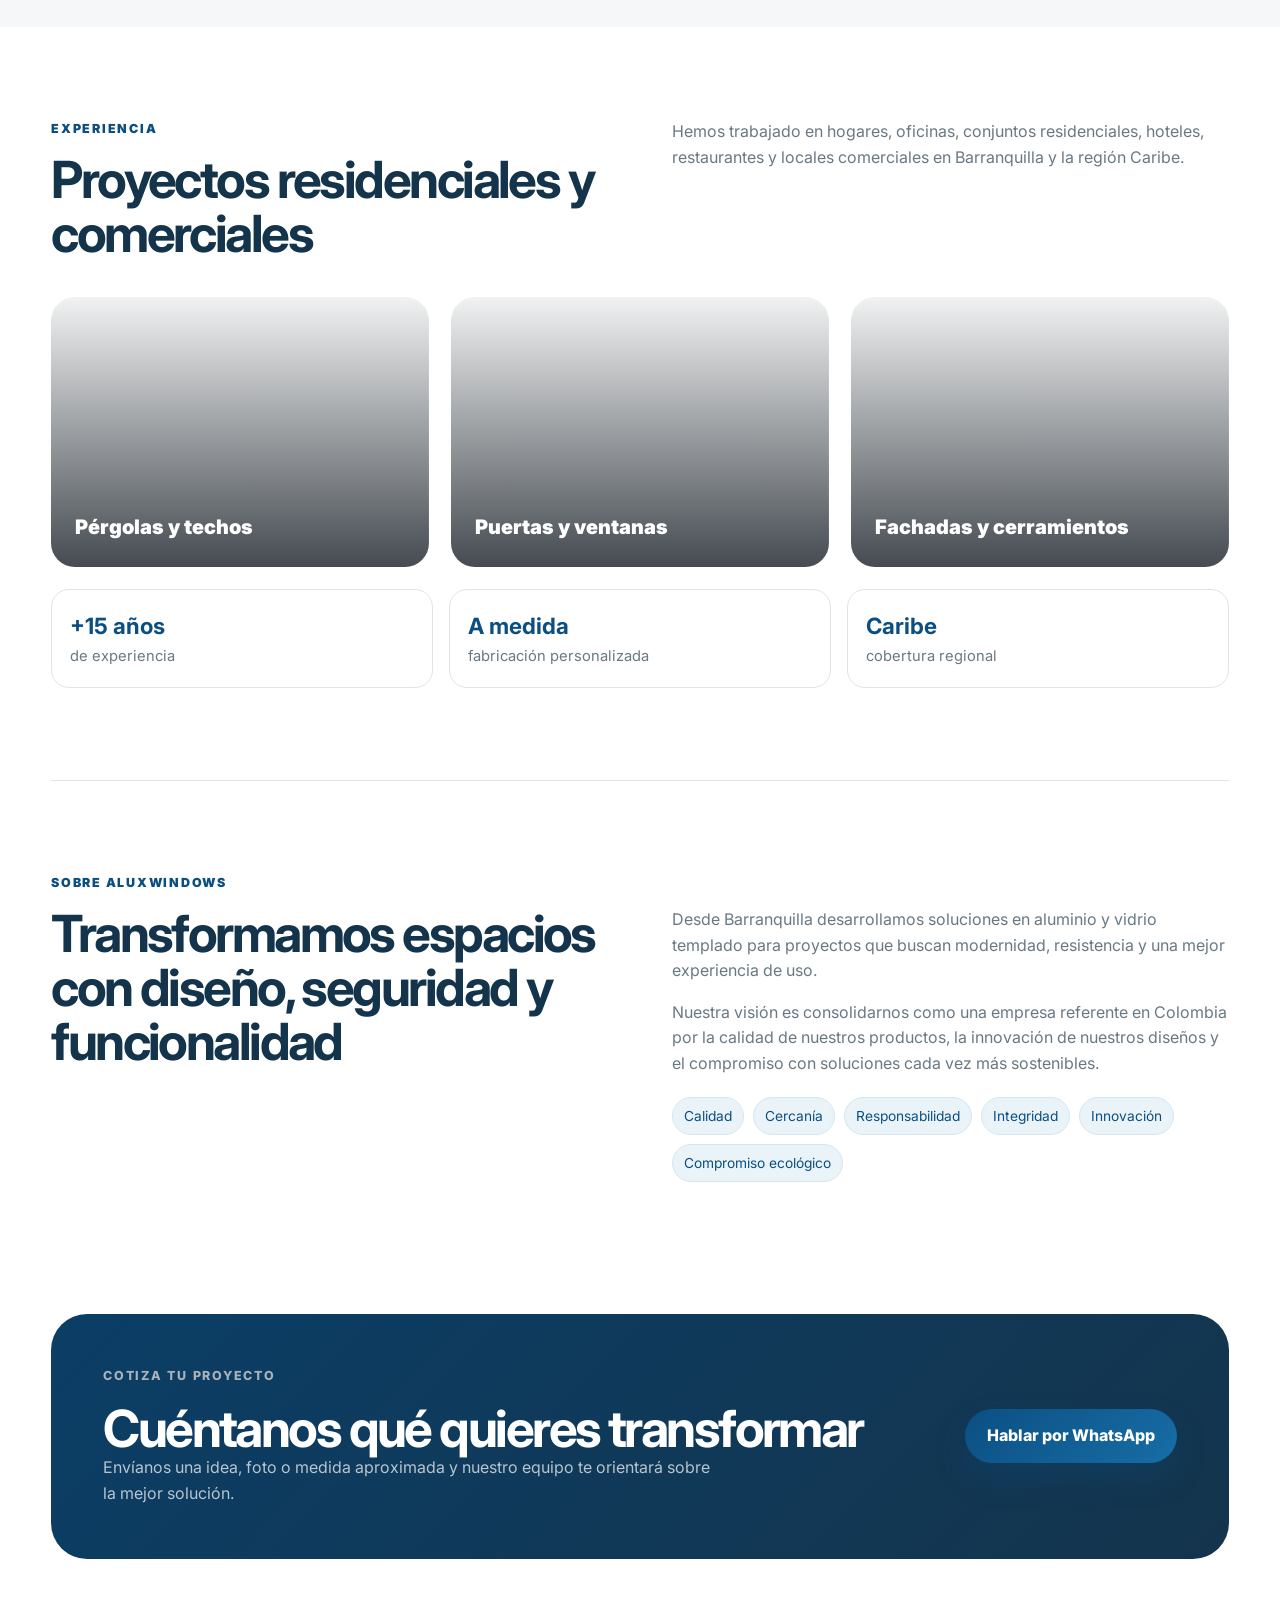
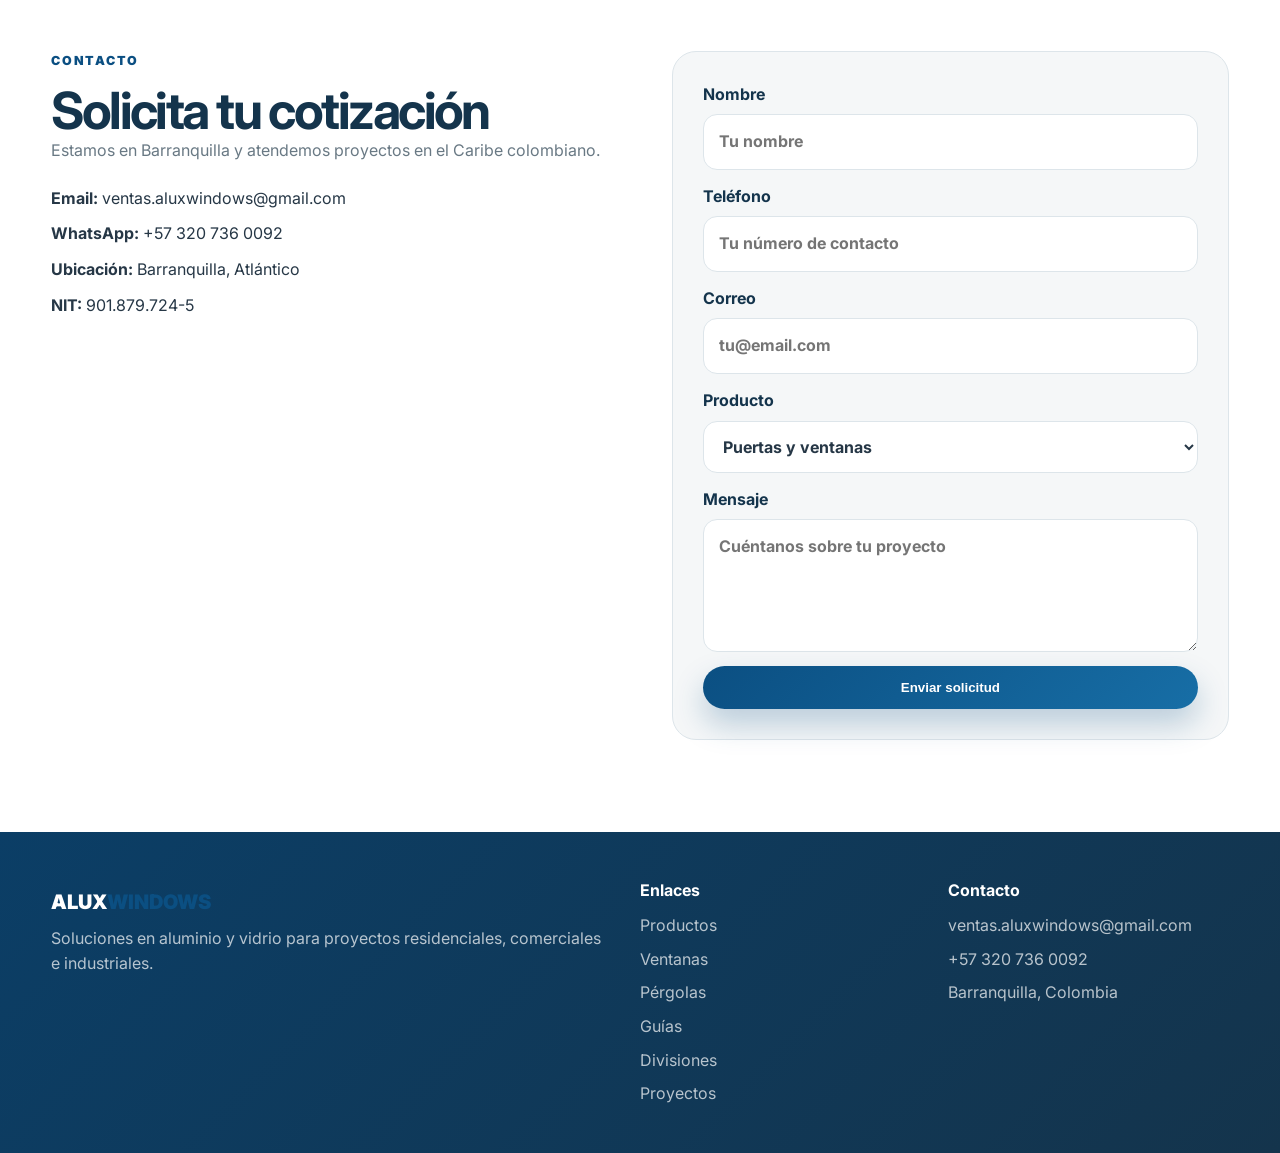
==== commit 03c3ce9a: "Agrega guías de pérgolas y enlaces internos desde portada" ====
--- a/index.html
+++ b/index.html
@@ -150,7 +150,7 @@
       </div>
     </section>
 
-    <section class="section process">
+    <section class="section"><div class="section-heading"><div><div class="section-label">Guías de pérgolas</div><h2>Ideas y consejos para planear mejor tu proyecto</h2></div><p>Compara materiales, sistemas y cuidados antes de elegir tu pérgola.</p></div><div class="product-grid"><a class="product-card" href="pergola-policarbonato-vs-vidrio.html"><h3>Policarbonato vs. vidrio</h3><p>Qué cambia en iluminación, peso, apariencia y mantenimiento.</p><span class="text-link">Leer guía →</span></a><a class="product-card" href="pergola-fija-vs-corrediza.html"><h3>Fija o corrediza</h3><p>Cómo decidir según el uso del espacio y la flexibilidad que necesitas.</p><span class="text-link">Leer guía →</span></a><a class="product-card" href="articulos-pergolas.html"><h3>Centro de artículos</h3><p>Explora todas nuestras guías sobre diseño, materiales y mantenimiento.</p><span class="text-link">Ver artículos →</span></a></div></section><section class="section process">
       <div class="section-label">Nuestro proceso</div>
       <h2>De la idea a la instalación</h2>
       <div class="steps">
@@ -224,7 +224,7 @@
 
   <footer class="footer">
     <div><a href="#inicio" class="logo footer-brand">ALUX<span>WINDOWS</span></a><p>Soluciones en aluminio y vidrio para proyectos residenciales, comerciales e industriales.</p></div>
-    <div><h4>Enlaces</h4><a href="#productos">Productos</a><a href="ventanas-aluminio-barranquilla.html">Ventanas</a><a href="pergolas-aluminio-barranquilla.html">Pérgolas</a><a href="divisiones-bano-vidrio-templado-barranquilla.html">Divisiones</a><a href="#proyectos">Proyectos</a></div>
+    <div><h4>Enlaces</h4><a href="#productos">Productos</a><a href="ventanas-aluminio-barranquilla.html">Ventanas</a><a href="pergolas-aluminio-barranquilla.html">Pérgolas</a><a href="articulos-pergolas.html">Guías</a><a href="divisiones-bano-vidrio-templado-barranquilla.html">Divisiones</a><a href="#proyectos">Proyectos</a></div>
     <div><h4>Contacto</h4><p>ventas.aluxwindows@gmail.com</p><p>+57 320 736 0092</p><p>Barranquilla, Colombia</p></div>
   </footer>
 
--- a/styles.css
+++ b/styles.css
@@ -1,19 +1,89 @@
 :root{
-  --dark:#101820;--dark-2:#162331;--text:#243142;--muted:#6b7787;--line:#e7edf3;--light:#f6f8fb;--white:#fff;--accent:#18a9b5;--accent-2:#d7a447;--shadow:0 24px 60px rgba(16,24,32,.12);--radius:24px
+  --brand:#0B4F82;
+  --brand-2:#176EA6;
+  --brand-soft:#EAF3F8;
+  --dark:#14344C;
+  --dark-2:#0B3E66;
+  --text:#263746;
+  --muted:#697984;
+  --line:#DDE5EA;
+  --light:#F5F7F8;
+  --silver:#A8B2B9;
+  --white:#FFFFFF;
+  --accent:#0B4F82;
+  --accent-2:#A8B2B9;
+  --shadow:0 24px 60px rgba(11,79,130,.14);
+  --radius:24px
 }
 *{box-sizing:border-box;margin:0;padding:0} html{scroll-behavior:smooth} body{font-family:Inter,system-ui,sans-serif;color:var(--text);background:var(--white);line-height:1.6} a{text-decoration:none;color:inherit}
-.site-header{min-height:100vh;background:linear-gradient(120deg,rgba(16,24,32,.94),rgba(22,35,49,.78)),url('https://images.unsplash.com/photo-1494526585095-c41746248156?q=80&w=1600&auto=format&fit=crop');background-size:cover;background-position:center;color:var(--white)}
+.site-header{min-height:100vh;background:linear-gradient(120deg,rgba(11,62,102,.94),rgba(20,52,76,.82)),url('https://images.unsplash.com/photo-1494526585095-c41746248156?q=80&w=1600&auto=format&fit=crop');background-size:cover;background-position:center;color:var(--white)}
 .navbar{width:min(1180px,92%);margin:auto;display:flex;align-items:center;justify-content:space-between;padding:26px 0;position:relative;z-index:5}.logo{display:flex;align-items:center}.logo img{height:44px;width:auto;display:block}.logo span{color:var(--accent)}.nav-links{display:flex;gap:28px;align-items:center}.nav-links a{font-weight:600;color:rgba(255,255,255,.86)}.nav-links a:hover{color:var(--accent)}.menu-btn{display:none;border:0;background:rgba(255,255,255,.1);color:white;border-radius:12px;padding:10px 13px;font-size:1.3rem}
-.hero{width:min(1180px,92%);margin:auto;display:grid;grid-template-columns:1.1fr .9fr;gap:40px;align-items:center;padding:92px 0 120px}.eyebrow{color:var(--accent-2);font-weight:800;text-transform:uppercase;letter-spacing:.14em;font-size:.78rem;margin-bottom:16px}h1{font-size:clamp(2.7rem,6vw,5.6rem);line-height:.98;letter-spacing:-.06em;max-width:850px}.hero-text{max-width:680px;font-size:1.15rem;color:rgba(255,255,255,.8);margin:26px 0}.hero-actions{display:flex;gap:14px;flex-wrap:wrap}.hero-points{display:flex;gap:10px;flex-wrap:wrap;margin-top:24px}.hero-points span{font-size:.86rem;padding:8px 12px;border:1px solid rgba(255,255,255,.18);border-radius:999px;color:rgba(255,255,255,.8)}
-.btn{display:inline-flex;justify-content:center;align-items:center;border:0;border-radius:999px;padding:14px 22px;font-weight:800;transition:.25s;cursor:pointer}.primary{background:var(--accent);color:white;box-shadow:0 15px 30px rgba(24,169,181,.25)}.primary:hover{transform:translateY(-2px);filter:brightness(1.05)}.secondary{border:1px solid rgba(255,255,255,.3);color:white}.secondary:hover{background:rgba(255,255,255,.1)}
+.hero{width:min(1180px,92%);margin:auto;display:grid;grid-template-columns:1.1fr .9fr;gap:40px;align-items:center;padding:92px 0 120px}.eyebrow{color:var(--silver);font-weight:800;text-transform:uppercase;letter-spacing:.14em;font-size:.78rem;margin-bottom:16px}h1{font-size:clamp(2.7rem,6vw,5.6rem);line-height:.98;letter-spacing:-.06em;max-width:850px}.hero-text{max-width:680px;font-size:1.15rem;color:rgba(255,255,255,.8);margin:26px 0}.hero-actions{display:flex;gap:14px;flex-wrap:wrap}.hero-points{display:flex;gap:10px;flex-wrap:wrap;margin-top:24px}.hero-points span{font-size:.86rem;padding:8px 12px;border:1px solid rgba(255,255,255,.18);border-radius:999px;color:rgba(255,255,255,.8)}
+.btn{display:inline-flex;justify-content:center;align-items:center;border:0;border-radius:999px;padding:14px 22px;font-weight:800;transition:.25s;cursor:pointer}.primary{background:var(--accent);color:white;box-shadow:0 15px 30px rgba(11,79,130,.25)}.primary:hover{transform:translateY(-2px);filter:brightness(1.05)}.secondary{border:1px solid rgba(255,255,255,.3);color:white}.secondary:hover{background:rgba(255,255,255,.1)}
 .hero-card{display:flex;justify-content:flex-end}.glass-panel{width:min(360px,100%);min-height:430px;border-radius:36px;border:1px solid rgba(255,255,255,.25);background:linear-gradient(180deg,rgba(255,255,255,.2),rgba(255,255,255,.06));backdrop-filter:blur(12px);display:flex;flex-direction:column;justify-content:end;padding:32px;box-shadow:var(--shadow)}.glass-panel span{font-size:5rem;font-weight:900;color:var(--accent)}.glass-panel p{font-size:1.2rem;color:rgba(255,255,255,.88)}
 .section{width:min(1180px,92%);margin:auto;padding:92px 0}.trust{margin-top:-58px;background:white;border-radius:var(--radius);box-shadow:var(--shadow);padding:30px 34px;display:flex;justify-content:space-between;gap:22px;align-items:center}.trust p{color:var(--muted);margin-top:4px}.text-link{color:var(--accent);font-weight:800;white-space:nowrap}.section-label{color:var(--accent);font-weight:900;text-transform:uppercase;letter-spacing:.14em;font-size:.78rem;margin-bottom:14px}.two-columns,.section-heading,.contact{display:grid;grid-template-columns:1fr 1fr;gap:64px;align-items:start}h2{font-size:clamp(2rem,4vw,3.6rem);line-height:1.05;letter-spacing:-.05em;color:var(--dark)}.about p,.section-heading p,.contact-info p{color:var(--muted);margin-bottom:16px}
 .products,.process,.pergolas-section,.materials,.about{border-top:1px solid var(--line)}.product-grid{display:grid;grid-template-columns:repeat(3,1fr);gap:22px;margin-top:42px}.product-card{padding:30px;border:1px solid var(--line);border-radius:var(--radius);background:white;transition:.25s}.product-card:hover{transform:translateY(-5px);box-shadow:var(--shadow)}.icon{width:54px;height:54px;border-radius:16px;background:var(--light);display:grid;place-items:center;color:var(--accent);font-size:1.6rem;margin-bottom:22px}.product-card h3,.steps h3,.pergolas-card h3,.material-card h3{color:var(--dark);margin-bottom:10px}.product-card p,.steps p,.pergolas-card p,.material-card p{color:var(--muted)}
-.materials-grid{display:grid;grid-template-columns:repeat(4,1fr);gap:18px;margin-top:38px}.material-card{padding:26px;border-radius:var(--radius);background:var(--light);border:1px solid var(--line)}.material-card>span{display:inline-block;color:var(--accent-2);font-weight:900;margin-bottom:18px}.spec-strip{margin-top:24px;background:var(--dark);color:white;border-radius:20px;padding:20px 24px;display:flex;gap:14px;align-items:center;flex-wrap:wrap}.spec-strip strong{margin-right:auto}.spec-strip span{background:rgba(255,255,255,.08);padding:7px 11px;border-radius:999px;color:rgba(255,255,255,.82)}
-.pergolas-intro{display:grid;grid-template-columns:1.2fr .8fr;gap:30px;align-items:center;margin-bottom:32px}.pergolas-intro h2{margin-bottom:14px}.pergolas-intro p{color:var(--muted);margin-bottom:20px}.pergolas-highlight{background:var(--dark);color:white;border-radius:var(--radius);padding:28px;box-shadow:var(--shadow)}.pergolas-highlight span{display:block;font-size:2rem;color:var(--accent-2);margin-bottom:10px}.pergolas-grid{display:grid;grid-template-columns:repeat(2,1fr);gap:22px}.pergolas-card{padding:28px;border:1px solid var(--line);border-radius:var(--radius);background:linear-gradient(145deg,var(--white),var(--light))}
-.process{background:var(--light);width:100%;max-width:none;padding-left:4%;padding-right:4%}.process>.section-label,.process>h2,.steps{width:min(1180px,100%);margin-left:auto;margin-right:auto}.steps{display:grid;grid-template-columns:repeat(4,1fr);gap:18px;margin-top:36px}.steps div{background:white;border-radius:var(--radius);padding:26px;border:1px solid var(--line)}.steps span{color:var(--accent-2);font-weight:900;font-size:1.4rem}
+.materials-grid{display:grid;grid-template-columns:repeat(4,1fr);gap:18px;margin-top:38px}.material-card{padding:26px;border-radius:var(--radius);background:var(--light);border:1px solid var(--line)}.material-card>span{display:inline-block;color:var(--silver);font-weight:900;margin-bottom:18px}.spec-strip{margin-top:24px;background:var(--dark);color:white;border-radius:20px;padding:20px 24px;display:flex;gap:14px;align-items:center;flex-wrap:wrap}.spec-strip strong{margin-right:auto}.spec-strip span{background:rgba(255,255,255,.08);padding:7px 11px;border-radius:999px;color:rgba(255,255,255,.82)}
+.pergolas-intro{display:grid;grid-template-columns:1.2fr .8fr;gap:30px;align-items:center;margin-bottom:32px}.pergolas-intro h2{margin-bottom:14px}.pergolas-intro p{color:var(--muted);margin-bottom:20px}.pergolas-highlight{background:var(--dark);color:white;border-radius:var(--radius);padding:28px;box-shadow:var(--shadow)}.pergolas-highlight span{display:block;font-size:2rem;color:var(--silver);margin-bottom:10px}.pergolas-grid{display:grid;grid-template-columns:repeat(2,1fr);gap:22px}.pergolas-card{padding:28px;border:1px solid var(--line);border-radius:var(--radius);background:linear-gradient(145deg,var(--white),var(--light))}
+.process{background:var(--light);width:100%;max-width:none;padding-left:4%;padding-right:4%}.process>.section-label,.process>h2,.steps{width:min(1180px,100%);margin-left:auto;margin-right:auto}.steps{display:grid;grid-template-columns:repeat(4,1fr);gap:18px;margin-top:36px}.steps div{background:white;border-radius:var(--radius);padding:26px;border:1px solid var(--line)}.steps span{color:var(--silver);font-weight:900;font-size:1.4rem}
 .project-gallery{display:grid;grid-template-columns:repeat(3,1fr);gap:22px;margin-top:36px}.project-card{min-height:270px;border-radius:var(--radius);background:linear-gradient(180deg,rgba(16,24,32,.06),rgba(16,24,32,.78)),url('https://images.unsplash.com/photo-1600607688969-a5bfcd646154?q=80&w=900&auto=format&fit=crop');background-size:cover;background-position:center;display:flex;align-items:end;padding:24px;color:white;font-size:1.25rem;font-weight:900}.project-card:nth-child(2){background-image:linear-gradient(180deg,rgba(16,24,32,.06),rgba(16,24,32,.78)),url('https://images.unsplash.com/photo-1600566753190-17f0baa2a6c3?q=80&w=900&auto=format&fit=crop')}.project-card:nth-child(3){background-image:linear-gradient(180deg,rgba(16,24,32,.06),rgba(16,24,32,.78)),url('https://images.unsplash.com/photo-1486406146926-c627a92ad1ab?q=80&w=900&auto=format&fit=crop')}.project-proof{display:grid;grid-template-columns:repeat(3,1fr);gap:16px;margin-top:22px}.project-proof div{border:1px solid var(--line);border-radius:18px;padding:18px}.project-proof strong{display:block;font-size:1.4rem;color:var(--dark)}.project-proof span{color:var(--muted);font-size:.92rem}
 .values{display:flex;gap:9px;flex-wrap:wrap;margin-top:20px}.values span{background:var(--light);border:1px solid var(--line);border-radius:999px;padding:7px 11px;font-size:.86rem}
 .cta{width:min(1180px,92%);margin:40px auto 0;background:var(--dark);color:white;border-radius:36px;padding:52px;display:flex;justify-content:space-between;gap:28px;align-items:center}.cta h2{color:white}.cta p:not(.eyebrow){color:rgba(255,255,255,.7);max-width:620px}.contact ul{list-style:none;margin-top:22px}.contact li{margin-bottom:10px}.contact-form{background:var(--light);padding:30px;border-radius:var(--radius);display:grid;gap:14px}.contact-form label{display:grid;gap:7px;font-weight:700;color:var(--dark)}input,select,textarea{width:100%;border:1px solid var(--line);border-radius:14px;padding:14px 15px;font:inherit;background:white;color:var(--text)}textarea{resize:vertical}
 .footer{background:var(--dark);color:white;padding:46px 4%;display:grid;grid-template-columns:2fr 1fr 1fr;gap:28px}.footer p,.footer a{color:rgba(255,255,255,.7);display:block;margin-top:8px}.footer h4{margin-bottom:10px}.footer-brand{font-weight:900;font-size:1.25rem;color:white!important}.whatsapp{position:fixed;right:18px;bottom:18px;background:#25d366;color:white;font-weight:900;padding:14px 18px;border-radius:999px;box-shadow:0 16px 35px rgba(0,0,0,.2);z-index:20}
 @media(max-width:900px){.menu-btn{display:block}.nav-links{position:absolute;top:76px;left:0;right:0;background:var(--dark);border-radius:18px;padding:18px;display:none;flex-direction:column;align-items:flex-start}.nav-links.active{display:flex}.hero,.two-columns,.section-heading,.contact,.pergolas-intro{grid-template-columns:1fr}.hero{padding:55px 0 100px}.hero-card{justify-content:flex-start}.trust,.cta{flex-direction:column;align-items:flex-start}.product-grid,.steps,.project-gallery,.footer,.pergolas-grid,.materials-grid,.project-proof{grid-template-columns:1fr}.section{padding:64px 0}.cta{padding:34px}h1{font-size:3rem}}
+
+/* Identidad visual AluxWindows */
+.navbar .logo img{filter:none}
+.primary{background:linear-gradient(135deg,var(--brand),var(--brand-2))}
+.text-link,.section-label,.icon{color:var(--brand)}
+.secondary{border-color:rgba(255,255,255,.46)}
+.trust{border-top:4px solid var(--brand)}
+.product-card:hover,.material-card:hover{border-color:rgba(11,79,130,.35)}
+.material-card>span,.steps span{color:var(--brand)}
+.spec-strip,.cta,.footer,.pergolas-highlight{background:linear-gradient(135deg,var(--dark-2),var(--dark))}
+.values span{background:var(--brand-soft);border-color:#D5E7F1;color:var(--brand)}
+.project-proof strong{color:var(--brand)}
+.contact-form{border:1px solid var(--line)}
+input:focus,select:focus,textarea:focus{outline:2px solid rgba(11,79,130,.18);border-color:var(--brand)}
+
+/* Integración del logo AluxWindows */
+.navbar .logo{
+  display:inline-flex;
+  align-items:center;
+  justify-content:center;
+  padding:8px 12px;
+  border-radius:16px;
+  background:rgba(255,255,255,.96);
+  box-shadow:0 8px 24px rgba(0,0,0,.08);
+  border:1px solid rgba(255,255,255,.55);
+}
+
+.navbar .logo img{
+  height:58px;
+  width:auto;
+  max-width:220px;
+  object-fit:contain;
+  display:block;
+}
+
+.site-header .navbar .logo{
+  backdrop-filter:blur(8px);
+}
+
+.footer .logo{
+  background:transparent;
+  box-shadow:none;
+  border:0;
+  padding:0;
+}
+
+@media(max-width:900px){
+  .navbar .logo{
+    padding:6px 10px;
+    border-radius:14px;
+  }
+  .navbar .logo img{
+    height:48px;
+    max-width:180px;
+  }
+}
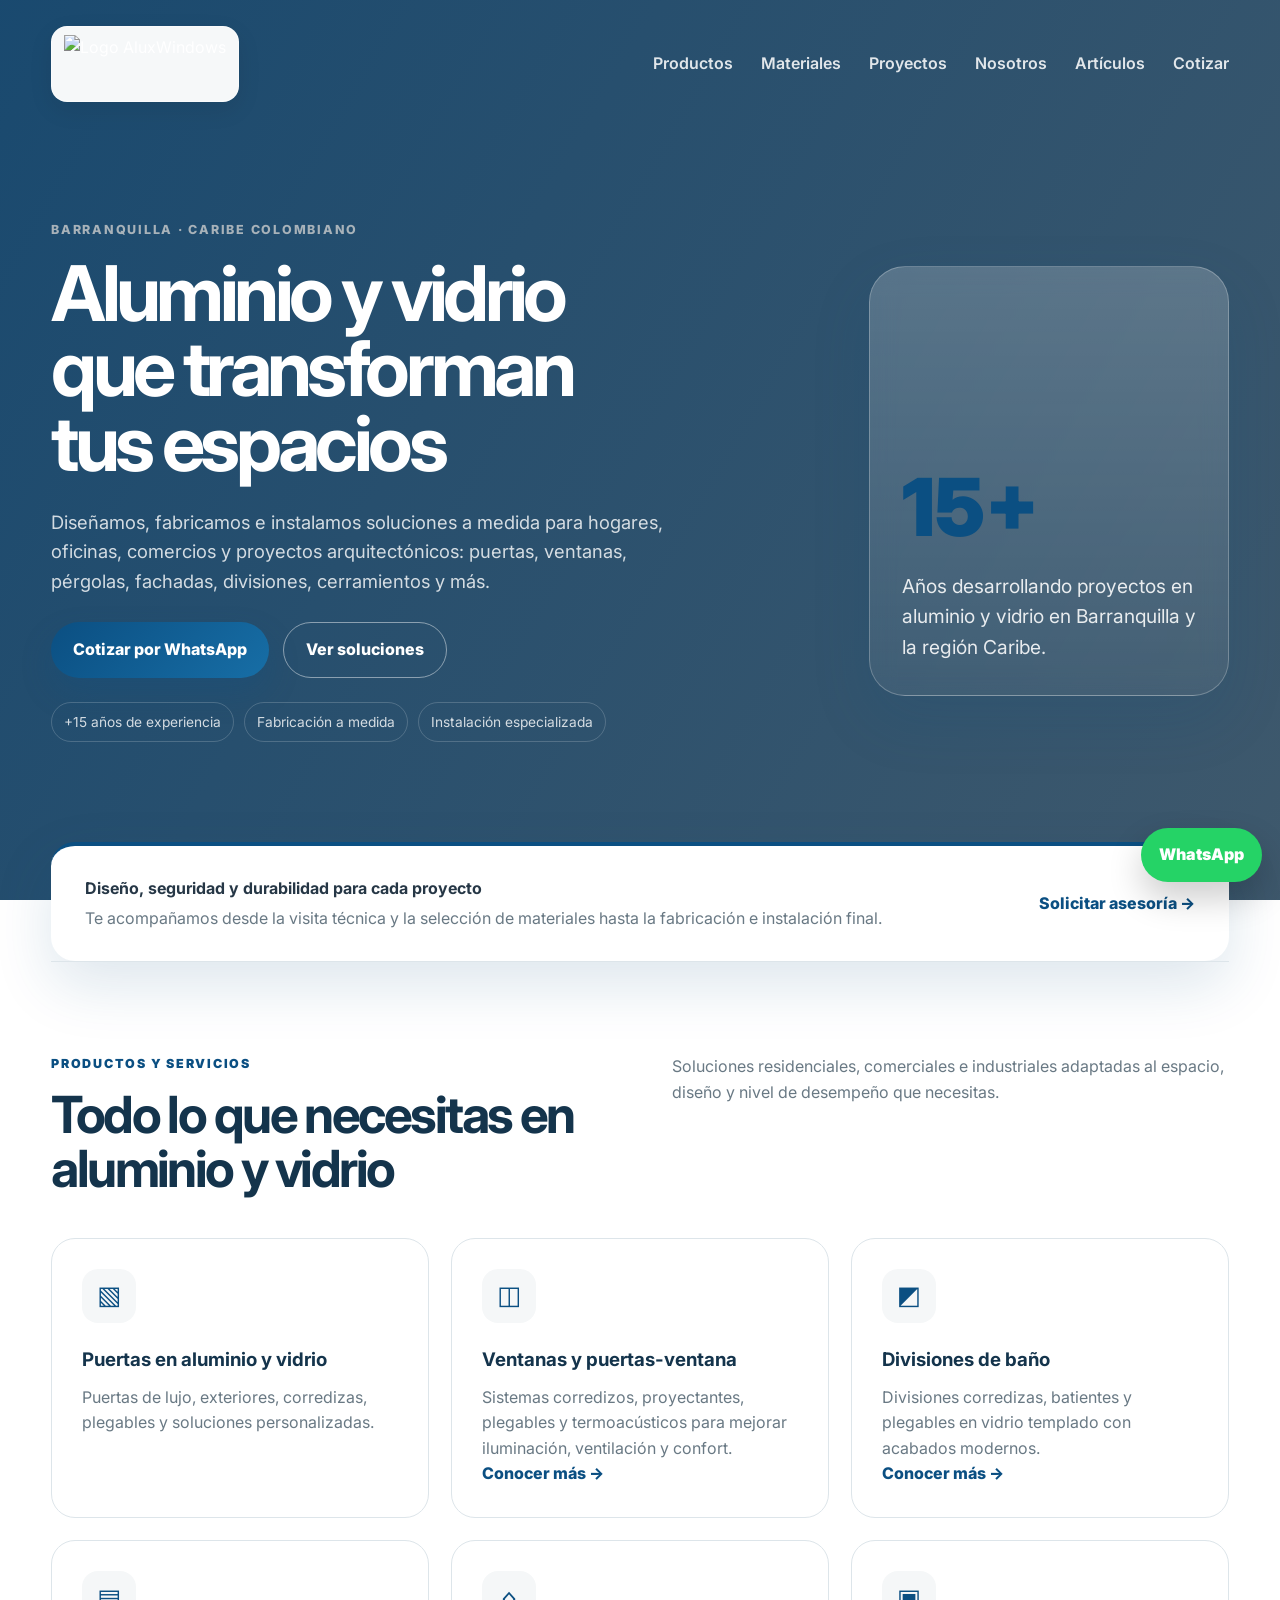
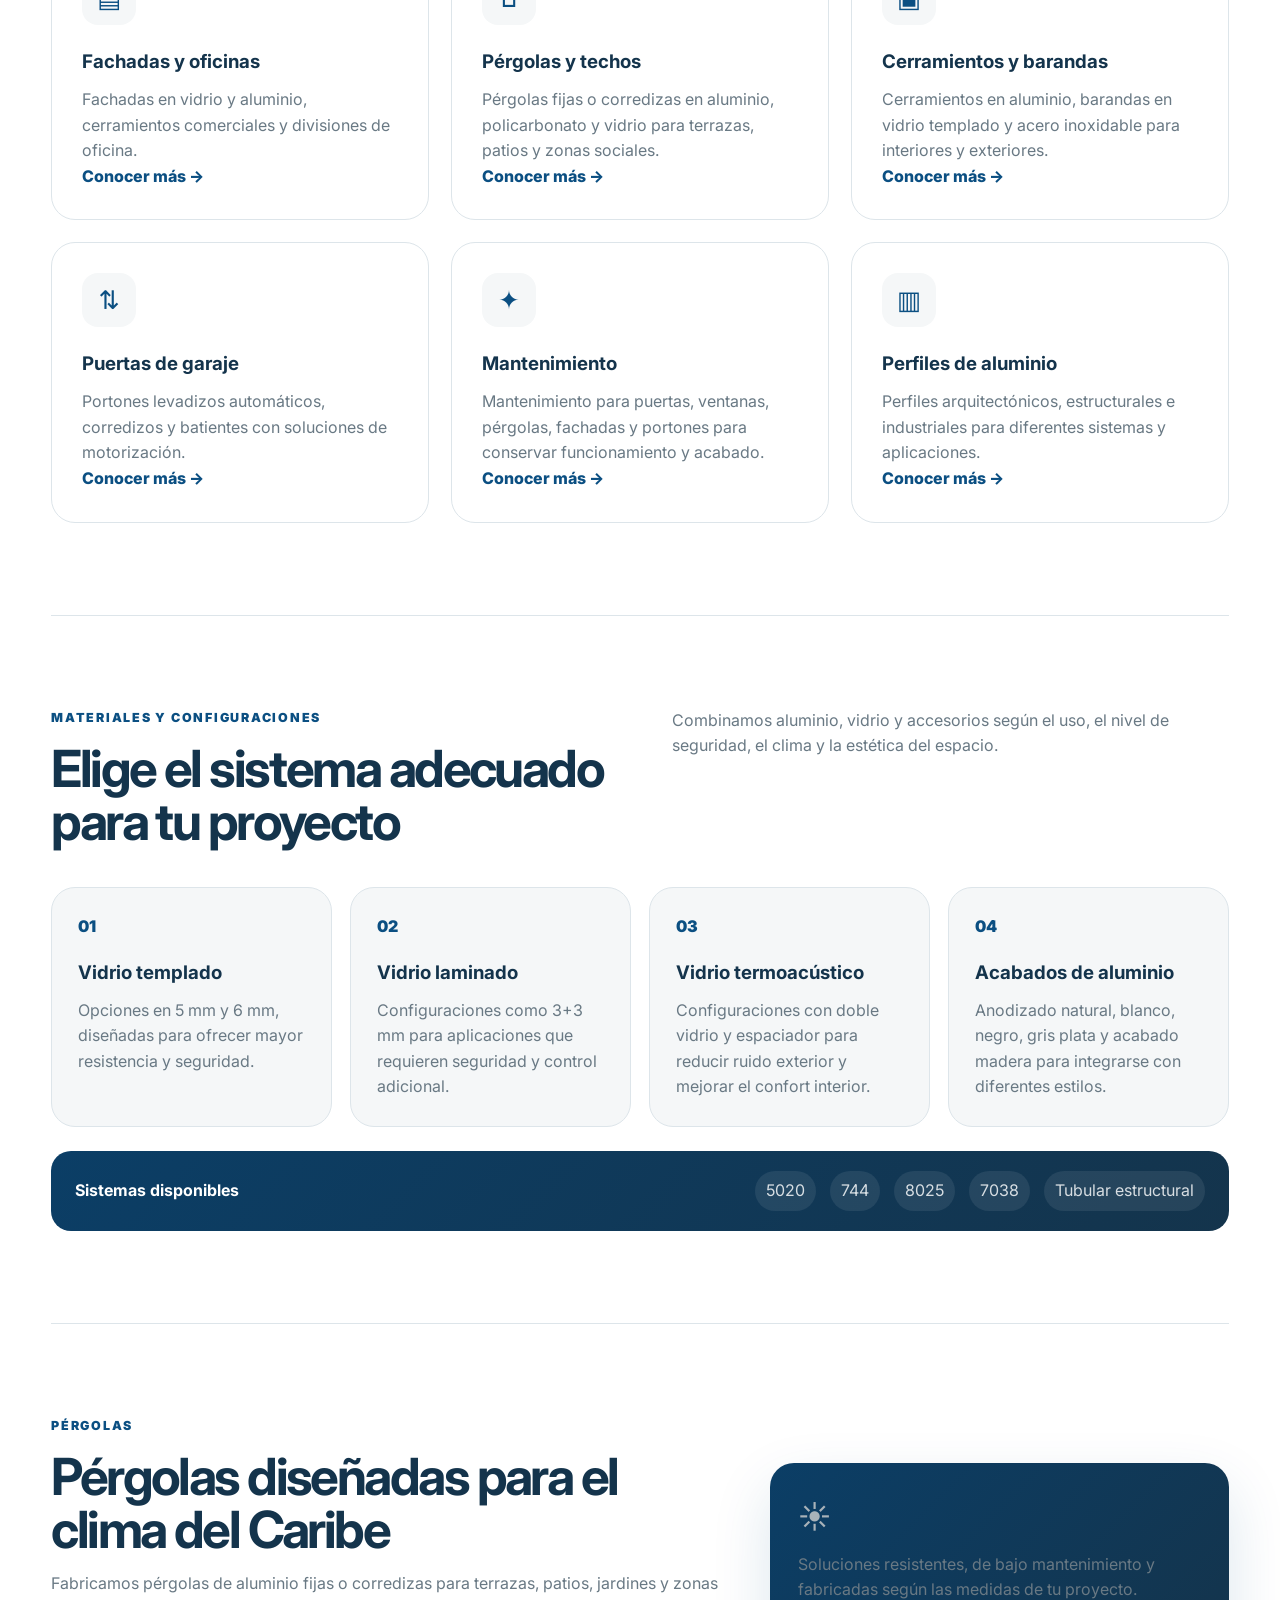
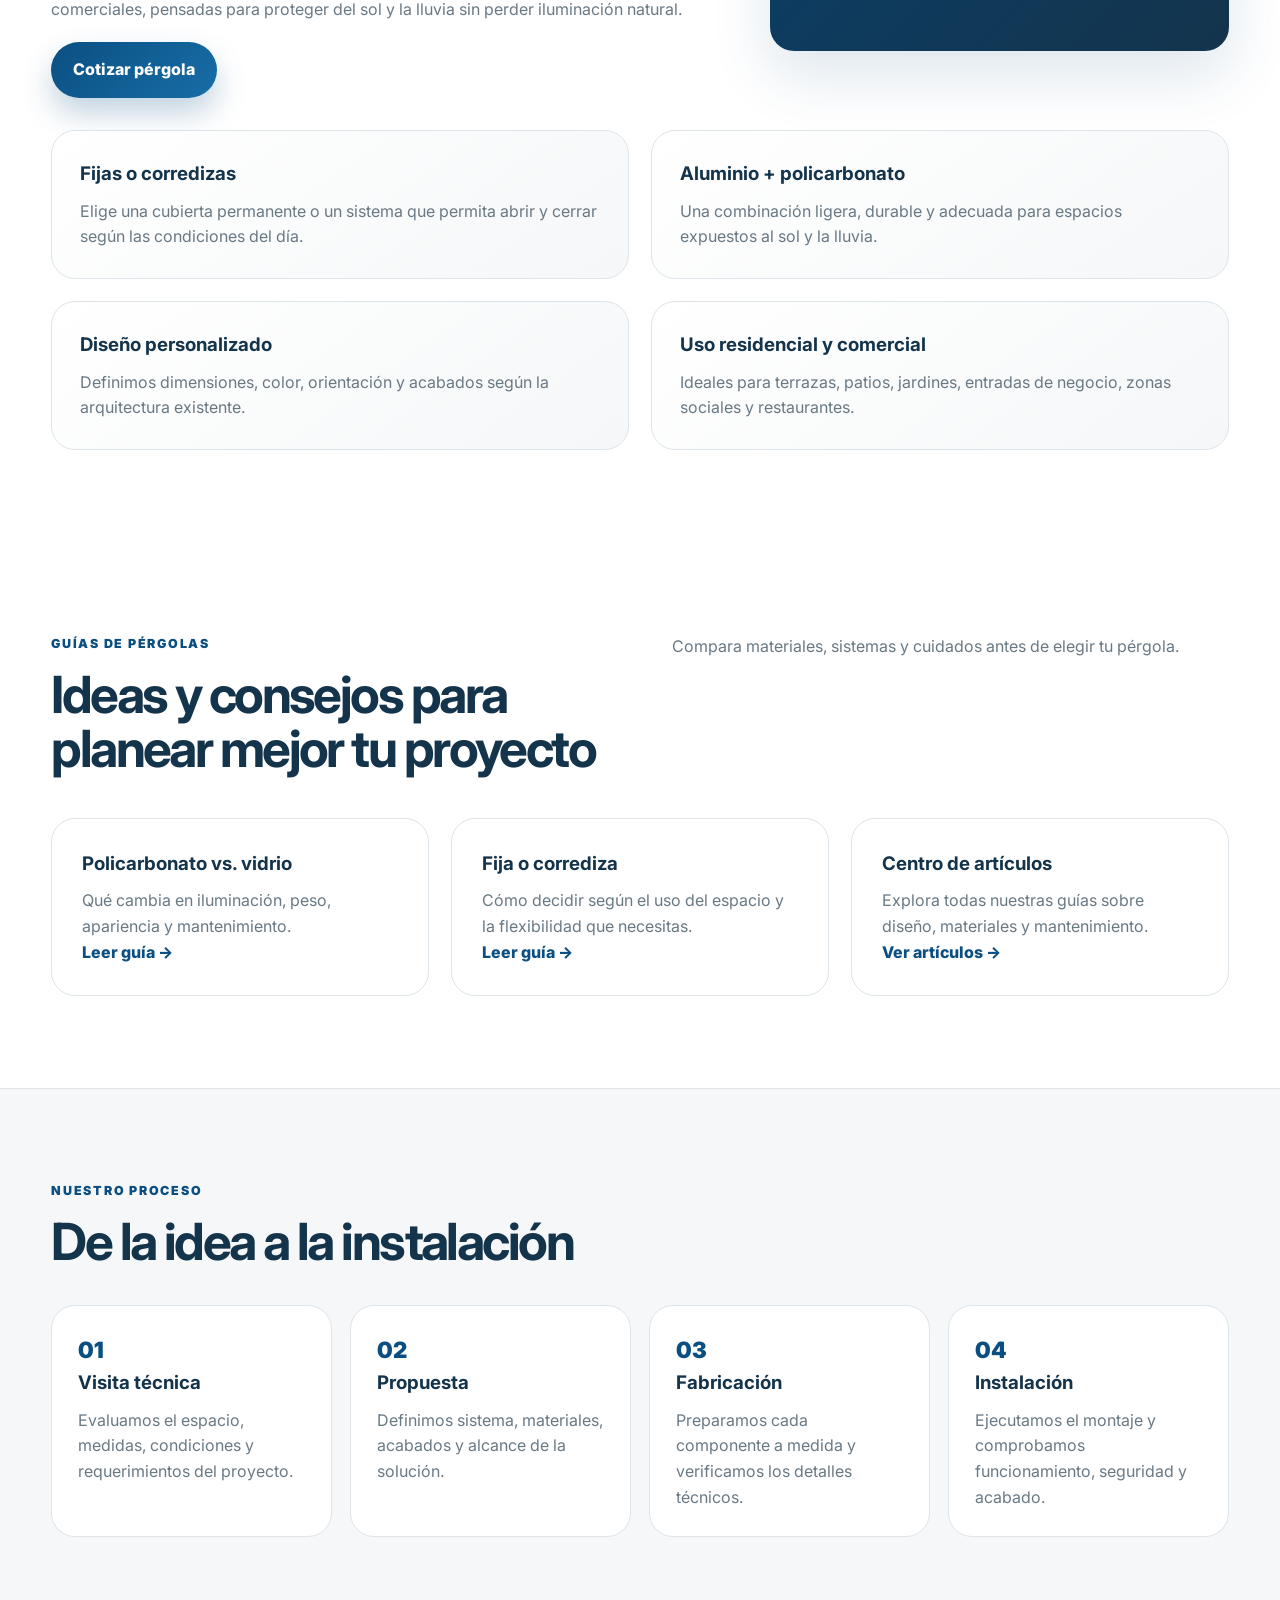
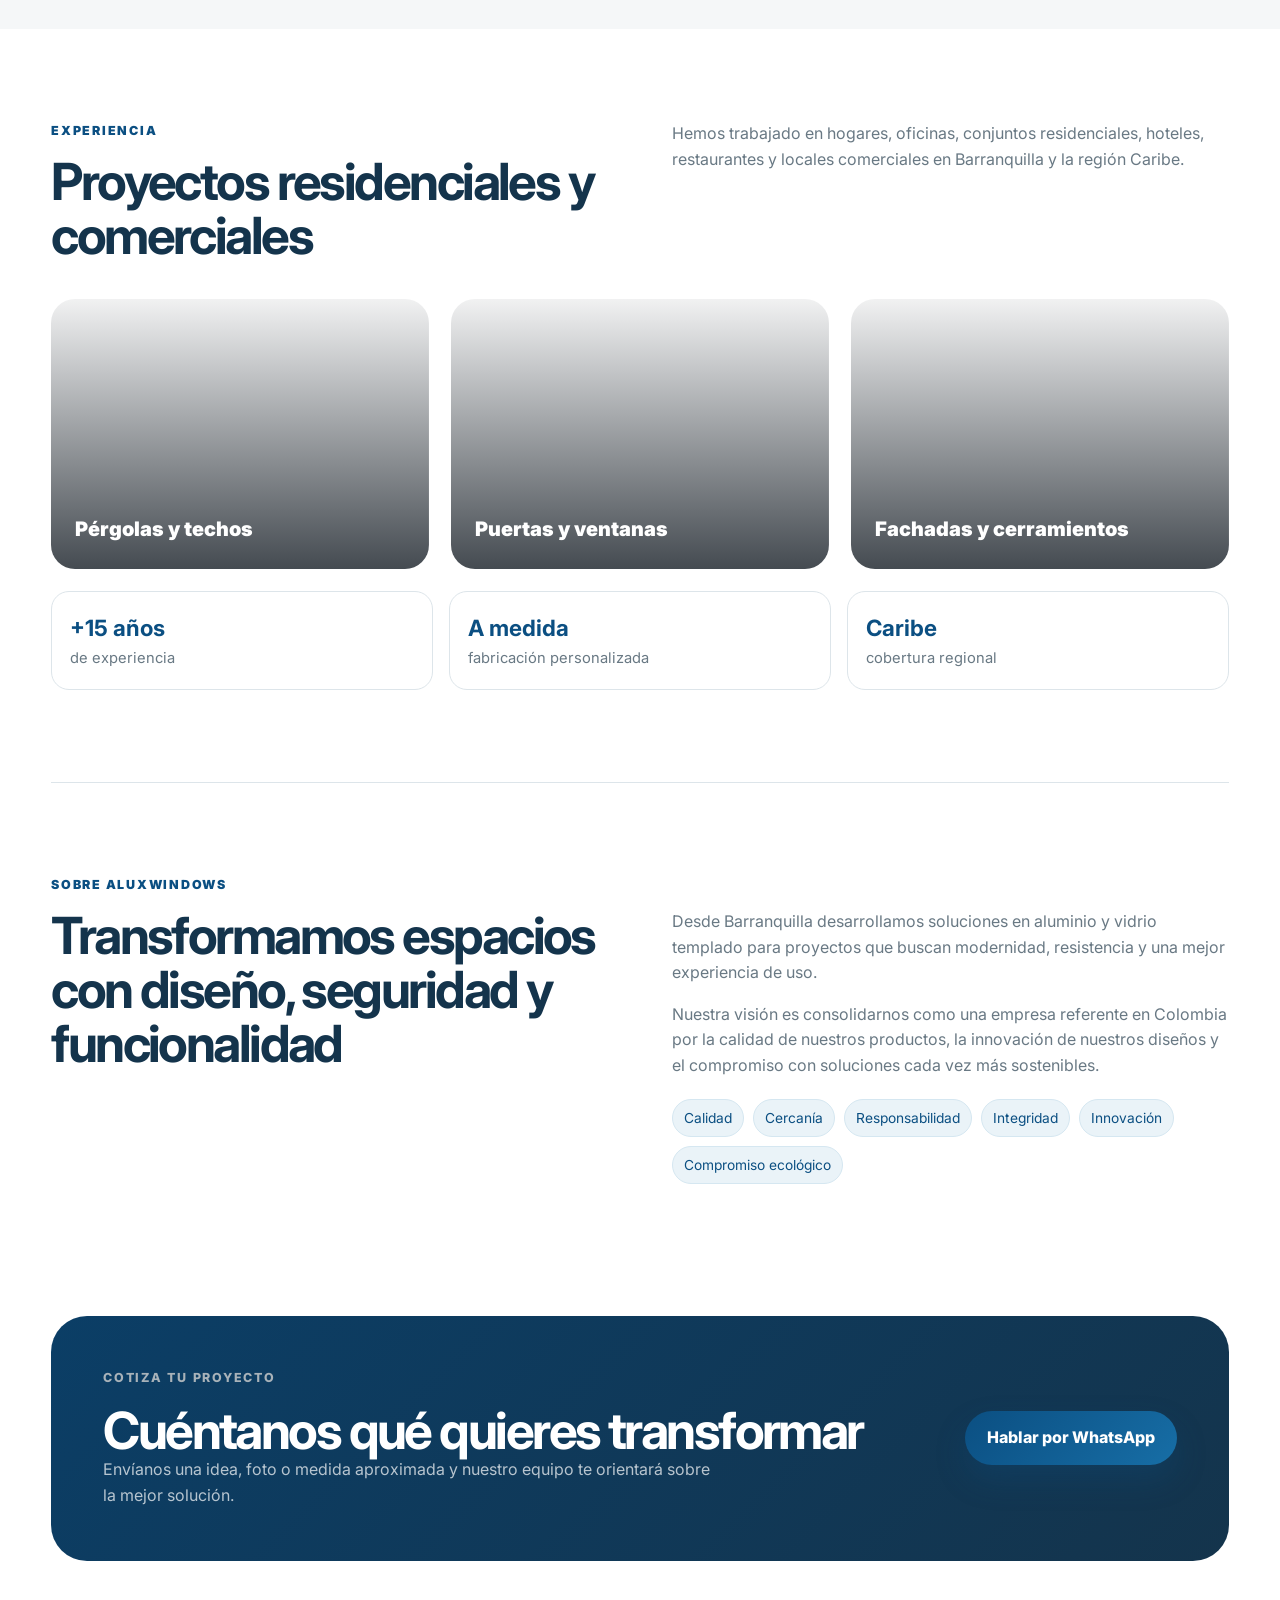
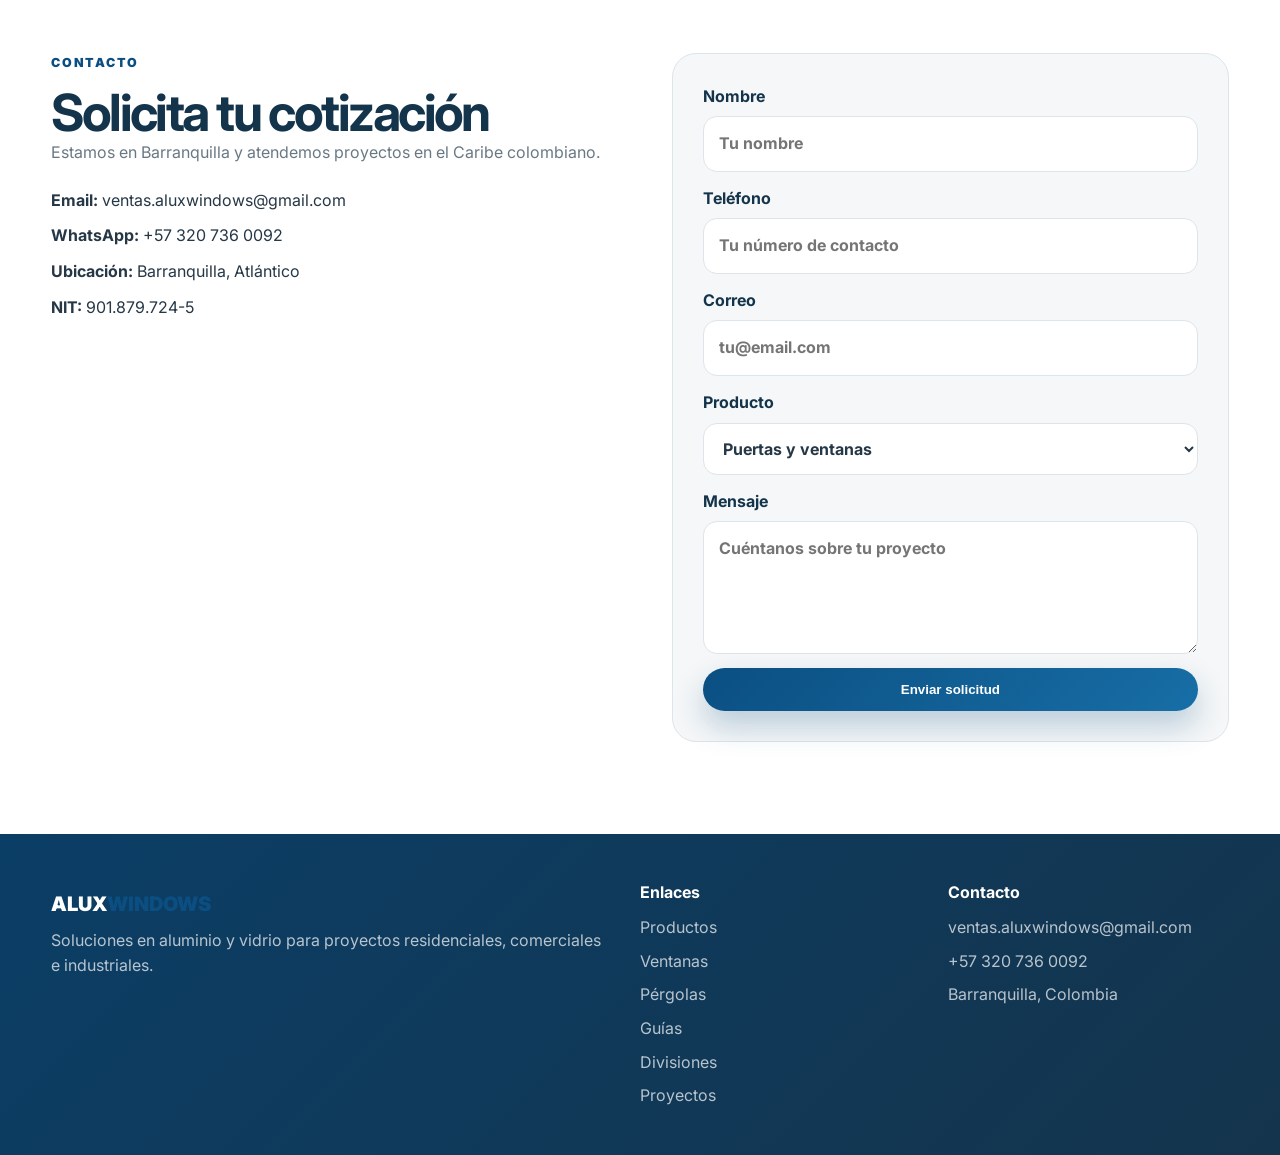
==== commit 18a02458: "Hace visible el enlace a artículos de pérgolas" ====
--- a/index.html
+++ b/index.html
@@ -41,7 +41,7 @@
         <a href="#materiales">Materiales</a>
         <a href="#proyectos">Proyectos</a>
         <a href="#nosotros">Nosotros</a>
-        <a href="#contacto">Cotizar</a>
+        <a href="articulos-pergolas.html">Artículos</a><a href="#contacto">Cotizar</a>
       </div>
     </nav>
 
@@ -138,7 +138,7 @@
           <div class="section-label">Pérgolas</div>
           <h2>Pérgolas diseñadas para el clima del Caribe</h2>
           <p>Fabricamos pérgolas de aluminio fijas o corredizas para terrazas, patios, jardines y zonas comerciales, pensadas para proteger del sol y la lluvia sin perder iluminación natural.</p>
-          <a href="https://wa.me/573207360092?text=Hola%20AluxWindows,%20quiero%20cotizar%20una%20p%C3%A9rgola" class="btn primary" target="_blank" rel="noopener">Cotizar pérgola</a>
+          <div class="hero-actions"><a href="https://wa.me/573207360092?text=Hola%20AluxWindows,%20quiero%20cotizar%20una%20p%C3%A9rgola" class="btn primary" target="_blank" rel="noopener">Cotizar pérgola</a><a href="articulos-pergolas.html" class="btn secondary">Ver artículos sobre pérgolas</a></div>
         </div>
         <div class="pergolas-highlight"><span>☀</span><p>Soluciones resistentes, de bajo mantenimiento y fabricadas según las medidas de tu proyecto.</p></div>
       </div>
